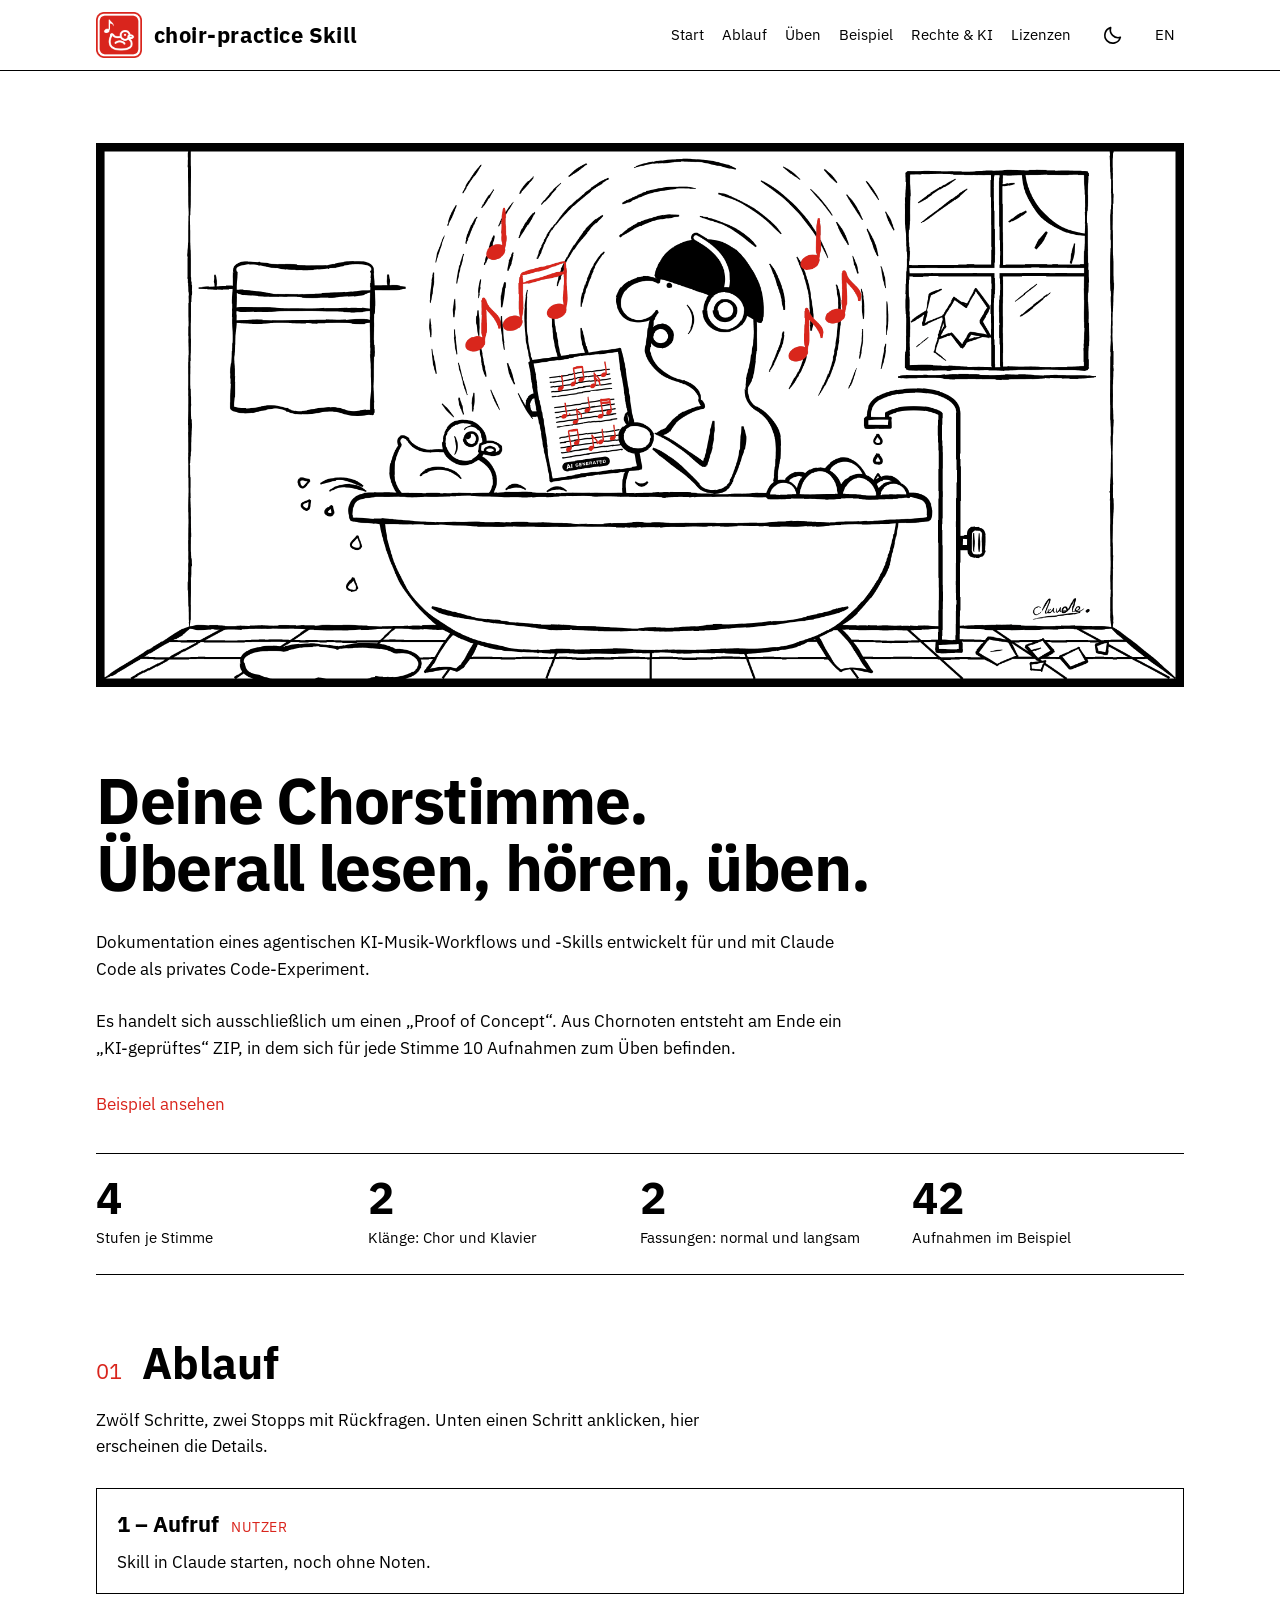
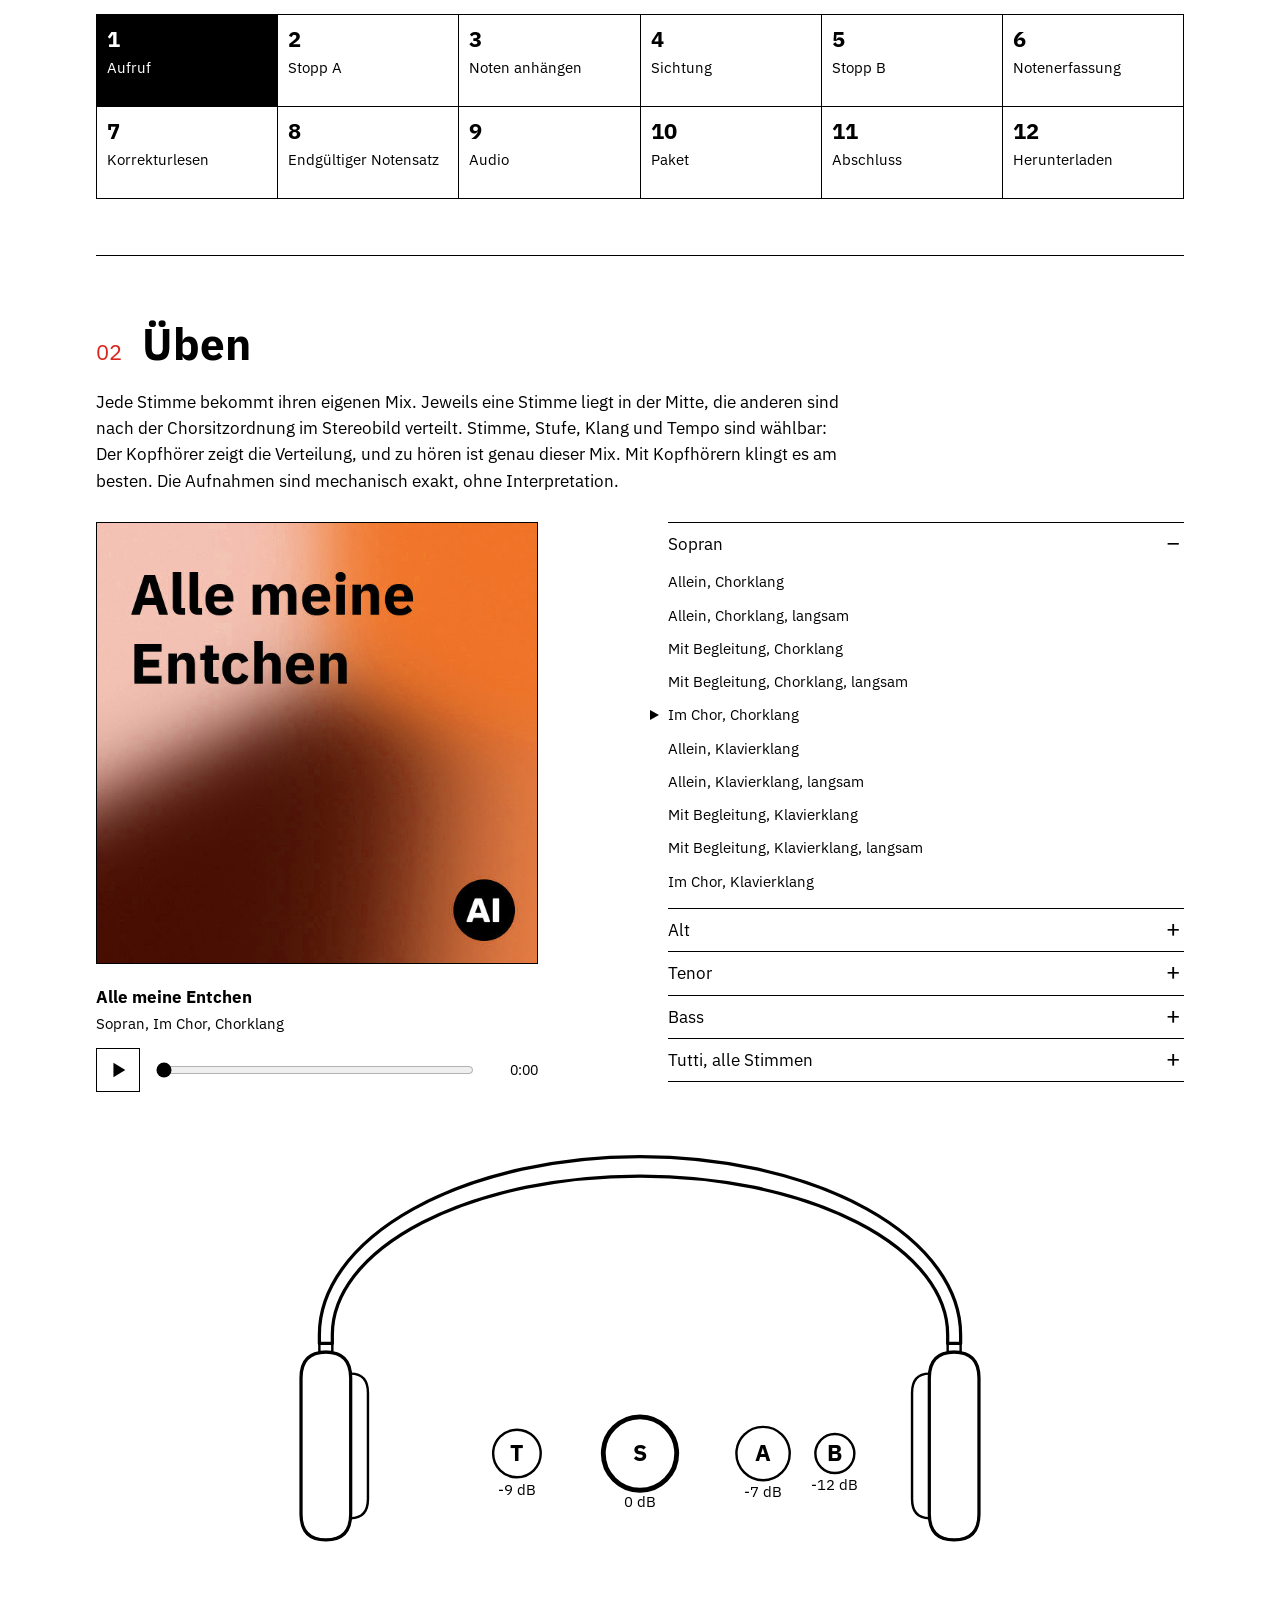
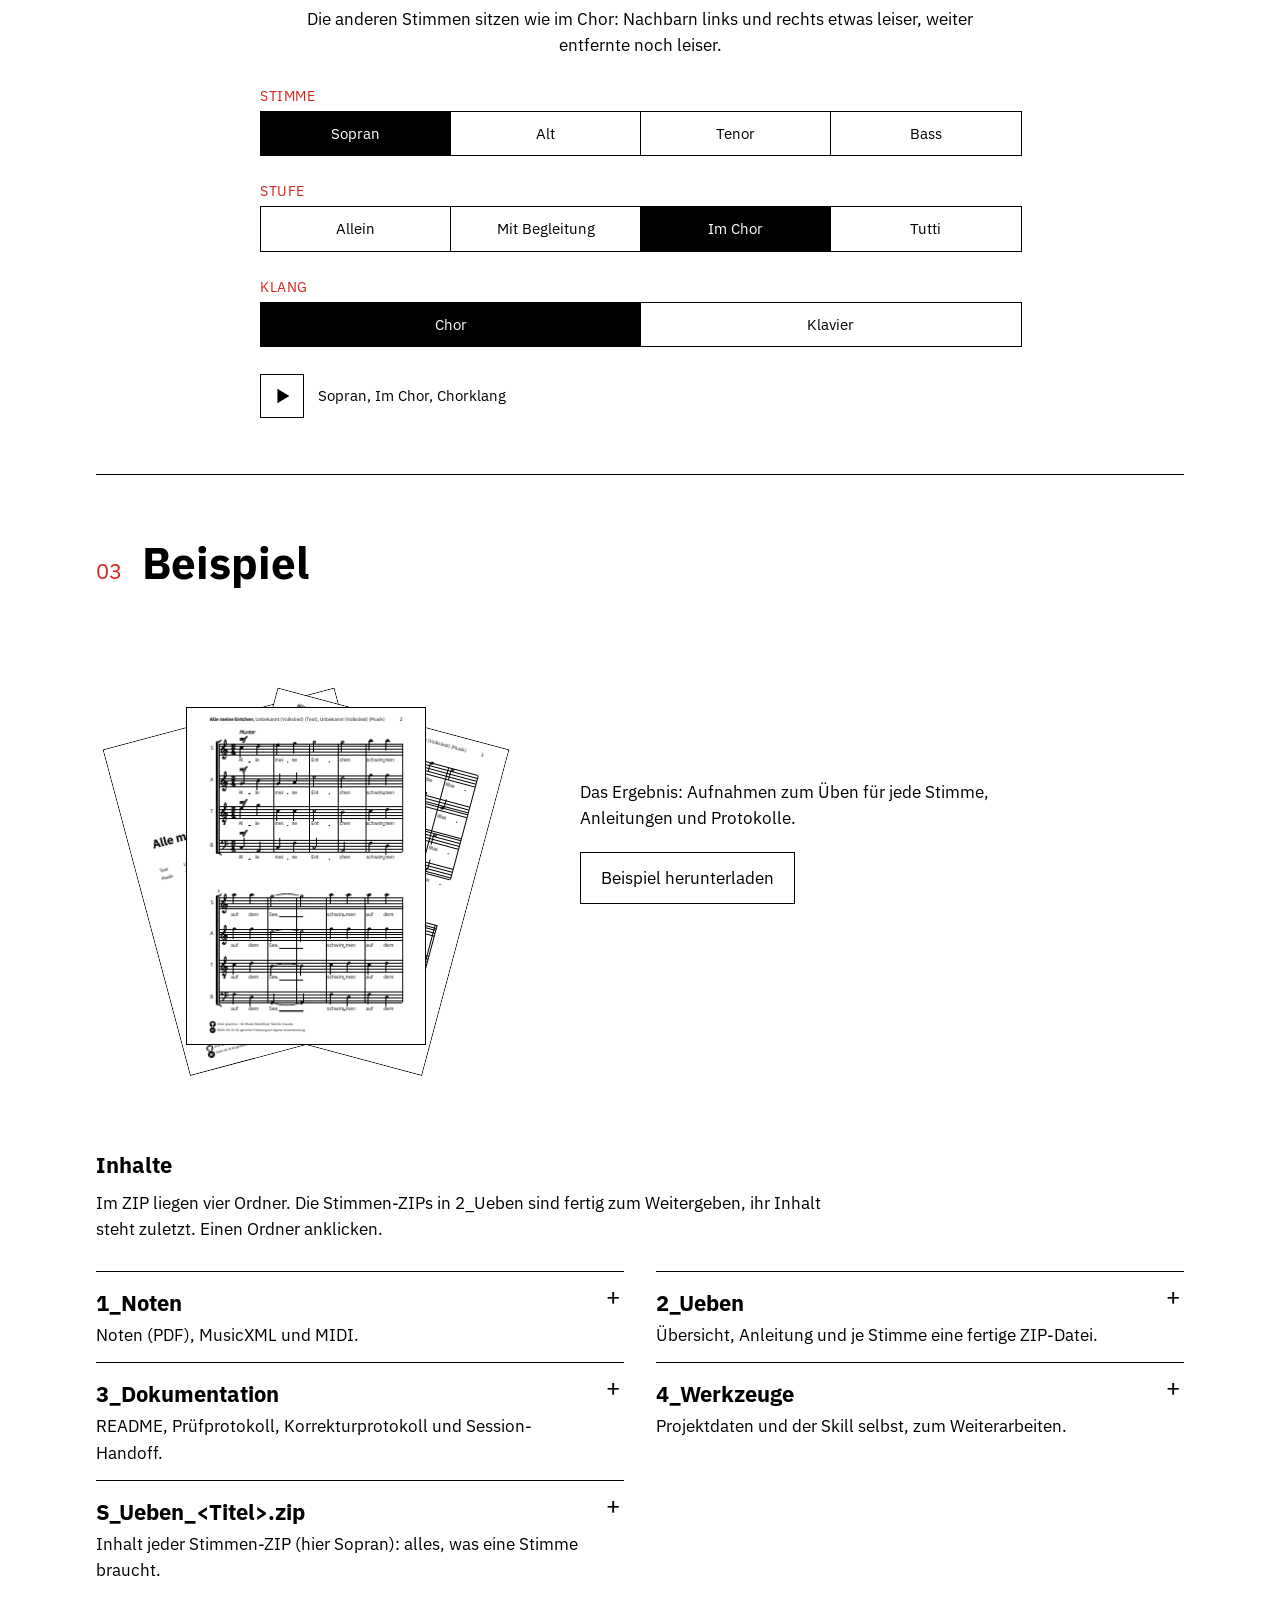
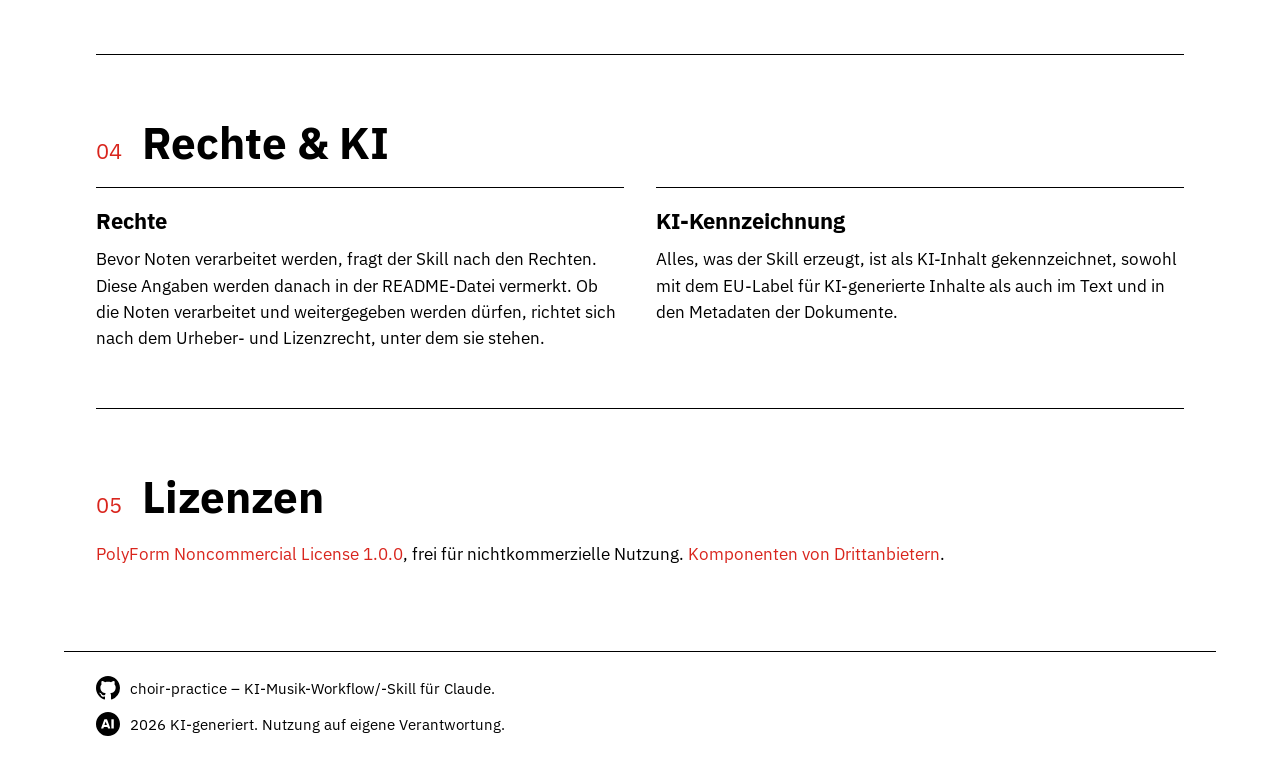
==== docs/index.html @ 9f6da8c7 "Titelblatt: Quelle nur nach Freigabe (show_source), Beispiel-Vorschauen ohne Quelle-Zeile" ====
<!doctype html>
<html lang="de">
<head>
<meta charset="utf-8">
<meta name="viewport" content="width=device-width, initial-scale=1">
<title>choir-practice Skill – Deine Chorstimme. Überall lesen, hören, üben.</title>
<meta name="description" content="Dokumentation eines agentischen KI-Musik-Workflows und -Skills entwickelt für und mit Claude Code als privates Code-Experiment. Es handelt sich ausschließlich um einen „Proof of Concept“. Aus Chornoten entsteht am Ende ein „KI-geprüftes“ ZIP, in dem sich für jede Stimme 10 Aufnahmen zum Üben befinden.">
<meta name="color-scheme" content="light dark">
<link rel="canonical" href="https://vbth.github.io/choir-practice/">
<link rel="alternate" hreflang="de" href="https://vbth.github.io/choir-practice/">
<link rel="alternate" hreflang="en" href="https://vbth.github.io/choir-practice/en/">
<link rel="alternate" hreflang="x-default" href="https://vbth.github.io/choir-practice/">
<meta property="og:type" content="website">
<meta property="og:site_name" content="choir-practice Skill">
<meta property="og:title" content="choir-practice Skill – Deine Chorstimme. Überall lesen, hören, üben.">
<meta property="og:description" content="Dokumentation eines agentischen KI-Musik-Workflows und -Skills entwickelt für und mit Claude Code als privates Code-Experiment. Es handelt sich ausschließlich um einen „Proof of Concept“. Aus Chornoten entsteht am Ende ein „KI-geprüftes“ ZIP, in dem sich für jede Stimme 10 Aufnahmen zum Üben befinden.">
<meta property="og:url" content="https://vbth.github.io/choir-practice/">
<meta property="og:locale" content="de_DE">
<meta property="og:locale:alternate" content="en_US">
<meta property="og:image" content="https://vbth.github.io/choir-practice/img/og.png?v=9e550c98">
<meta property="og:image:type" content="image/png">
<meta property="og:image:width" content="2400">
<meta property="og:image:height" content="1260">
<meta property="og:image:alt" content="Ein Mann mit Kopfhörern steht in einer alten Badewanne und singt vom Notenblatt, neben ihm schwimmt eine Quietscheente, rote Noten schweben im Raum">
<meta name="twitter:card" content="summary_large_image">
<meta name="twitter:title" content="choir-practice Skill – Deine Chorstimme. Überall lesen, hören, üben.">
<meta name="twitter:description" content="Dokumentation eines agentischen KI-Musik-Workflows und -Skills entwickelt für und mit Claude Code als privates Code-Experiment. Es handelt sich ausschließlich um einen „Proof of Concept“. Aus Chornoten entsteht am Ende ein „KI-geprüftes“ ZIP, in dem sich für jede Stimme 10 Aufnahmen zum Üben befinden.">
<meta name="twitter:image" content="https://vbth.github.io/choir-practice/img/og.png?v=9e550c98">
<meta name="twitter:image:alt" content="Ein Mann mit Kopfhörern steht in einer alten Badewanne und singt vom Notenblatt, neben ihm schwimmt eine Quietscheente, rote Noten schweben im Raum">
<link rel="icon" href="img/favicon.svg?v=3c3022a9" type="image/svg+xml">
<link rel="icon" href="favicon.ico" sizes="32x32">
<link rel="icon" href="img/favicon-192.png?v=1d99c184" sizes="192x192" type="image/png">
<link rel="apple-touch-icon" href="img/favicon-180.png?v=39877f5c">
<link rel="preload" href="img/header.png?v=75c1c652" as="image" type="image/png" media="(prefers-color-scheme: light)">
<link rel="preload" href="img/header-dark.png?v=e2381952" as="image" type="image/png" media="(prefers-color-scheme: dark)">
<script>try{var t=localStorage.getItem("theme");if(t==="light"||t==="dark")document.documentElement.setAttribute("data-theme",t)}catch(e){}</script>
<link rel="stylesheet" href="css/site.css?v=01ecebc1">
<script type="application/ld+json">
{
 "@context": "https://schema.org",
 "@type": "SoftwareApplication",
 "name": "choir-practice Skill",
 "description": "Dokumentation eines agentischen KI-Musik-Workflows und -Skills entwickelt für und mit Claude Code als privates Code-Experiment. Es handelt sich ausschließlich um einen „Proof of Concept“. Aus Chornoten entsteht am Ende ein „KI-geprüftes“ ZIP, in dem sich für jede Stimme 10 Aufnahmen zum Üben befinden.",
 "url": "https://vbth.github.io/choir-practice/",
 "inLanguage": "de",
 "softwareVersion": "1.0.0",
 "applicationCategory": "MultimediaApplication",
 "operatingSystem": "Claude (skill)",
 "image": {
  "@type": "ImageObject",
  "url": "https://vbth.github.io/choir-practice/img/og.png?v=9e550c98",
  "width": 2400,
  "height": 1260,
  "caption": "Ein Mann mit Kopfhörern steht in einer alten Badewanne und singt vom Notenblatt, neben ihm schwimmt eine Quietscheente, rote Noten schweben im Raum"
 },
 "license": "https://polyformproject.org/licenses/noncommercial/1.0.0",
 "codeRepository": "https://github.com/vbth/choir-practice",
 "author": {
  "@type": "Person",
  "name": "vbth",
  "url": "https://github.com/vbth"
 },
 "offers": {
  "@type": "Offer",
  "price": "0",
  "priceCurrency": "EUR"
 }
}
</script>
</head>
<body>
<a class="skip" href="#start">Zum Inhalt</a>
<header class="bar">
 <a class="brand" href="https://vbth.github.io/choir-practice/" aria-label="choir-practice Skill" target="_blank" rel="noopener noreferrer"><img src="img/logo.png?v=58f0d7f7" alt="" width="46" height="46"><span class="bt"><span class="bn">choir-practice</span> Skill</span></a>
 <button class="theme" type="button" aria-label="Zum dunklen Modus wechseln"><svg class="moon" viewBox="0 0 24 24" aria-hidden="true" focusable="false"><path d="M20 14.6A8.6 8.6 0 0 1 9.4 4 8.6 8.6 0 1 0 20 14.6z"/></svg><svg class="sun" viewBox="0 0 24 24" aria-hidden="true" focusable="false"><circle cx="12" cy="12" r="4"/><path d="M12 2.5v2.5M12 19v2.5M2.5 12H5M19 12h2.5M5.3 5.3l1.8 1.8M16.9 16.9l1.8 1.8M5.3 18.7l1.8-1.8M16.9 7.1l1.8-1.8"/></svg></button>
 <a class="lang" href="en/" hreflang="en" lang="en">EN</a>
 <button class="burger" type="button" aria-expanded="false" aria-controls="nav">Menü</button>
 <nav id="nav" aria-label="Menü"><ul><li><a href="#start">Start</a></li><li><a href="#ablauf">Ablauf</a></li><li><a href="#ueben">Üben</a></li><li><a href="#beispiel-zip">Beispiel</a></li><li><a href="#rechte-und-ki">Rechte &amp;&nbsp;KI</a></li><li><a href="#lizenz">Lizenzen</a></li><li class="navlang"><a href="en/" hreflang="en" lang="en">English</a></li></ul></nav>
</header>
<main>
<figure class="banner"><picture><source media="(prefers-color-scheme: dark)" srcset="img/header-dark.png?v=e2381952"><img src="img/header.png?v=75c1c652" alt="Ein Mann mit Kopfhörern steht in einer alten Badewanne und singt vom Notenblatt, neben ihm schwimmt eine Quietscheente, rote Noten schweben im Raum" width="1280" height="640" fetchpriority="high" decoding="async"></picture>
</figure>
<section id="start" class="hero">
 <h1>Deine&nbsp;Chorstimme.<br>Überall lesen, hören,&nbsp;üben.</h1>
 <p class="lead">Dokumentation eines agentischen KI-Musik-Workflows und -Skills entwickelt für und mit Claude Code als privates&nbsp;Code-Experiment.<br><br>Es handelt sich ausschließlich um einen „Proof of Concept“. Aus Chornoten entsteht am Ende ein „KI-⁠geprüftes“ ZIP, in dem sich für jede Stimme 10 Aufnahmen zum Üben&nbsp;befinden.</p>
 <p class="cta"><a href="#beispiel-zip">Beispiel&nbsp;ansehen</a></p>
 <dl class="facts"><div><dt>4</dt><dd>Stufen je&nbsp;Stimme</dd></div><div><dt>2</dt><dd>Klänge: Chor und&nbsp;Klavier</dd></div><div><dt>2</dt><dd>Fassungen: normal und&nbsp;langsam</dd></div><div><dt>42</dt><dd>Aufnahmen im&nbsp;Beispiel</dd></div></dl>
</section>
<section id="ablauf"><h2><span class="num">01</span>Ablauf</h2>
 <p class="intro">Zwölf Schritte, zwei Stopps mit Rückfragen. Unten einen Schritt anklicken, hier erscheinen die&nbsp;Details.</p>
 <div id="stepbox" class="panel" aria-live="polite"></div>
 <ol class="chain"><li><button type="button" data-step="0" aria-pressed="false"><span class="n">1</span><span class="s">Aufruf</span></button></li><li><button type="button" data-step="1" aria-pressed="false"><span class="n">2</span><span class="s">Stopp A</span></button></li><li><button type="button" data-step="2" aria-pressed="false"><span class="n">3</span><span class="s">Noten anhängen</span></button></li><li><button type="button" data-step="3" aria-pressed="false"><span class="n">4</span><span class="s">Sichtung</span></button></li><li><button type="button" data-step="4" aria-pressed="false"><span class="n">5</span><span class="s">Stopp B</span></button></li><li><button type="button" data-step="5" aria-pressed="false"><span class="n">6</span><span class="s">Notenerfassung</span></button></li><li><button type="button" data-step="6" aria-pressed="false"><span class="n">7</span><span class="s">Korrekturlesen</span></button></li><li><button type="button" data-step="7" aria-pressed="false"><span class="n">8</span><span class="s">Endgültiger Notensatz</span></button></li><li><button type="button" data-step="8" aria-pressed="false"><span class="n">9</span><span class="s">Audio</span></button></li><li><button type="button" data-step="9" aria-pressed="false"><span class="n">10</span><span class="s">Paket</span></button></li><li><button type="button" data-step="10" aria-pressed="false"><span class="n">11</span><span class="s">Abschluss</span></button></li><li><button type="button" data-step="11" aria-pressed="false"><span class="n">12</span><span class="s">Herunterladen</span></button></li></ol>
</section>
<section id="ueben"><h2><span class="num">02</span>Üben</h2>
 <p class="intro">Jede Stimme bekommt ihren eigenen Mix. Jeweils eine Stimme liegt in der Mitte, die anderen sind nach der Chorsitzordnung im Stereobild verteilt. Stimme, Stufe, Klang und Tempo sind wählbar: Der Kopfhörer zeigt die Verteilung, und zu hören ist genau dieser Mix. Mit Kopfhörern klingt es am besten. Die Aufnahmen sind mechanisch exakt, ohne&nbsp;Interpretation.</p>
 <div class="listen" id="player" data-audio="audio/" data-play="Wiedergabe" data-pause="Pause">
  <div class="pbox">
   <img class="art" src="img/cover-de.jpg?v=ccd32531" alt="Albumcover des Beispielpakets" width="600" height="600" loading="lazy">
   <div class="pl">
    <p class="pt">Alle meine&nbsp;Entchen</p><p class="ps" id="plname" aria-live="polite"></p>
    <div class="pc"><button type="button" class="pbtn" aria-label="Wiedergabe"><svg viewBox="0 0 24 24" width="22" height="22" aria-hidden="true"><path class="picon" d="M7 4l13 8-13 8z" fill="currentColor"/></svg></button>
     <input type="range" id="plseek" min="0" max="1000" value="0" aria-label="Position"><span id="pltime" class="mono">0:00</span></div>
   </div>
  </div>
  <div class="groups"><details data-voice="S"><summary>Sopran</summary><ul class="trk"><li><button type="button" data-voice="S" data-stage="solo" data-sound="choir" data-tempo="normal" aria-pressed="false">Allein, Chorklang</button></li><li><button type="button" data-voice="S" data-stage="solo" data-sound="choir" data-tempo="slow" aria-pressed="false">Allein, Chorklang, langsam</button></li><li><button type="button" data-voice="S" data-stage="accomp" data-sound="choir" data-tempo="normal" aria-pressed="false">Mit Begleitung, Chorklang</button></li><li><button type="button" data-voice="S" data-stage="accomp" data-sound="choir" data-tempo="slow" aria-pressed="false">Mit Begleitung, Chorklang, langsam</button></li><li><button type="button" data-voice="S" data-stage="choir" data-sound="choir" data-tempo="normal" aria-pressed="false">Im Chor, Chorklang</button></li><li><button type="button" data-voice="S" data-stage="solo" data-sound="piano" data-tempo="normal" aria-pressed="false">Allein, Klavierklang</button></li><li><button type="button" data-voice="S" data-stage="solo" data-sound="piano" data-tempo="slow" aria-pressed="false">Allein, Klavierklang, langsam</button></li><li><button type="button" data-voice="S" data-stage="accomp" data-sound="piano" data-tempo="normal" aria-pressed="false">Mit Begleitung, Klavierklang</button></li><li><button type="button" data-voice="S" data-stage="accomp" data-sound="piano" data-tempo="slow" aria-pressed="false">Mit Begleitung, Klavierklang, langsam</button></li><li><button type="button" data-voice="S" data-stage="choir" data-sound="piano" data-tempo="normal" aria-pressed="false">Im Chor, Klavierklang</button></li></ul></details><details data-voice="A"><summary>Alt</summary><ul class="trk"><li><button type="button" data-voice="A" data-stage="solo" data-sound="choir" data-tempo="normal" aria-pressed="false">Allein, Chorklang</button></li><li><button type="button" data-voice="A" data-stage="solo" data-sound="choir" data-tempo="slow" aria-pressed="false">Allein, Chorklang, langsam</button></li><li><button type="button" data-voice="A" data-stage="accomp" data-sound="choir" data-tempo="normal" aria-pressed="false">Mit Begleitung, Chorklang</button></li><li><button type="button" data-voice="A" data-stage="accomp" data-sound="choir" data-tempo="slow" aria-pressed="false">Mit Begleitung, Chorklang, langsam</button></li><li><button type="button" data-voice="A" data-stage="choir" data-sound="choir" data-tempo="normal" aria-pressed="false">Im Chor, Chorklang</button></li><li><button type="button" data-voice="A" data-stage="solo" data-sound="piano" data-tempo="normal" aria-pressed="false">Allein, Klavierklang</button></li><li><button type="button" data-voice="A" data-stage="solo" data-sound="piano" data-tempo="slow" aria-pressed="false">Allein, Klavierklang, langsam</button></li><li><button type="button" data-voice="A" data-stage="accomp" data-sound="piano" data-tempo="normal" aria-pressed="false">Mit Begleitung, Klavierklang</button></li><li><button type="button" data-voice="A" data-stage="accomp" data-sound="piano" data-tempo="slow" aria-pressed="false">Mit Begleitung, Klavierklang, langsam</button></li><li><button type="button" data-voice="A" data-stage="choir" data-sound="piano" data-tempo="normal" aria-pressed="false">Im Chor, Klavierklang</button></li></ul></details><details data-voice="T"><summary>Tenor</summary><ul class="trk"><li><button type="button" data-voice="T" data-stage="solo" data-sound="choir" data-tempo="normal" aria-pressed="false">Allein, Chorklang</button></li><li><button type="button" data-voice="T" data-stage="solo" data-sound="choir" data-tempo="slow" aria-pressed="false">Allein, Chorklang, langsam</button></li><li><button type="button" data-voice="T" data-stage="accomp" data-sound="choir" data-tempo="normal" aria-pressed="false">Mit Begleitung, Chorklang</button></li><li><button type="button" data-voice="T" data-stage="accomp" data-sound="choir" data-tempo="slow" aria-pressed="false">Mit Begleitung, Chorklang, langsam</button></li><li><button type="button" data-voice="T" data-stage="choir" data-sound="choir" data-tempo="normal" aria-pressed="false">Im Chor, Chorklang</button></li><li><button type="button" data-voice="T" data-stage="solo" data-sound="piano" data-tempo="normal" aria-pressed="false">Allein, Klavierklang</button></li><li><button type="button" data-voice="T" data-stage="solo" data-sound="piano" data-tempo="slow" aria-pressed="false">Allein, Klavierklang, langsam</button></li><li><button type="button" data-voice="T" data-stage="accomp" data-sound="piano" data-tempo="normal" aria-pressed="false">Mit Begleitung, Klavierklang</button></li><li><button type="button" data-voice="T" data-stage="accomp" data-sound="piano" data-tempo="slow" aria-pressed="false">Mit Begleitung, Klavierklang, langsam</button></li><li><button type="button" data-voice="T" data-stage="choir" data-sound="piano" data-tempo="normal" aria-pressed="false">Im Chor, Klavierklang</button></li></ul></details><details data-voice="B"><summary>Bass</summary><ul class="trk"><li><button type="button" data-voice="B" data-stage="solo" data-sound="choir" data-tempo="normal" aria-pressed="false">Allein, Chorklang</button></li><li><button type="button" data-voice="B" data-stage="solo" data-sound="choir" data-tempo="slow" aria-pressed="false">Allein, Chorklang, langsam</button></li><li><button type="button" data-voice="B" data-stage="accomp" data-sound="choir" data-tempo="normal" aria-pressed="false">Mit Begleitung, Chorklang</button></li><li><button type="button" data-voice="B" data-stage="accomp" data-sound="choir" data-tempo="slow" aria-pressed="false">Mit Begleitung, Chorklang, langsam</button></li><li><button type="button" data-voice="B" data-stage="choir" data-sound="choir" data-tempo="normal" aria-pressed="false">Im Chor, Chorklang</button></li><li><button type="button" data-voice="B" data-stage="solo" data-sound="piano" data-tempo="normal" aria-pressed="false">Allein, Klavierklang</button></li><li><button type="button" data-voice="B" data-stage="solo" data-sound="piano" data-tempo="slow" aria-pressed="false">Allein, Klavierklang, langsam</button></li><li><button type="button" data-voice="B" data-stage="accomp" data-sound="piano" data-tempo="normal" aria-pressed="false">Mit Begleitung, Klavierklang</button></li><li><button type="button" data-voice="B" data-stage="accomp" data-sound="piano" data-tempo="slow" aria-pressed="false">Mit Begleitung, Klavierklang, langsam</button></li><li><button type="button" data-voice="B" data-stage="choir" data-sound="piano" data-tempo="normal" aria-pressed="false">Im Chor, Klavierklang</button></li></ul></details><details data-tutti="1"><summary>Tutti, alle&nbsp;Stimmen</summary><ul class="trk"><li><button type="button" data-stage="tutti" data-sound="choir" data-tempo="normal" aria-pressed="false">Tutti, Chorklang</button></li><li><button type="button" data-stage="tutti" data-sound="piano" data-tempo="normal" aria-pressed="false">Tutti, Klavierklang</button></li></ul></details></div>
  <audio id="plaudio" preload="none"></audio>
 </div>
 <div class="mixer">
  <figure><svg id="hp" viewBox="-32 -53 704 419" role="img"></svg>
  <figcaption id="hpcap" aria-live="polite"></figcaption></figure>
  <div class="ctl"><span class="lbl" id="vlbl">Stimme</span><div class="seg" id="voices" role="group" aria-labelledby="vlbl"><button type="button" data-voice="S" aria-pressed="false">Sopran</button><button type="button" data-voice="A" aria-pressed="false">Alt</button><button type="button" data-voice="T" aria-pressed="false">Tenor</button><button type="button" data-voice="B" aria-pressed="false">Bass</button></div></div>
  <div class="ctl"><span class="lbl" id="slbl">Stufe</span><div class="seg" id="stages" role="group" aria-labelledby="slbl"><button type="button" data-stage="solo" aria-pressed="false">Allein</button><button type="button" data-stage="accomp" aria-pressed="false">Mit Begleitung</button><button type="button" data-stage="choir" aria-pressed="false">Im Chor</button><button type="button" data-stage="tutti" aria-pressed="false">Tutti</button></div></div>
  <div class="ctl2">
   <div class="ctl"><span class="lbl" id="klbl">Klang</span><div class="seg" id="sounds" role="group" aria-labelledby="klbl"><button type="button" data-sound="choir" aria-pressed="false">Chor</button><button type="button" data-sound="piano" aria-pressed="false">Klavier</button></div></div>
   <div class="ctl" id="tempoctl"><span class="lbl" id="tlbl">Tempo</span><div class="seg" id="tempos" role="group" aria-labelledby="tlbl"><button type="button" data-tempo="normal" aria-pressed="false">Normal</button><button type="button" data-tempo="slow" aria-pressed="false">Langsam</button></div></div>
  </div>
  <div class="nowplay"><button type="button" class="pbtn" aria-label="Wiedergabe"><svg viewBox="0 0 24 24" width="22" height="22" aria-hidden="true"><path class="picon" d="M7 4l13 8-13 8z" fill="currentColor"/></svg></button><p class="ps" id="hpname" aria-live="polite"></p></div>
 </div>
</section>
<section id="beispiel-zip"><h2><span class="num">03</span>Beispiel</h2>
 <div class="exrow">
  <figure class="fan"><div class="pages">
   <img class="p0" src="img/example-cover-de-480.png?v=81448ad1" srcset="img/example-cover-de-160.png?v=ea5ff62c 160w, img/example-cover-de-240.png?v=b7f65e70 240w, img/example-cover-de-320.png?v=ecd3084c 320w, img/example-cover-de-480.png?v=81448ad1 480w, img/example-cover-de-720.png?v=816ba33e 720w" sizes="(max-width:520px) 160px, 240px" alt="Deckblatt des Beispielpakets" width="240" height="339" loading="lazy">
   <img class="p2" src="img/example-page-2-de-480.png?v=61d2188a" srcset="img/example-page-2-de-160.png?v=d0b7aed9 160w, img/example-page-2-de-240.png?v=6a96ae77 240w, img/example-page-2-de-320.png?v=3e7f6c51 320w, img/example-page-2-de-480.png?v=61d2188a 480w, img/example-page-2-de-720.png?v=7e3202a7 720w" sizes="(max-width:520px) 160px, 240px" alt="Zweite Notenseite des Beispielpakets" width="240" height="339" loading="lazy">
   <img class="p1" src="img/example-page-1-de-480.png?v=feb95c63" srcset="img/example-page-1-de-160.png?v=a06a6aae 160w, img/example-page-1-de-240.png?v=1c35864e 240w, img/example-page-1-de-320.png?v=533181d0 320w, img/example-page-1-de-480.png?v=feb95c63 480w, img/example-page-1-de-720.png?v=a89f8b6a 720w" sizes="(max-width:520px) 160px, 240px" alt="Erste Notenseite des Beispielpakets" width="240" height="339" loading="lazy">
  </div></figure>
  <div class="dl"><p>Das Ergebnis: Aufnahmen zum Üben für jede Stimme, Anleitungen und&nbsp;Protokolle.</p><p class="dlb"><a href="https://github.com/vbth/choir-practice/releases/download/v1.0.0/Chor_Uebungen_Alle_meine_Entchen.zip" download target="_blank" rel="noopener noreferrer">Beispiel&nbsp;herunterladen</a></p></div>
 </div>
 <h3 class="sub">Inhalte</h3>
 <p class="intro">Im ZIP liegen vier Ordner. Die Stimmen-ZIPs in 2_Ueben sind fertig zum Weitergeben, ihr Inhalt steht zuletzt. Einen Ordner&nbsp;anklicken.</p>
 <div class="tree"><div class="folder"><button type="button" aria-expanded="false" aria-controls="f0"><span class="fn">1_Noten</span><span class="fd">Noten (PDF), MusicXML und MIDI.</span></button><ul id="f0" hidden><li class="mono" style="padding-left:10px">1_Noten_&lt;Titel&gt;_Scan.pdf</li><li class="mono" style="padding-left:10px">2_Noten_&lt;Titel&gt;.pdf</li><li class="mono" style="padding-left:10px">3_MusicXML_&lt;Titel&gt;_Chor.musicxml</li><li class="mono" style="padding-left:10px">4_MusicXML_&lt;Titel&gt;_Klavier.musicxml</li><li class="mono" style="padding-left:10px">5_MIDI_&lt;Titel&gt;/</li><li class="mono" style="padding-left:24px">S_MIDI_&lt;Titel&gt;/  (je Stimme: S, A, T,&nbsp;B)</li><li class="mono" style="padding-left:38px">1 bis 5_S_&lt;Titel&gt;_Chor_und_Klavier_*.mid  (zehn&nbsp;Dateien)</li><li class="mono" style="padding-left:24px">Tutti_MIDI_&lt;Titel&gt;/</li><li class="mono" style="padding-left:38px">&lt;Titel&gt;_Tutti_Chor.mid</li><li class="mono" style="padding-left:38px">&lt;Titel&gt;_Tutti_Klavier.mid</li></ul></div><div class="folder"><button type="button" aria-expanded="false" aria-controls="f1"><span class="fn">2_Ueben</span><span class="fd">Übersicht, Anleitung und je Stimme eine fertige ZIP-Datei.</span></button><ul id="f1" hidden><li class="mono" style="padding-left:10px">1_Uebersicht.pdf</li><li class="mono" style="padding-left:10px">2_Anleitung.pdf</li><li class="mono" style="padding-left:10px">S_Ueben_&lt;Titel&gt;.zip</li><li class="mono" style="padding-left:10px">A_Ueben_&lt;Titel&gt;.zip</li><li class="mono" style="padding-left:10px">T_Ueben_&lt;Titel&gt;.zip</li><li class="mono" style="padding-left:10px">B_Ueben_&lt;Titel&gt;.zip</li></ul></div><div class="folder"><button type="button" aria-expanded="false" aria-controls="f2"><span class="fn">3_Dokumentation</span><span class="fd">README, Prüfprotokoll, Korrekturprotokoll und Session-Handoff.</span></button><ul id="f2" hidden><li class="mono" style="padding-left:10px">1_README_&lt;Titel&gt;.md und&nbsp;.pdf</li><li class="mono" style="padding-left:10px">2_Pruefprotokoll_&lt;Titel&gt;.md und&nbsp;.pdf</li><li class="mono" style="padding-left:10px">3_Korrekturprotokoll_&lt;Titel&gt;.md und&nbsp;.pdf</li><li class="mono" style="padding-left:10px">4_Session_Handoff_&lt;Titel&gt;.md</li></ul></div><div class="folder"><button type="button" aria-expanded="false" aria-controls="f3"><span class="fn">4_Werkzeuge</span><span class="fd">Projektdaten und der Skill selbst, zum Weiterarbeiten.</span></button><ul id="f3" hidden><li class="mono" style="padding-left:10px">1_Projektdaten_&lt;Titel&gt;/</li><li class="mono" style="padding-left:24px">score.json</li><li class="mono" style="padding-left:24px">docs.json</li><li class="mono" style="padding-left:24px">layout.json</li><li class="mono" style="padding-left:24px">mixes.json</li><li class="mono" style="padding-left:10px">2_SKILL_choir_practice_v&lt;Version&gt;/</li><li class="mono" style="padding-left:24px">choir_practice.skill</li><li class="mono" style="padding-left:24px">README.md</li><li class="mono" style="padding-left:24px">session_handoff.md</li></ul></div><div class="folder"><button type="button" aria-expanded="false" aria-controls="f4"><span class="fn">S_Ueben_&lt;Titel&gt;.zip</span><span class="fd">Inhalt jeder Stimmen-ZIP (hier Sopran): alles, was eine Stimme braucht.</span></button><ul id="f4" hidden><li class="mono" style="padding-left:10px">1_S_Anleitung.pdf</li><li class="mono" style="padding-left:10px">2_S_Noten_&lt;Titel&gt;.pdf</li><li class="mono" style="padding-left:10px">3_S_Audio_Chorklang_&lt;Titel&gt;/</li><li class="mono" style="padding-left:24px">1 bis 6_S_&lt;Titel&gt;_Chor_*.mp3  (allein, mit Klavier, jeweils langsam und normal; eigene Stimme lauter; alle gleich&nbsp;laut)</li><li class="mono" style="padding-left:10px">4_S_Audio_Klavierklang_&lt;Titel&gt;/</li><li class="mono" style="padding-left:24px">1 bis 6_S_&lt;Titel&gt;_Klavier_*.mp3  (dieselben&nbsp;sechs)</li></ul></div></div>
</section>
<section id="rechte-und-ki"><h2><span class="num">04</span>Rechte &amp;&nbsp;KI</h2>
 <div class="cols"><article><h3>Rechte</h3><p>Bevor Noten verarbeitet werden, fragt der Skill nach den Rechten. Diese Angaben werden danach in der README-Datei vermerkt. Ob die Noten verarbeitet und weitergegeben werden dürfen, richtet sich nach dem Urheber- und Lizenzrecht, unter dem sie&nbsp;stehen.</p></article><article><h3>KI-Kennzeichnung</h3><p>Alles, was der Skill erzeugt, ist als KI-Inhalt gekennzeichnet, sowohl mit dem EU-Label für KI-generierte Inhalte als auch im Text und in den Metadaten der&nbsp;Dokumente.</p></article></div>
</section>
<section id="lizenz"><h2><span class="num">05</span>Lizenzen</h2>
 <p class="intro wide"><a href="https://github.com/vbth/choir-practice/blob/main/LICENSE.md" target="_blank" rel="noopener noreferrer">PolyForm Noncommercial License 1.0.0</a>, frei für nichtkommerzielle Nutzung. <a href="https://github.com/vbth/choir-practice/blob/main/choir-practice/THIRD_PARTY_NOTICES.md" target="_blank" rel="noopener noreferrer">Komponenten von&nbsp;Drittanbietern</a>.</p>
</section>
</main>
<footer><p class="fnote"><a class="fl" href="https://github.com/vbth/choir-practice" aria-label="GitHub-Repository vbth/choir-practice" target="_blank" rel="noopener noreferrer"><svg class="ghi" viewBox="0 0 16 16" width="22" height="22" aria-hidden="true" focusable="false"><path fill="currentColor" d="M8 0C3.58 0 0 3.58 0 8c0 3.54 2.29 6.53 5.47 7.59.4.07.55-.17.55-.38 0-.19-.01-.82-.01-1.49-2.01.37-2.53-.49-2.69-.94-.09-.23-.48-.94-.82-1.13-.28-.15-.68-.52-.01-.53.63-.01 1.08.58 1.23.82.72 1.21 1.87.87 2.33.66.07-.52.28-.87.51-1.07-1.78-.2-3.64-.89-3.64-3.95 0-.87.31-1.59.82-2.15-.08-.2-.36-1.02.08-2.12 0 0 .67-.21 2.2.82.64-.18 1.32-.27 2-.27.68 0 1.36.09 2 .27 1.53-1.04 2.2-.82 2.2-.82.44 1.1.16 1.92.08 2.12.51.56.82 1.27.82 2.15 0 3.07-1.87 3.75-3.65 3.95.29.25.54.73.54 1.48 0 1.07-.01 1.93-.01 2.2 0 .21.15.46.55.38A8.013 8.013 0 0016 8c0-4.42-3.58-8-8-8z"/></svg></a><span>choir-practice – KI-Musik-Workflow/-&#8288;Skill für&nbsp;Claude.</span></p><p class="fnote"><a class="fl" href="https://vbth.github.io/choir-practice/" aria-label="Startseite" target="_blank" rel="noopener noreferrer"><svg xmlns="http://www.w3.org/2000/svg" viewBox="89.29 100.72 365.48 365.48" role="img" class="ailabel" focusable="false"><title>AI</title><path fill="#000" fill-rule="evenodd" d="M272.03,100.72c100.92,0,182.74,81.82,182.74,182.75s-81.82,182.74-182.74,182.74-182.75-81.82-182.75-182.74,81.82-182.75,182.75-182.75"/>
  <g>
    <path fill="#fff" d="M170.79,353.74c-1.08,0-2.05-.43-2.92-1.31-.88-.87-1.31-1.84-1.31-2.92,0-.67.07-1.27.2-1.81l47.34-129.32c.4-1.48,1.24-2.79,2.52-3.93,1.27-1.14,3.05-1.71,5.34-1.71h29.81c2.28,0,4.06.57,5.34,1.71,1.27,1.14,2.11,2.45,2.52,3.93l47.14,129.32c.27.54.4,1.14.4,1.81,0,1.08-.44,2.05-1.31,2.92s-1.91,1.31-3.12,1.31h-24.78c-2.01,0-3.52-.5-4.53-1.51-1.01-1.01-1.65-1.91-1.91-2.72l-7.86-20.55h-53.78l-7.65,20.55c-.27.81-.88,1.71-1.81,2.72-.94,1.01-2.55,1.51-4.83,1.51h-24.78ZM218.13,299.96h37.47l-18.93-53.18-18.53,53.18Z"/>
    <path fill="#fff" d="M328.11,353.74c-1.48,0-2.69-.47-3.63-1.41-.94-.94-1.41-2.15-1.41-3.63v-130.93c0-1.48.47-2.68,1.41-3.63s2.15-1.41,3.63-1.41h26.99c1.48,0,2.68.47,3.63,1.41.94.94,1.41,2.15,1.41,3.63v130.93c0,1.48-.47,2.69-1.41,3.63-.94.94-2.15,1.41-3.63,1.41h-26.99Z"/>
  </g></svg>
</a><span>2026 KI-generiert. Nutzung auf eigene&nbsp;Verantwortung.</span></p></footer>
<script>window.PAGE={"lang": "de", "seat": ["S", "A", "T", "B"], "mix": {"solo": {"S": [["S", 0.0, 0, "own"]], "A": [["A", 0.0, 0, "own"]], "T": [["T", 0.0, 0, "own"]], "B": [["B", 0.0, 0, "own"]]}, "accomp": {"S": [["S", 0.0, 0, "own"], ["S", -0.5, -12, "acc"], ["A", -0.17, -12, "acc"], ["T", 0.17, -12, "acc"], ["B", 0.5, -12, "acc"]], "A": [["A", 0.0, 0, "own"], ["S", -0.45, -4, "own"], ["S", -0.5, -12, "acc"], ["A", -0.17, -12, "acc"], ["T", 0.17, -12, "acc"], ["B", 0.5, -12, "acc"]], "T": [["T", 0.0, 0, "own"], ["S", -0.45, -4, "own"], ["S", -0.5, -12, "acc"], ["A", -0.17, -12, "acc"], ["T", 0.17, -12, "acc"], ["B", 0.5, -12, "acc"]], "B": [["B", 0.0, 0, "own"], ["S", -0.45, -4, "own"], ["S", -0.5, -12, "acc"], ["A", -0.17, -12, "acc"], ["T", 0.17, -12, "acc"], ["B", 0.5, -12, "acc"]]}, "choir": {"S": [["S", 0.0, 0, "own"], ["A", 0.6, -7, "own"], ["T", -0.6, -9, "own"], ["B", 0.95, -12, "own"]], "A": [["A", 0.0, 0, "own"], ["S", -0.6, -7, "own"], ["T", 0.6, -7, "own"], ["B", 0.95, -12, "own"]], "T": [["T", 0.0, 0, "own"], ["S", -0.95, -12, "own"], ["A", -0.6, -7, "own"], ["B", 0.6, -7, "own"]], "B": [["B", 0.0, 0, "own"], ["S", -0.95, -12, "own"], ["A", 0.6, -9, "own"], ["T", -0.6, -7, "own"]]}, "tutti": {"S": [["S", -0.5, -3, "own"], ["A", -0.17, -3, "own"], ["T", 0.17, -3, "own"], ["B", 0.5, -3, "own"]], "A": [["S", -0.5, -3, "own"], ["A", -0.17, -3, "own"], ["T", 0.17, -3, "own"], ["B", 0.5, -3, "own"]], "T": [["S", -0.5, -3, "own"], ["A", -0.17, -3, "own"], ["T", 0.17, -3, "own"], ["B", 0.5, -3, "own"]], "B": [["S", -0.5, -3, "own"], ["A", -0.17, -3, "own"], ["T", 0.17, -3, "own"], ["B", 0.5, -3, "own"]]}}, "voices": {"S": "Sopran", "A": "Alt", "T": "Tenor", "B": "Bass"}, "stages": {"solo": "Allein", "accomp": "Mit Begleitung", "choir": "Im Chor", "tutti": "Tutti"}, "stage_txt": {"solo": "Nur die gewählte Stimme, in der Mitte.", "accomp": "Die gewählte Stimme, die Melodie leiser, dazu die Klavierbegleitung aller Stimmen.", "choir": "Die anderen Stimmen sitzen wie im Chor: Nachbarn links und rechts etwas leiser, weiter entfernte noch leiser.", "tutti": "Alle Stimmen gleich laut."}, "steps": [["Aufruf", "you", "Skill in Claude starten, noch ohne Noten.", ""], ["Stopp A", "both", "Angaben über die Rechte.", "Alles bereit?"], ["Noten anhängen", "you", "Als PDF oder Foto.", ""], ["Sichtung", "claude", "Claude liest die Seiten und prüft die Qualität.", "Alles verstanden?"], ["Stopp B", "you", "Titel, Stimmen und Tempo bestätigen.", ""], ["Notenerfassung", "claude", "Claude überträgt die Noten.", "Alle Takte und Stimmen erfasst?"], ["Korrekturlesen", "claude", "Claude vergleicht das Ergebnis zweimal mit der Vorlage: erst Töne, dann Text.", "Töne und Text wie in der Vorlage? Sonst zurück zu Schritt 6."], ["Endgültiger Notensatz", "claude", "Claude setzt die Noten sauber, mit Titelblatt.", "Gut lesbar?"], ["Audio", "claude", "Claude erzeugt für jede Stimme die Audio-Dateien zum Üben.", "Passt jede Stimme zu den Noten?"], ["Paket", "claude", "Claude schreibt die Anleitungen und packt alles zusammen.", "Alle Inhalte vorhanden?"], ["Abschluss", "both", "Claude macht Verbesserungsvorschläge. Die Entscheidung über die Umsetzung liegt beim Nutzer.", ""], ["Herunterladen", "you", "ZIP herunterladen und die Audiodateien der einzelnen Stimmen an den Chor weitergeben.", ""]], "who": {"you": "Nutzer", "claude": "Claude", "both": "Claude + Nutzer"}, "own": "Gesang", "acc": "Klavier", "gate": "Prüfung am Ende", "sound_names": {"choir": "Chorklang", "piano": "Klavierklang"}, "slow_name": "langsam", "slow": 0.75, "theme_to_dark": "Zum dunklen Modus wechseln", "theme_to_light": "Zum hellen Modus wechseln"};</script>
<script src="js/site.js?v=01ecebc1"></script>
</body>
</html>
---- docs/css/site.css ----
@font-face{font-family:"IBM Plex Sans";font-weight:400;font-style:normal;font-display:swap;src:url(../fonts/IBMPlexSans-Regular.woff2) format("woff2")}
@font-face{font-family:"IBM Plex Sans";font-weight:700;font-style:normal;font-display:swap;src:url(../fonts/IBMPlexSans-Bold.woff2) format("woff2")}
@font-face{font-family:"IBM Plex Sans Condensed";font-weight:400;font-style:normal;font-display:swap;src:url(../fonts/IBMPlexSansCondensed-Regular.woff2) format("woff2")}
:root{--bg:#fff;--fg:#000;--mute:#000;--link:#d9251d;--line:#000;--gut:32px;--max:1152px;--fs:17px;--fs-s:15px;--fs-m:22px;--edge:max(var(--gut),calc((100% - var(--max))/2 + var(--gut)))}
/* type scale: all running text 17 (lead, descriptions, notes too); one smaller size 15 for labels, captions, controls and the footer; one larger size 22 (h3, quote, folder names); h1, h2 and the key figures are display sizes. Bold only for headings (also the folder names), titles, numerals and the active menu item. No grey. */
@media (prefers-color-scheme:dark){:root:not([data-theme=light]){--bg:#000;--fg:#fff;--mute:#fff;--line:#fff}}
:root[data-theme=dark]{--bg:#000;--fg:#fff;--mute:#fff;--line:#fff;color-scheme:dark}:root[data-theme=light]{color-scheme:light}
*{box-sizing:border-box}
html{scroll-behavior:smooth}
p,li,figcaption{text-wrap:pretty}
body{margin:0;background:var(--bg);color:var(--fg);font:400 var(--fs)/1.55 "IBM Plex Sans",Helvetica,Arial,sans-serif;-webkit-text-size-adjust:100%}
a{color:var(--link);text-decoration:none}a:hover{color:var(--fg)}
.mono{font-family:"IBM Plex Sans Condensed","IBM Plex Sans",sans-serif}
.skip{position:absolute;left:-999px}.skip:focus{left:16px;top:8px;background:var(--bg);padding:8px;z-index:20}
:focus-visible{outline:2px solid var(--fg);outline-offset:3px}
.bar{position:relative;z-index:10;display:flex;align-items:center;gap:16px;padding:12px var(--edge);background:var(--bg);border-bottom:1.5px solid var(--line)}
.brand{display:flex;align-items:center;gap:12px;color:var(--fg);text-decoration:none;font-weight:700;font-size:var(--fs-m);letter-spacing:.02em}
.brand img{display:block;flex:none}.bn{white-space:nowrap}.bt{line-height:1.15}
.bar nav{margin-left:auto}.bar nav ul{display:flex;gap:0;list-style:none;margin:0;padding:0}
.bar nav a{display:block;padding:6px 9px;color:var(--fg);text-decoration:none;font-size:var(--fs-s);border-bottom:1.5px solid transparent}
.navlang{display:none}
.fl{display:flex;flex-wrap:wrap;align-items:center;gap:0}.fl a{display:flex;align-items:center;gap:8px;color:var(--fg);text-decoration:none}.fl .ghi{width:20px;height:20px}
.theme{order:98;display:flex;align-items:center;background:none;border:0;color:var(--fg);padding:6px;cursor:pointer;line-height:0}
.theme svg{width:22px;height:22px;fill:none;stroke:currentColor;stroke-width:1.8;stroke-linecap:round;stroke-linejoin:round}.theme .sun{display:none}.theme.is-dark .sun{display:block}.theme.is-dark .moon{display:none}
.lang{order:99;color:var(--fg);text-decoration:none;padding:6px 9px;font-size:var(--fs-s)}
.burger{display:none;margin-left:auto;background:none;color:var(--fg);border:1.5px solid var(--line);padding:6px 12px;font:inherit;font-size:var(--fs-s)}
main{max-width:var(--max);margin:0 auto;padding:0 var(--gut)}
section{padding:64px 0 56px;border-top:1.5px solid var(--line)}
section.hero{border-top:0;padding-top:72px;padding-bottom:24px}
h1{font-size:clamp(34px,5.2vw,64px);line-height:1.05;letter-spacing:-.02em;margin:8px 0 28px;font-weight:700;text-wrap:balance}
h2{font-size:clamp(28px,4vw,44px);line-height:1.1;margin:0 0 20px;font-weight:700;display:flex;gap:20px;align-items:baseline}
h2 .num{font-weight:400;font-size:.5em;color:var(--link);min-width:2ch}
h3{margin:0 0 8px;font-size:var(--fs-m)}
.lead{margin:0 0 30px}
.input{margin:0 0 24px;color:var(--mute)}
.intro{max-width:44em;margin:0 0 28px}.intro.wide{max-width:none}
.cta{display:flex;flex-wrap:wrap;gap:12px 28px;margin:0 0 36px}
.facts{display:grid;grid-template-columns:repeat(4,1fr);gap:0;margin:0;border-top:1.5px solid var(--line)}
.facts div{padding:22px 12px 0 0}.facts dt{font-size:clamp(28px,4vw,44px);font-weight:700;line-height:1}.facts dd{margin:6px 0 0;color:var(--mute);font-size:var(--fs-s)}
.aitag{display:flex;align-items:center;gap:10px;margin:0}
.ailabel{height:1.6em;width:auto;flex:none}
@media (prefers-color-scheme:dark){:root:not([data-theme=light]) .ailabel{filter:invert(1)}}
:root[data-theme=dark] .ailabel{filter:invert(1)}
.tree{display:grid;grid-template-columns:repeat(2,1fr);gap:0 32px}
.folder{border-top:1.5px solid var(--line)}
.folder button{all:unset;box-sizing:border-box;display:block;width:100%;padding:14px 28px 14px 0;cursor:pointer;position:relative}
.folder button:focus-visible{outline:2px solid var(--fg);outline-offset:2px}
.folder button::after{content:"+";position:absolute;right:4px;top:12px;font-size:24px;line-height:1}
.folder button[aria-expanded=true]::after{content:"\2212"}
.folder .fn{display:block;font-weight:700;font-size:var(--fs-m)}.folder .fd{display:block;color:var(--mute);margin-top:2px}
.folder ul{list-style:none;margin:0 0 14px;padding:0 0 0 18px;border-left:1.5px solid var(--line)}.folder li{padding:2px 0;overflow-wrap:anywhere}.folder{min-width:0}.folder li{padding:2px 0 2px 10px}
.note{color:var(--mute);font-size:var(--fs-s);max-width:44em;margin:20px 0 0}
ul.note{padding-left:18px}
.chain{list-style:none;margin:0;padding:0;display:grid;grid-template-columns:repeat(6,1fr);gap:0;border-top:1.5px solid var(--line);border-left:1.5px solid var(--line)}
.chain button{all:unset;box-sizing:border-box;display:flex;flex-direction:column;gap:6px;width:100%;height:100%;min-height:92px;padding:10px;cursor:pointer;border-right:1.5px solid var(--line);border-bottom:1.5px solid var(--line);font-size:var(--fs-s);line-height:1.25}
.chain .n{font-size:var(--fs-m);font-weight:700}
.chain button[aria-pressed=true]{background:var(--fg);color:var(--bg)}
.chain button:focus-visible{outline:2px solid var(--fg);outline-offset:-4px}
.panel{margin:0 0 20px;border:1.5px solid var(--line);padding:18px 20px;min-height:96px}
.panel h3{display:flex;gap:12px;align-items:baseline}.panel .gate{margin:10px 0 0;color:var(--mute)}.panel .who{font-weight:400;font-size:var(--fs-s);color:var(--link);letter-spacing:.04em;text-transform:uppercase;font-family:"IBM Plex Sans Condensed",sans-serif}
.panel p{margin:0}
.banner{margin:72px 0 0}.banner img{display:block;width:100%;height:auto}
.exrow{display:grid;grid-template-columns:minmax(0,420px) minmax(0,1fr);gap:32px 64px;align-items:center;margin:0 0 72px}
h3.sub{margin:0 0 8px;font-size:var(--fs-m)}
.dl p{margin:0 0 20px;max-width:30em}.dl .dlb{margin:0}.steps+.dlb{margin:24px 0 16px}.dlb a{display:inline-block;border:1.5px solid var(--line);padding:12px 20px;font-weight:400;color:var(--fg);text-decoration:none}.dlb a:hover,.dlb a:focus-visible{background:var(--fg);color:var(--bg)}
.fan{margin:80px 0 0}.fan{--pw:240px}.fan .pages{position:relative;height:calc(var(--pw)*1.62)}.fan img{position:absolute;bottom:calc(var(--pw)*.13);left:50%;width:var(--pw);height:auto;background:#fff;border:1.5px solid var(--line);transform-origin:50% 100%}
.fan .p0{transform:translateX(-50%) rotate(-15deg)}.fan .p1{transform:translateX(-50%) rotate(0)}.fan .p2{transform:translateX(-50%) rotate(15deg)}

@media (max-width:900px){.exrow{grid-template-columns:1fr}.fan{max-width:420px}}
@media (max-width:520px){.fan{--pw:160px}}
.mixer{display:grid;gap:28px;max-width:760px;margin:56px auto 0}
.ctl2{display:flex;flex-wrap:wrap;gap:16px 32px}.ctl2 .ctl{flex:1 1 14em}.ctl2 .ctl[hidden]{display:none}
.ctl{display:flex;flex-direction:column;gap:6px;align-items:stretch}.lbl{font:400 var(--fs-s)/1.2 "IBM Plex Sans Condensed",sans-serif;color:var(--link);letter-spacing:.04em;text-transform:uppercase}
.seg{display:flex;flex-wrap:wrap}.seg button{flex:1 1 0;min-width:max-content;font:inherit;font-size:var(--fs-s);background:var(--bg);color:var(--fg);border:1.5px solid var(--line);margin:0 -1.5px -1.5px 0;padding:10px 16px;cursor:pointer}
.seg button:focus-visible{outline:2px solid var(--fg);outline-offset:-5px;position:relative}
.seg button[aria-pressed=true]{background:var(--fg);color:var(--bg)}
.mixer figure{margin:0}
.listen{display:grid;grid-template-columns:minmax(0,1fr) minmax(0,1fr);gap:24px 56px;align-items:start}
.pbox{display:grid;grid-template-columns:1fr;gap:20px;align-items:start;justify-self:start;width:100%;max-width:26em}
.listen .art{width:100%;height:auto;display:block;border:1.5px solid var(--line)}
.pt{margin:0;font-weight:700}.ps{margin:2px 0 12px;color:var(--mute);font-size:var(--fs-s);min-height:1.55em}
.pc{display:flex;align-items:center;gap:14px}
.pbtn{flex:none;width:44px;height:44px;border:1.5px solid var(--line);background:var(--bg);color:var(--fg);display:grid;place-items:center;cursor:pointer;padding:0}
.pbtn:focus-visible,#plseek:focus-visible,.groups summary:focus-visible,.trk button:focus-visible{outline:2px solid var(--fg);outline-offset:2px}
#plseek{flex:1;min-width:0;accent-color:var(--fg);height:24px;cursor:pointer}
#pltime{flex:none;font-size:var(--fs-s);min-width:3.2em;text-align:right}
.nowplay{display:flex;align-items:center;gap:14px}.nowplay .ps{margin:0}
.groups details{border-top:1.5px solid var(--line)}.groups details:last-child{border-bottom:1.5px solid var(--line)}
.groups summary{list-style:none;cursor:pointer;padding:8px 28px 8px 0;position:relative}.groups summary::-webkit-details-marker{display:none}
.groups summary::after{content:"+";position:absolute;right:4px;top:4px;font-size:24px;line-height:1.3}.groups details[open] summary::after{content:"\2212"}
.trk{list-style:none;margin:0 0 10px;padding:0}
.trk button{all:unset;box-sizing:border-box;display:block;position:relative;width:100%;padding:5px 0;font-size:var(--fs-s);cursor:pointer}
.trk button[aria-pressed=true]::before{content:"";position:absolute;left:-18px;top:50%;transform:translateY(-50%);width:0;height:0;border-style:solid;border-width:5px 0 5px 9px;border-color:transparent transparent transparent var(--fg)}
@media (max-width:900px){.listen{grid-template-columns:1fr}}
#hp{width:100%;height:auto;display:block;max-width:760px;color:var(--fg)}
#hp text{font-family:"IBM Plex Sans",sans-serif;fill:currentColor}
.mixer figcaption{max-width:44em;margin:6px auto 0;text-align:center}
#hp .wave{opacity:0}#hp.playing .wave{animation:wave 1.4s ease-out infinite}
@keyframes wave{0%{opacity:0}25%{opacity:1}100%{opacity:0}}
#hp.live.playing .wave{animation:none}   /* opacity then comes from the script (level of the recording) */
@media (prefers-reduced-motion:reduce){#hp.playing .wave{animation:none;opacity:1}}
.cols{display:grid;grid-template-columns:repeat(2,1fr);gap:0 32px}.cols article{border-top:1.5px solid var(--line);padding-top:16px}
.cols p{margin:0}
.steps{padding-left:1.4em;max-width:44em}.steps li{margin:0 0 10px}
footer .fnote{flex:0 0 100%;margin:0;display:flex;align-items:center;gap:10px}footer .fnote .fl{flex:none;display:flex;align-items:center;justify-content:center;width:1.6em;height:1.6em;color:var(--fg);text-decoration:none}footer .fnote .ghi{width:1.6em;height:1.6em}footer .fnote .ailabel{height:1.6em;width:1.6em}
footer{max-width:var(--max);margin:0 auto;padding:24px var(--gut) 48px;border-top:1.5px solid var(--line);display:flex;flex-wrap:wrap;gap:12px 32px;align-items:center;justify-content:space-between;font-size:var(--fs-s)}
@media (max-width:900px){.chain{grid-template-columns:repeat(3,1fr)}.cols{grid-template-columns:1fr;row-gap:16px}.tree{grid-template-columns:1fr}}
@media (max-width:760px){
 .facts{grid-template-columns:repeat(2,1fr)}section{padding:48px 0 40px}h2{gap:12px}
 /* same visible gap above the headline as between menu and header image (72 px; the headline box starts 13 px above its first ink) */
 section.hero{padding-top:59px}
}
@media (max-width:899px){
 .theme{margin-left:auto}.burger{display:block;order:100;margin-left:0}.bar>.lang{display:none}.navlang{display:block;border-top:1.5px solid var(--line);margin-top:4px}
 .bar nav{display:none;position:absolute;left:0;right:0;top:100%;background:var(--bg);border-bottom:1.5px solid var(--line);margin:0}
 .bar.open nav{display:block}.bar nav ul{flex-direction:column;gap:0;padding:8px var(--gut)}.bar nav a{padding:12px 0}
}
@media (max-width:420px){.chain{grid-template-columns:repeat(2,1fr)}}
@media (max-width:520px){.bar{gap:12px}.brand{font-size:var(--fs);gap:10px}.brand img{width:36px;height:36px}}
@media (prefers-reduced-motion:reduce){html{scroll-behavior:auto}}
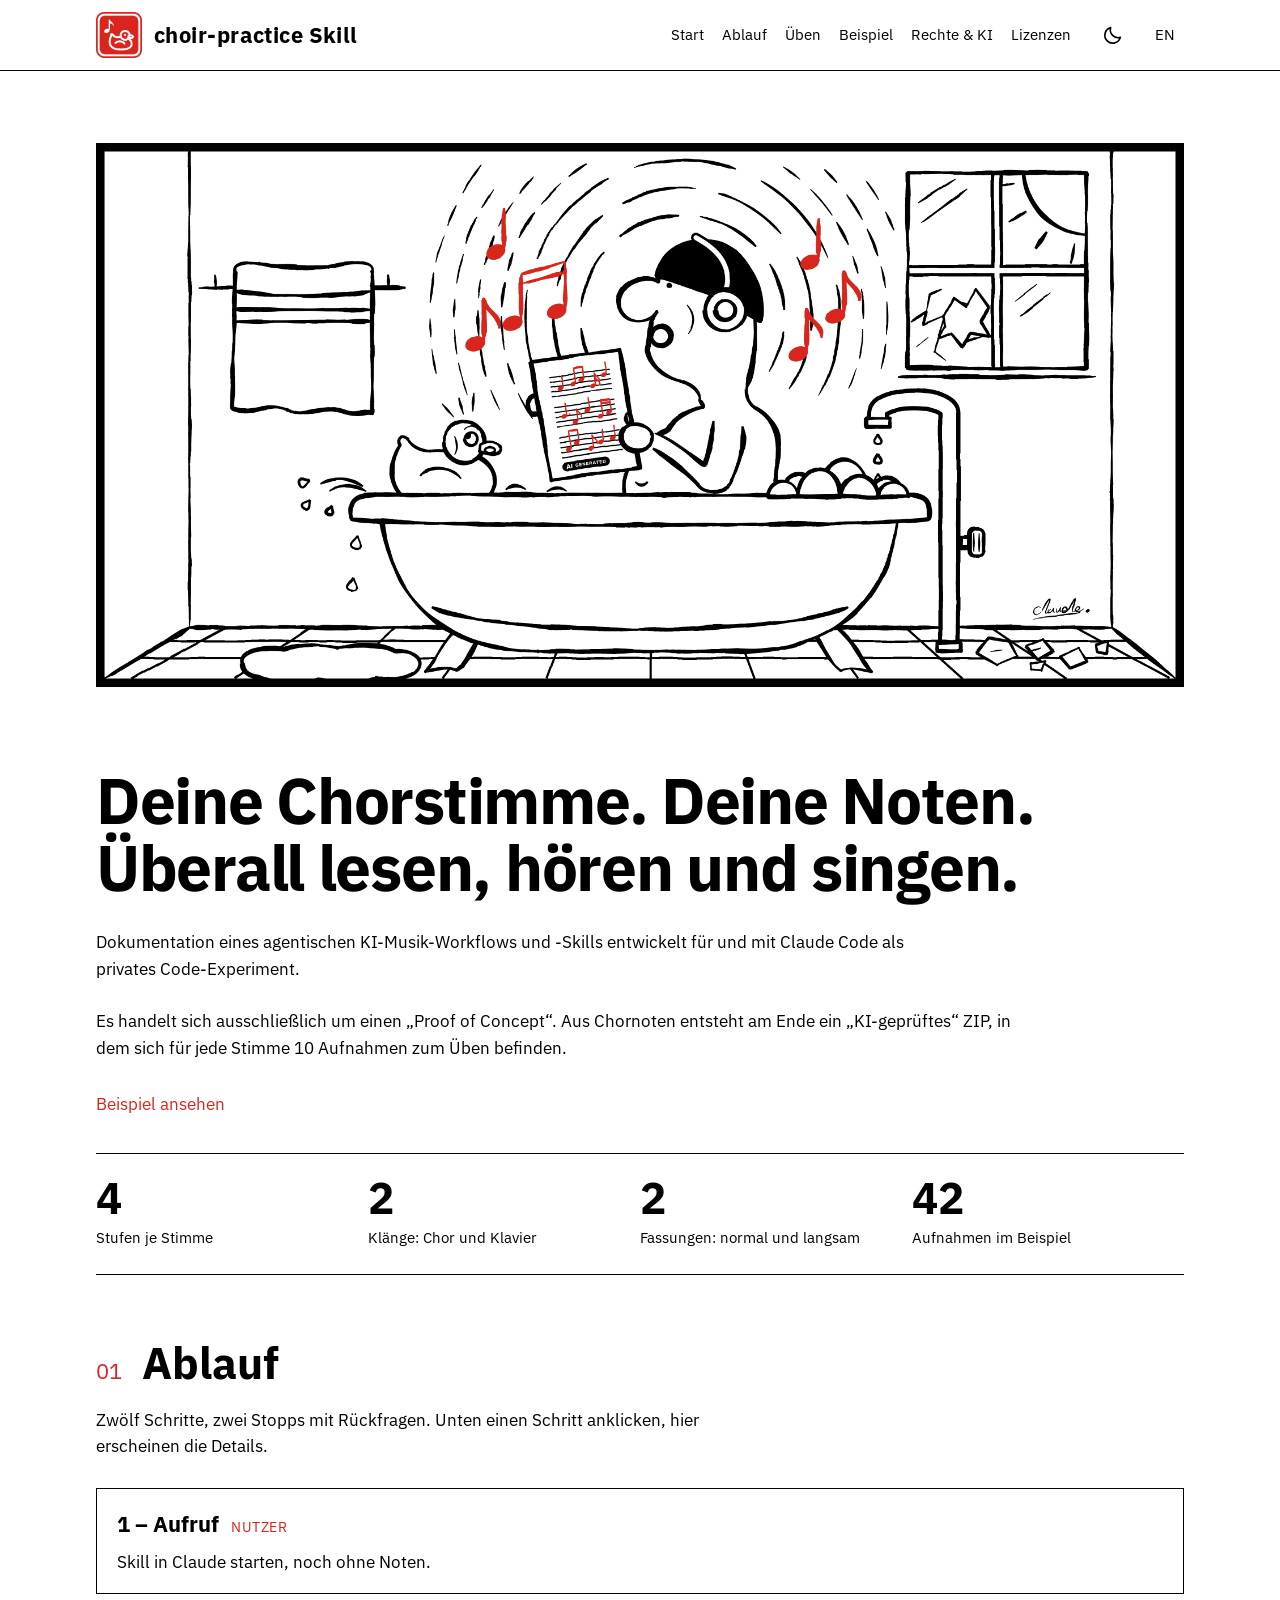
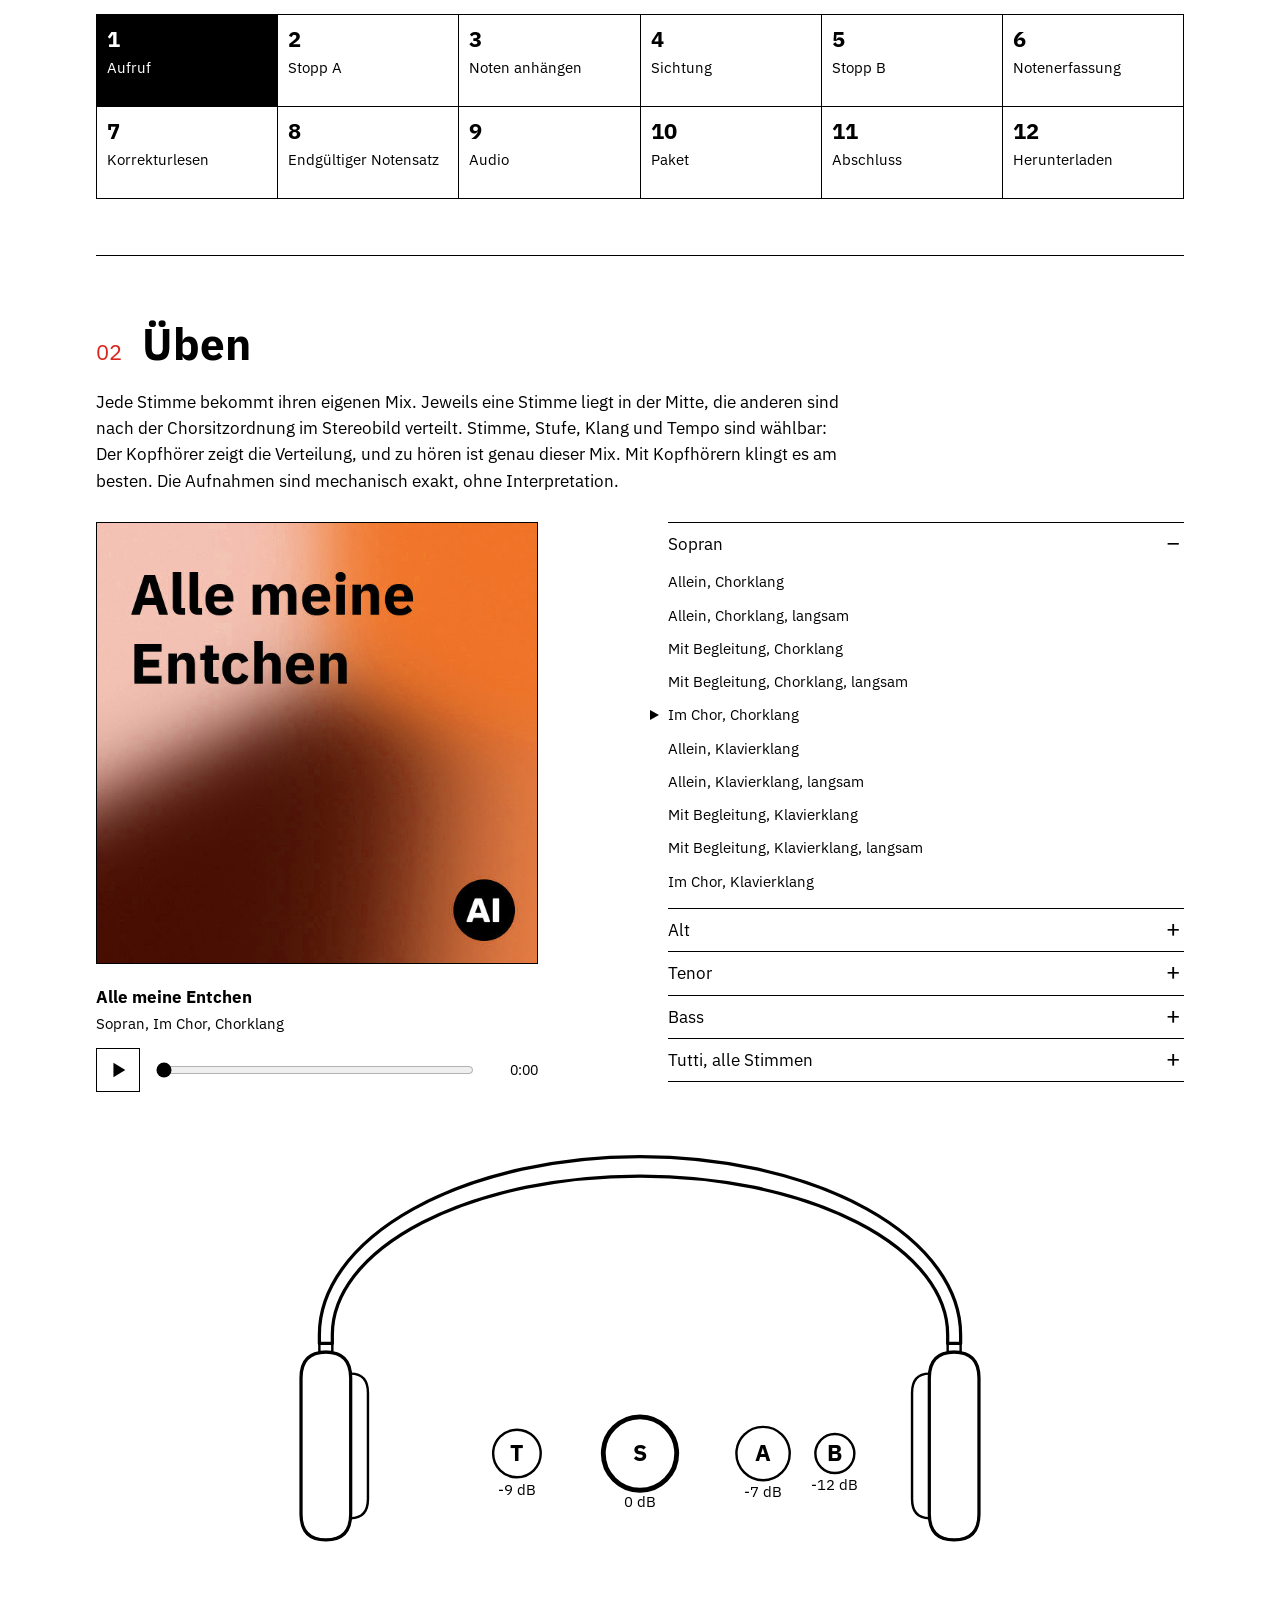
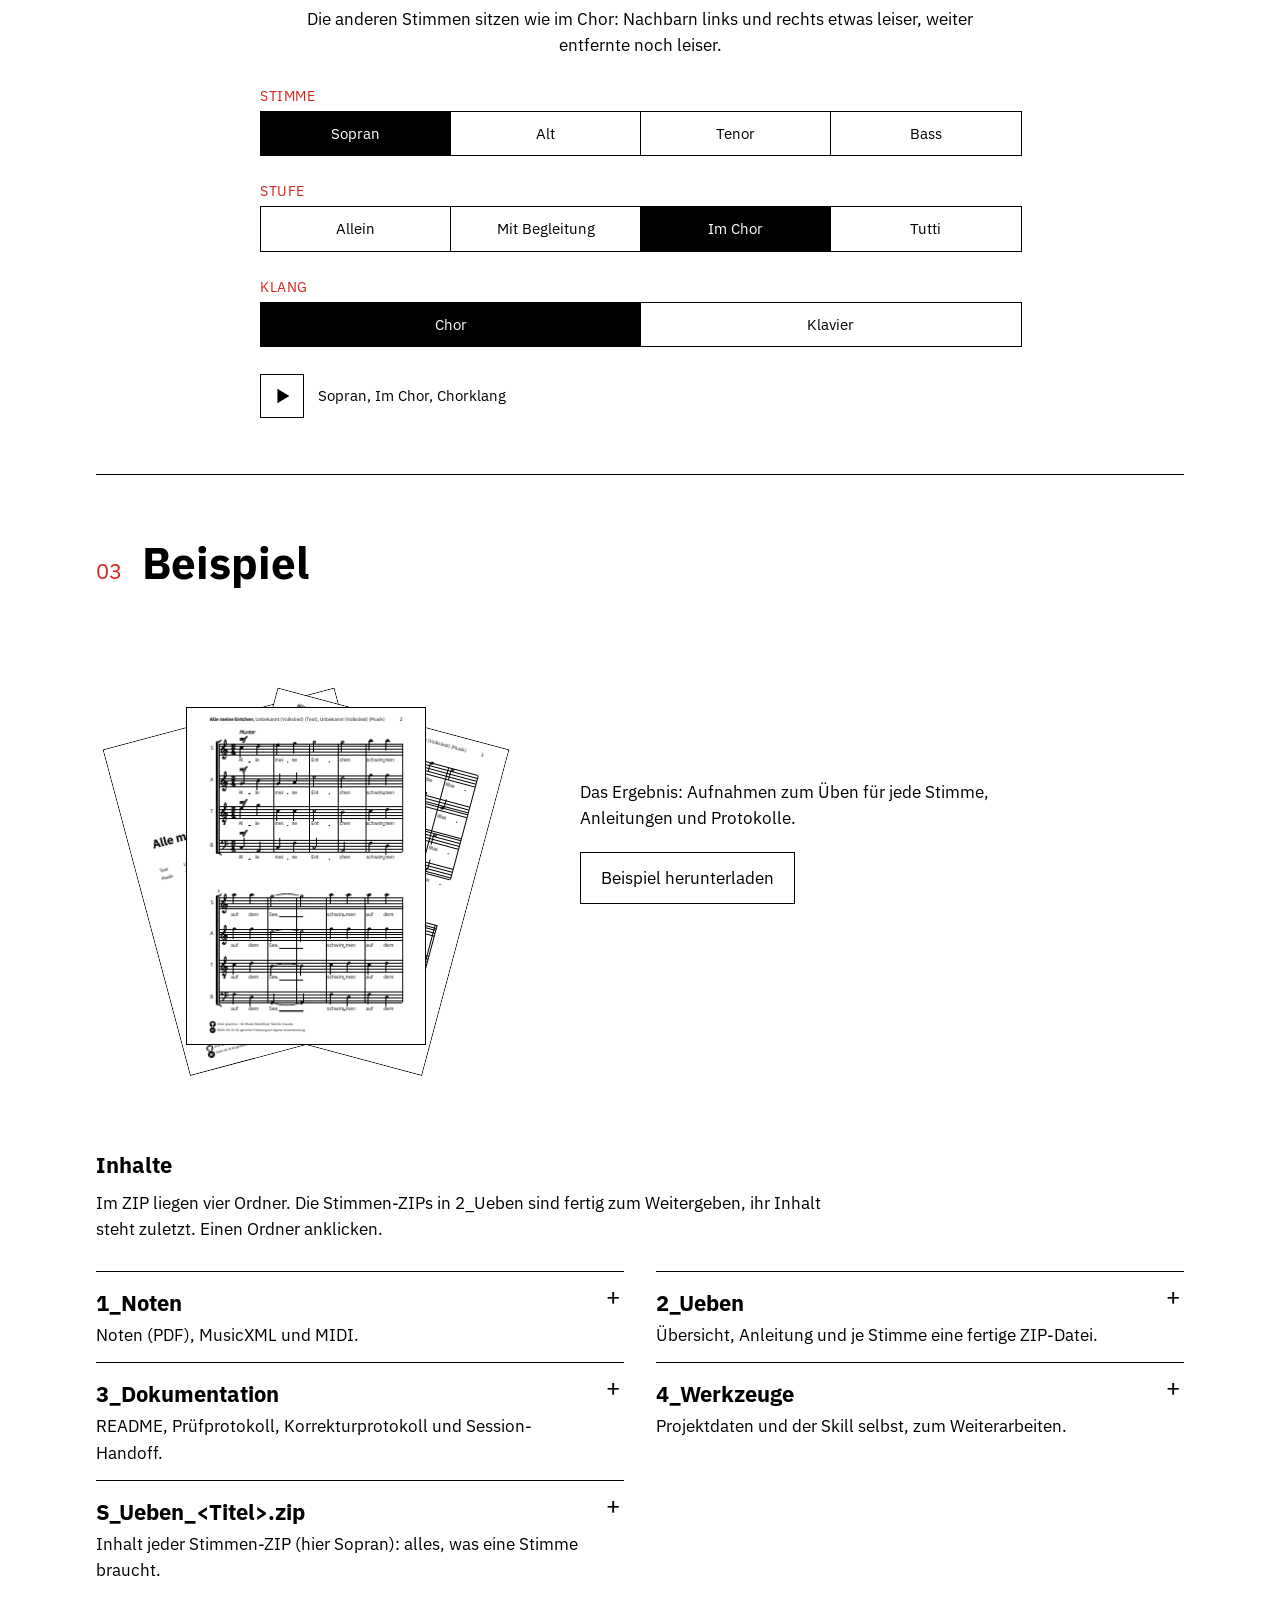
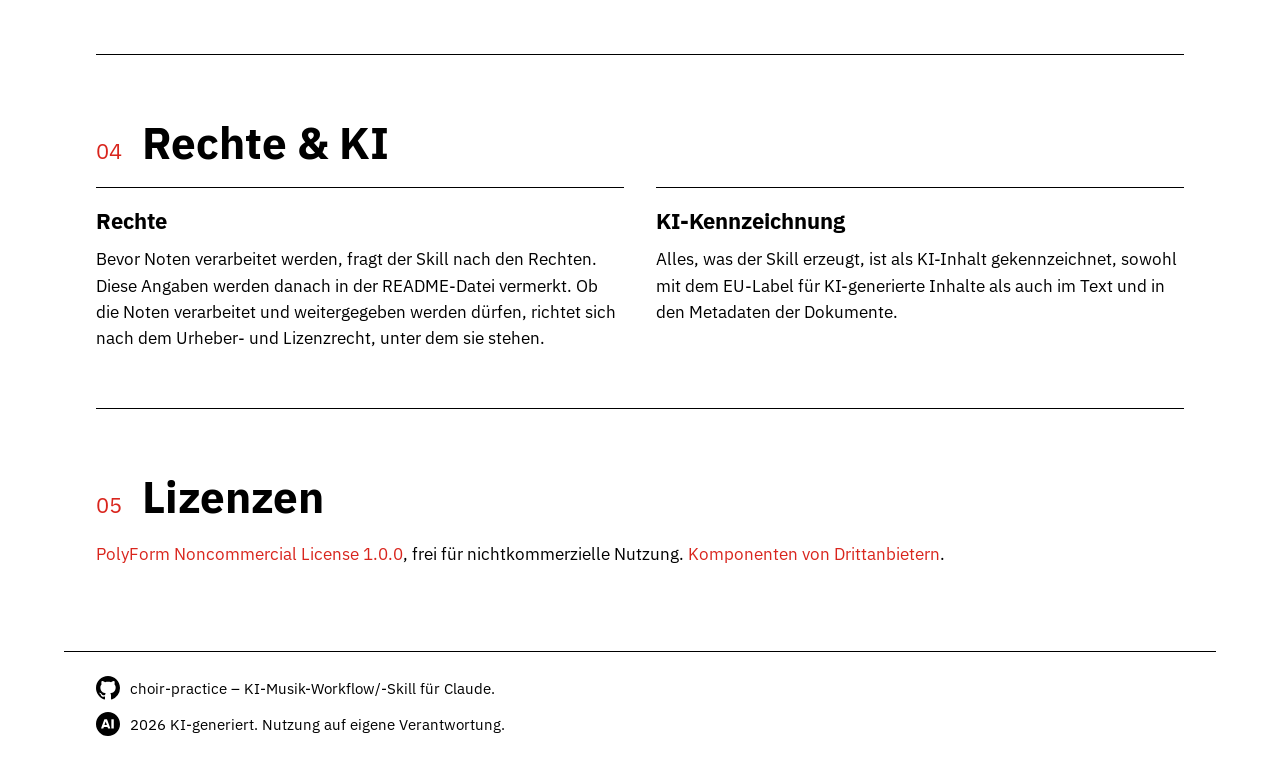
==== commit 957420ad: "Neue Überschrift: Deine Chorstimme. Deine Noten. Überall lesen, hören und singen. Website (H1, Seite" ====
--- a/docs/index.html
+++ b/docs/index.html
@@ -3,7 +3,7 @@
 <head>
 <meta charset="utf-8">
 <meta name="viewport" content="width=device-width, initial-scale=1">
-<title>choir-practice Skill – Deine Chorstimme. Überall lesen, hören, üben.</title>
+<title>choir-practice Skill – Deine Chorstimme. Deine Noten. Überall lesen, hören und singen.</title>
 <meta name="description" content="Dokumentation eines agentischen KI-Musik-Workflows und -Skills entwickelt für und mit Claude Code als privates Code-Experiment. Es handelt sich ausschließlich um einen „Proof of Concept“. Aus Chornoten entsteht am Ende ein „KI-geprüftes“ ZIP, in dem sich für jede Stimme 10 Aufnahmen zum Üben befinden.">
 <meta name="color-scheme" content="light dark">
 <link rel="canonical" href="https://vbth.github.io/choir-practice/">
@@ -12,7 +12,7 @@
 <link rel="alternate" hreflang="x-default" href="https://vbth.github.io/choir-practice/">
 <meta property="og:type" content="website">
 <meta property="og:site_name" content="choir-practice Skill">
-<meta property="og:title" content="choir-practice Skill – Deine Chorstimme. Überall lesen, hören, üben.">
+<meta property="og:title" content="choir-practice Skill – Deine Chorstimme. Deine Noten. Überall lesen, hören und singen.">
 <meta property="og:description" content="Dokumentation eines agentischen KI-Musik-Workflows und -Skills entwickelt für und mit Claude Code als privates Code-Experiment. Es handelt sich ausschließlich um einen „Proof of Concept“. Aus Chornoten entsteht am Ende ein „KI-geprüftes“ ZIP, in dem sich für jede Stimme 10 Aufnahmen zum Üben befinden.">
 <meta property="og:url" content="https://vbth.github.io/choir-practice/">
 <meta property="og:locale" content="de_DE">
@@ -23,7 +23,7 @@
 <meta property="og:image:height" content="1260">
 <meta property="og:image:alt" content="Ein Mann mit Kopfhörern steht in einer alten Badewanne und singt vom Notenblatt, neben ihm schwimmt eine Quietscheente, rote Noten schweben im Raum">
 <meta name="twitter:card" content="summary_large_image">
-<meta name="twitter:title" content="choir-practice Skill – Deine Chorstimme. Überall lesen, hören, üben.">
+<meta name="twitter:title" content="choir-practice Skill – Deine Chorstimme. Deine Noten. Überall lesen, hören und singen.">
 <meta name="twitter:description" content="Dokumentation eines agentischen KI-Musik-Workflows und -Skills entwickelt für und mit Claude Code als privates Code-Experiment. Es handelt sich ausschließlich um einen „Proof of Concept“. Aus Chornoten entsteht am Ende ein „KI-geprüftes“ ZIP, in dem sich für jede Stimme 10 Aufnahmen zum Üben befinden.">
 <meta name="twitter:image" content="https://vbth.github.io/choir-practice/img/og.png?v=9e550c98">
 <meta name="twitter:image:alt" content="Ein Mann mit Kopfhörern steht in einer alten Badewanne und singt vom Notenblatt, neben ihm schwimmt eine Quietscheente, rote Noten schweben im Raum">
@@ -81,7 +81,7 @@
 <figure class="banner"><picture><source media="(prefers-color-scheme: dark)" srcset="img/header-dark.png?v=e2381952"><img src="img/header.png?v=75c1c652" alt="Ein Mann mit Kopfhörern steht in einer alten Badewanne und singt vom Notenblatt, neben ihm schwimmt eine Quietscheente, rote Noten schweben im Raum" width="1280" height="640" fetchpriority="high" decoding="async"></picture>
 </figure>
 <section id="start" class="hero">
- <h1>Deine&nbsp;Chorstimme.<br>Überall lesen, hören,&nbsp;üben.</h1>
+ <h1>Deine Chorstimme. Deine&nbsp;Noten.<br>Überall lesen, hören und&nbsp;singen.</h1>
  <p class="lead">Dokumentation eines agentischen KI-Musik-Workflows und -Skills entwickelt für und mit Claude Code als privates&nbsp;Code-Experiment.<br><br>Es handelt sich ausschließlich um einen „Proof of Concept“. Aus Chornoten entsteht am Ende ein „KI-⁠geprüftes“ ZIP, in dem sich für jede Stimme 10 Aufnahmen zum Üben&nbsp;befinden.</p>
  <p class="cta"><a href="#beispiel-zip">Beispiel&nbsp;ansehen</a></p>
  <dl class="facts"><div><dt>4</dt><dd>Stufen je&nbsp;Stimme</dd></div><div><dt>2</dt><dd>Klänge: Chor und&nbsp;Klavier</dd></div><div><dt>2</dt><dd>Fassungen: normal und&nbsp;langsam</dd></div><div><dt>42</dt><dd>Aufnahmen im&nbsp;Beispiel</dd></div></dl>
@@ -120,9 +120,9 @@
 <section id="beispiel-zip"><h2><span class="num">03</span>Beispiel</h2>
  <div class="exrow">
   <figure class="fan"><div class="pages">
-   <img class="p0" src="img/example-cover-de-480.png?v=81448ad1" srcset="img/example-cover-de-160.png?v=ea5ff62c 160w, img/example-cover-de-240.png?v=b7f65e70 240w, img/example-cover-de-320.png?v=ecd3084c 320w, img/example-cover-de-480.png?v=81448ad1 480w, img/example-cover-de-720.png?v=816ba33e 720w" sizes="(max-width:520px) 160px, 240px" alt="Deckblatt des Beispielpakets" width="240" height="339" loading="lazy">
-   <img class="p2" src="img/example-page-2-de-480.png?v=61d2188a" srcset="img/example-page-2-de-160.png?v=d0b7aed9 160w, img/example-page-2-de-240.png?v=6a96ae77 240w, img/example-page-2-de-320.png?v=3e7f6c51 320w, img/example-page-2-de-480.png?v=61d2188a 480w, img/example-page-2-de-720.png?v=7e3202a7 720w" sizes="(max-width:520px) 160px, 240px" alt="Zweite Notenseite des Beispielpakets" width="240" height="339" loading="lazy">
-   <img class="p1" src="img/example-page-1-de-480.png?v=feb95c63" srcset="img/example-page-1-de-160.png?v=a06a6aae 160w, img/example-page-1-de-240.png?v=1c35864e 240w, img/example-page-1-de-320.png?v=533181d0 320w, img/example-page-1-de-480.png?v=feb95c63 480w, img/example-page-1-de-720.png?v=a89f8b6a 720w" sizes="(max-width:520px) 160px, 240px" alt="Erste Notenseite des Beispielpakets" width="240" height="339" loading="lazy">
+   <img class="p0" src="img/example-cover-de-480.png?v=057d2b2c" srcset="img/example-cover-de-160.png?v=2c8eeda2 160w, img/example-cover-de-240.png?v=96b460ee 240w, img/example-cover-de-320.png?v=40379bfe 320w, img/example-cover-de-480.png?v=057d2b2c 480w, img/example-cover-de-720.png?v=a12ea2f6 720w" sizes="(max-width:520px) 160px, 240px" alt="Deckblatt des Beispielpakets" width="240" height="339" loading="lazy">
+   <img class="p2" src="img/example-page-2-de-480.png?v=58a1db18" srcset="img/example-page-2-de-160.png?v=c597089a 160w, img/example-page-2-de-240.png?v=f1f60e02 240w, img/example-page-2-de-320.png?v=cf2c8124 320w, img/example-page-2-de-480.png?v=58a1db18 480w, img/example-page-2-de-720.png?v=af530334 720w" sizes="(max-width:520px) 160px, 240px" alt="Zweite Notenseite des Beispielpakets" width="240" height="339" loading="lazy">
+   <img class="p1" src="img/example-page-1-de-480.png?v=146f25c9" srcset="img/example-page-1-de-160.png?v=a5112ba5 160w, img/example-page-1-de-240.png?v=119d2353 240w, img/example-page-1-de-320.png?v=5c4edb63 320w, img/example-page-1-de-480.png?v=146f25c9 480w, img/example-page-1-de-720.png?v=4bd13669 720w" sizes="(max-width:520px) 160px, 240px" alt="Erste Notenseite des Beispielpakets" width="240" height="339" loading="lazy">
   </div></figure>
   <div class="dl"><p>Das Ergebnis: Aufnahmen zum Üben für jede Stimme, Anleitungen und&nbsp;Protokolle.</p><p class="dlb"><a href="https://github.com/vbth/choir-practice/releases/download/v1.0.0/Chor_Uebungen_Alle_meine_Entchen.zip" download target="_blank" rel="noopener noreferrer">Beispiel&nbsp;herunterladen</a></p></div>
  </div>
@@ -143,7 +143,7 @@
     <path fill="#fff" d="M328.11,353.74c-1.48,0-2.69-.47-3.63-1.41-.94-.94-1.41-2.15-1.41-3.63v-130.93c0-1.48.47-2.68,1.41-3.63s2.15-1.41,3.63-1.41h26.99c1.48,0,2.68.47,3.63,1.41.94.94,1.41,2.15,1.41,3.63v130.93c0,1.48-.47,2.69-1.41,3.63-.94.94-2.15,1.41-3.63,1.41h-26.99Z"/>
   </g></svg>
 </a><span>2026 KI-generiert. Nutzung auf eigene&nbsp;Verantwortung.</span></p></footer>
-<script>window.PAGE={"lang": "de", "seat": ["S", "A", "T", "B"], "mix": {"solo": {"S": [["S", 0.0, 0, "own"]], "A": [["A", 0.0, 0, "own"]], "T": [["T", 0.0, 0, "own"]], "B": [["B", 0.0, 0, "own"]]}, "accomp": {"S": [["S", 0.0, 0, "own"], ["S", -0.5, -12, "acc"], ["A", -0.17, -12, "acc"], ["T", 0.17, -12, "acc"], ["B", 0.5, -12, "acc"]], "A": [["A", 0.0, 0, "own"], ["S", -0.45, -4, "own"], ["S", -0.5, -12, "acc"], ["A", -0.17, -12, "acc"], ["T", 0.17, -12, "acc"], ["B", 0.5, -12, "acc"]], "T": [["T", 0.0, 0, "own"], ["S", -0.45, -4, "own"], ["S", -0.5, -12, "acc"], ["A", -0.17, -12, "acc"], ["T", 0.17, -12, "acc"], ["B", 0.5, -12, "acc"]], "B": [["B", 0.0, 0, "own"], ["S", -0.45, -4, "own"], ["S", -0.5, -12, "acc"], ["A", -0.17, -12, "acc"], ["T", 0.17, -12, "acc"], ["B", 0.5, -12, "acc"]]}, "choir": {"S": [["S", 0.0, 0, "own"], ["A", 0.6, -7, "own"], ["T", -0.6, -9, "own"], ["B", 0.95, -12, "own"]], "A": [["A", 0.0, 0, "own"], ["S", -0.6, -7, "own"], ["T", 0.6, -7, "own"], ["B", 0.95, -12, "own"]], "T": [["T", 0.0, 0, "own"], ["S", -0.95, -12, "own"], ["A", -0.6, -7, "own"], ["B", 0.6, -7, "own"]], "B": [["B", 0.0, 0, "own"], ["S", -0.95, -12, "own"], ["A", 0.6, -9, "own"], ["T", -0.6, -7, "own"]]}, "tutti": {"S": [["S", -0.5, -3, "own"], ["A", -0.17, -3, "own"], ["T", 0.17, -3, "own"], ["B", 0.5, -3, "own"]], "A": [["S", -0.5, -3, "own"], ["A", -0.17, -3, "own"], ["T", 0.17, -3, "own"], ["B", 0.5, -3, "own"]], "T": [["S", -0.5, -3, "own"], ["A", -0.17, -3, "own"], ["T", 0.17, -3, "own"], ["B", 0.5, -3, "own"]], "B": [["S", -0.5, -3, "own"], ["A", -0.17, -3, "own"], ["T", 0.17, -3, "own"], ["B", 0.5, -3, "own"]]}}, "voices": {"S": "Sopran", "A": "Alt", "T": "Tenor", "B": "Bass"}, "stages": {"solo": "Allein", "accomp": "Mit Begleitung", "choir": "Im Chor", "tutti": "Tutti"}, "stage_txt": {"solo": "Nur die gewählte Stimme, in der Mitte.", "accomp": "Die gewählte Stimme, die Melodie leiser, dazu die Klavierbegleitung aller Stimmen.", "choir": "Die anderen Stimmen sitzen wie im Chor: Nachbarn links und rechts etwas leiser, weiter entfernte noch leiser.", "tutti": "Alle Stimmen gleich laut."}, "steps": [["Aufruf", "you", "Skill in Claude starten, noch ohne Noten.", ""], ["Stopp A", "both", "Angaben über die Rechte.", "Alles bereit?"], ["Noten anhängen", "you", "Als PDF oder Foto.", ""], ["Sichtung", "claude", "Claude liest die Seiten und prüft die Qualität.", "Alles verstanden?"], ["Stopp B", "you", "Titel, Stimmen und Tempo bestätigen.", ""], ["Notenerfassung", "claude", "Claude überträgt die Noten.", "Alle Takte und Stimmen erfasst?"], ["Korrekturlesen", "claude", "Claude vergleicht das Ergebnis zweimal mit der Vorlage: erst Töne, dann Text.", "Töne und Text wie in der Vorlage? Sonst zurück zu Schritt 6."], ["Endgültiger Notensatz", "claude", "Claude setzt die Noten sauber, mit Titelblatt.", "Gut lesbar?"], ["Audio", "claude", "Claude erzeugt für jede Stimme die Audio-Dateien zum Üben.", "Passt jede Stimme zu den Noten?"], ["Paket", "claude", "Claude schreibt die Anleitungen und packt alles zusammen.", "Alle Inhalte vorhanden?"], ["Abschluss", "both", "Claude macht Verbesserungsvorschläge. Die Entscheidung über die Umsetzung liegt beim Nutzer.", ""], ["Herunterladen", "you", "ZIP herunterladen und die Audiodateien der einzelnen Stimmen an den Chor weitergeben.", ""]], "who": {"you": "Nutzer", "claude": "Claude", "both": "Claude + Nutzer"}, "own": "Gesang", "acc": "Klavier", "gate": "Prüfung am Ende", "sound_names": {"choir": "Chorklang", "piano": "Klavierklang"}, "slow_name": "langsam", "slow": 0.75, "theme_to_dark": "Zum dunklen Modus wechseln", "theme_to_light": "Zum hellen Modus wechseln"};</script>
+<script>window.PAGE={"lang": "de", "seat": ["S", "A", "T", "B"], "mix": {"solo": {"S": [["S", 0.0, 0, "own"]], "A": [["A", 0.0, 0, "own"]], "T": [["T", 0.0, 0, "own"]], "B": [["B", 0.0, 0, "own"]]}, "accomp": {"S": [["S", 0.0, 0, "own"], ["S", -0.5, -12, "acc"], ["A", -0.17, -12, "acc"], ["T", 0.17, -12, "acc"], ["B", 0.5, -12, "acc"]], "A": [["A", 0.0, 0, "own"], ["S", -0.45, -4, "own"], ["S", -0.5, -12, "acc"], ["A", -0.17, -12, "acc"], ["T", 0.17, -12, "acc"], ["B", 0.5, -12, "acc"]], "T": [["T", 0.0, 0, "own"], ["S", -0.45, -4, "own"], ["S", -0.5, -12, "acc"], ["A", -0.17, -12, "acc"], ["T", 0.17, -12, "acc"], ["B", 0.5, -12, "acc"]], "B": [["B", 0.0, 0, "own"], ["S", -0.45, -4, "own"], ["S", -0.5, -12, "acc"], ["A", -0.17, -12, "acc"], ["T", 0.17, -12, "acc"], ["B", 0.5, -12, "acc"]]}, "choir": {"S": [["S", 0.0, 0, "own"], ["A", 0.6, -7, "own"], ["T", -0.6, -9, "own"], ["B", 0.95, -12, "own"]], "A": [["A", 0.0, 0, "own"], ["S", -0.6, -7, "own"], ["T", 0.6, -7, "own"], ["B", 0.95, -12, "own"]], "T": [["T", 0.0, 0, "own"], ["S", -0.95, -12, "own"], ["A", -0.6, -7, "own"], ["B", 0.6, -7, "own"]], "B": [["B", 0.0, 0, "own"], ["S", -0.95, -12, "own"], ["A", 0.6, -9, "own"], ["T", -0.6, -7, "own"]]}, "tutti": {"S": [["S", -0.5, -3, "own"], ["A", -0.17, -3, "own"], ["T", 0.17, -3, "own"], ["B", 0.5, -3, "own"]], "A": [["S", -0.5, -3, "own"], ["A", -0.17, -3, "own"], ["T", 0.17, -3, "own"], ["B", 0.5, -3, "own"]], "T": [["S", -0.5, -3, "own"], ["A", -0.17, -3, "own"], ["T", 0.17, -3, "own"], ["B", 0.5, -3, "own"]], "B": [["S", -0.5, -3, "own"], ["A", -0.17, -3, "own"], ["T", 0.17, -3, "own"], ["B", 0.5, -3, "own"]]}}, "voices": {"S": "Sopran", "A": "Alt", "T": "Tenor", "B": "Bass"}, "stages": {"solo": "Allein", "accomp": "Mit Begleitung", "choir": "Im Chor", "tutti": "Tutti"}, "stage_txt": {"solo": "Nur die gewählte Stimme, in der Mitte.", "accomp": "Die gewählte Stimme, die Melodie leiser, dazu die Klavierbegleitung aller Stimmen.", "choir": "Die anderen Stimmen sitzen wie im Chor: Nachbarn links und rechts etwas leiser, weiter entfernte noch leiser.", "tutti": "Alle Stimmen gleich laut."}, "steps": [["Aufruf", "you", "Skill in Claude starten, noch ohne Noten.", ""], ["Stopp A", "both", "Angaben über Rechte und Verwendungszweck.", "Alles bereit?"], ["Noten anhängen", "you", "Als PDF oder Foto.", ""], ["Sichtung", "claude", "Claude liest die Seiten und prüft die Qualität.", "Alles verstanden?"], ["Stopp B", "you", "Titel, Stimmen und Tempo bestätigen.", ""], ["Notenerfassung", "claude", "Claude überträgt die Noten.", "Alle Takte und Stimmen erfasst?"], ["Korrekturlesen", "claude", "Claude vergleicht das Ergebnis zweimal mit der Vorlage: erst Töne, dann Text.", "Töne und Text wie in der Vorlage? Sonst zurück zu Schritt 6."], ["Endgültiger Notensatz", "claude", "Claude setzt die Noten sauber, mit Titelblatt.", "Gut lesbar?"], ["Audio", "claude", "Claude erzeugt für jede Stimme die Audio-Dateien zum Üben.", "Passt jede Stimme zu den Noten?"], ["Paket", "claude", "Claude schreibt die Anleitungen und packt alles zusammen.", "Alle Inhalte vorhanden?"], ["Abschluss", "both", "Claude macht Verbesserungsvorschläge. Die Entscheidung über die Umsetzung liegt beim Nutzer.", ""], ["Herunterladen", "you", "ZIP herunterladen und die Audiodateien der einzelnen Stimmen an den Chor weitergeben.", ""]], "who": {"you": "Nutzer", "claude": "Claude", "both": "Claude + Nutzer"}, "own": "Gesang", "acc": "Klavier", "gate": "Prüfung am Ende", "sound_names": {"choir": "Chorklang", "piano": "Klavierklang"}, "slow_name": "langsam", "slow": 0.75, "theme_to_dark": "Zum dunklen Modus wechseln", "theme_to_light": "Zum hellen Modus wechseln"};</script>
 <script src="js/site.js?v=01ecebc1"></script>
 </body>
 </html>
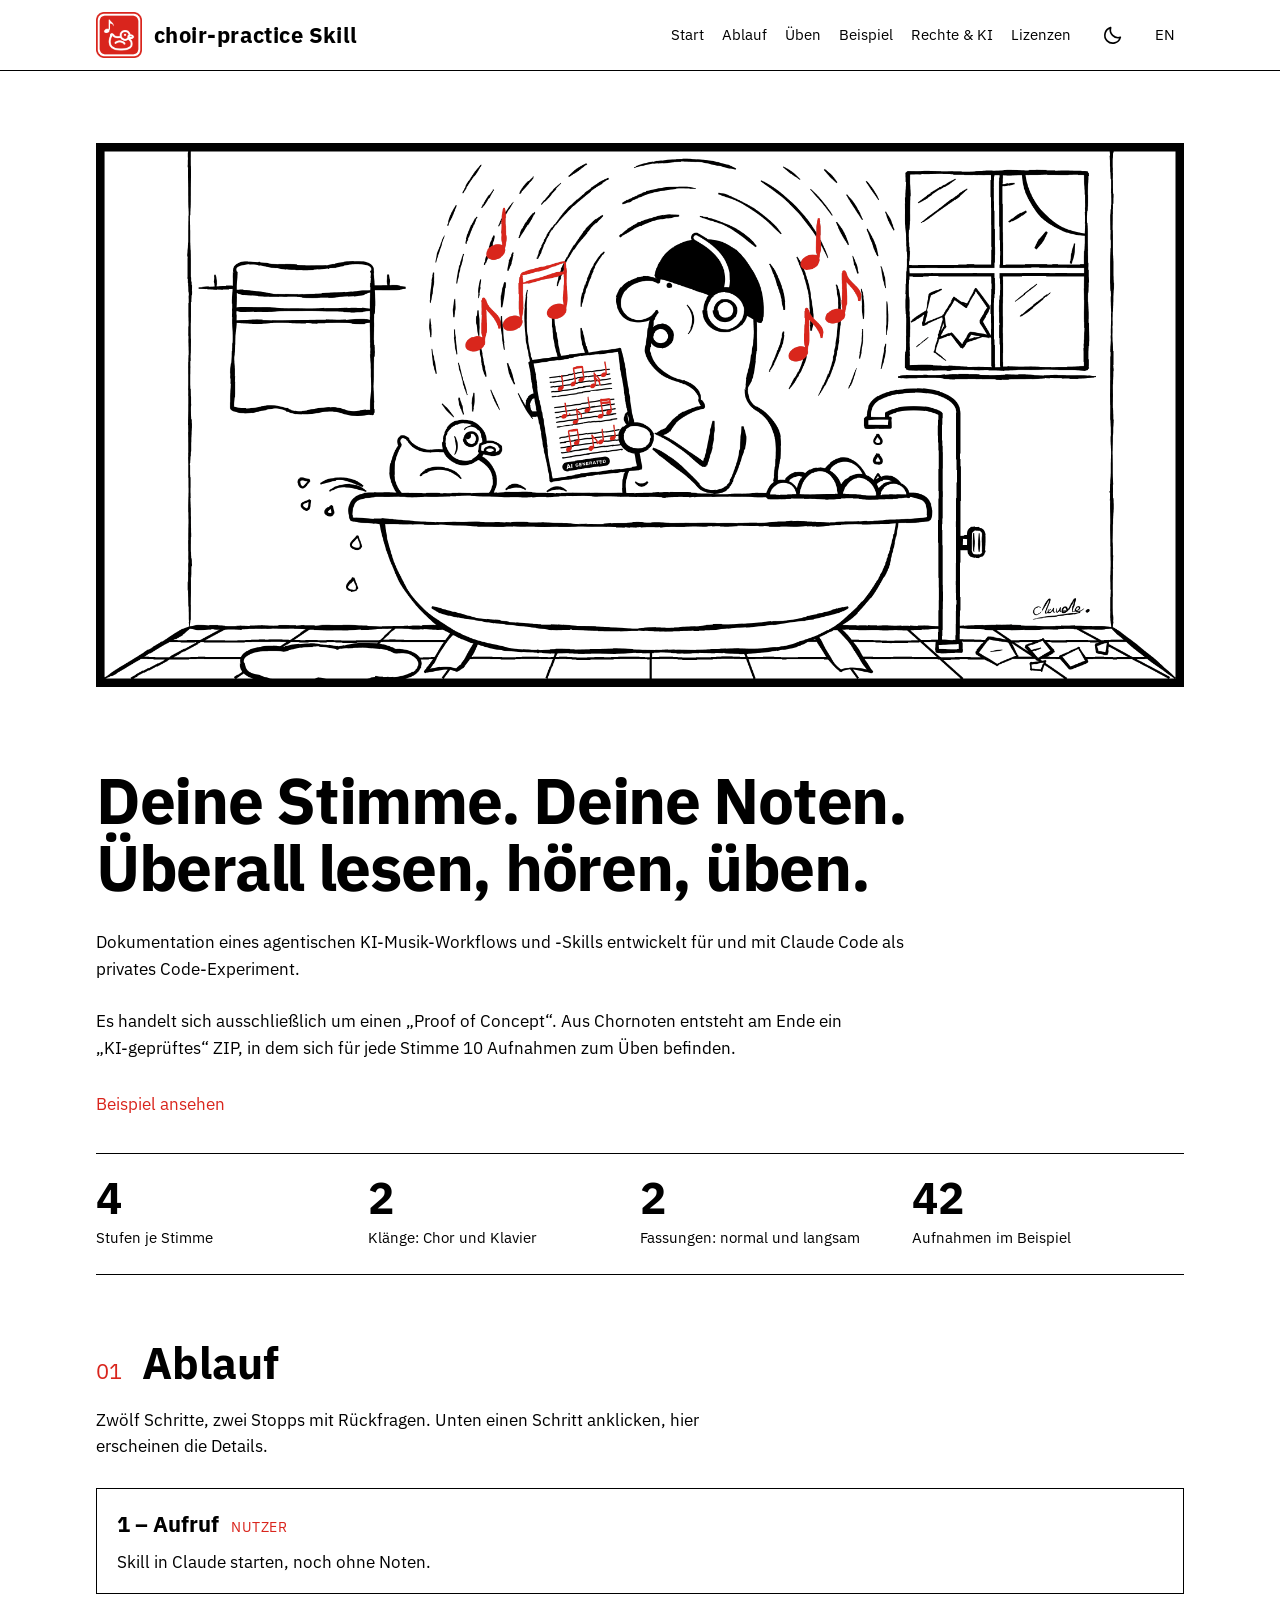
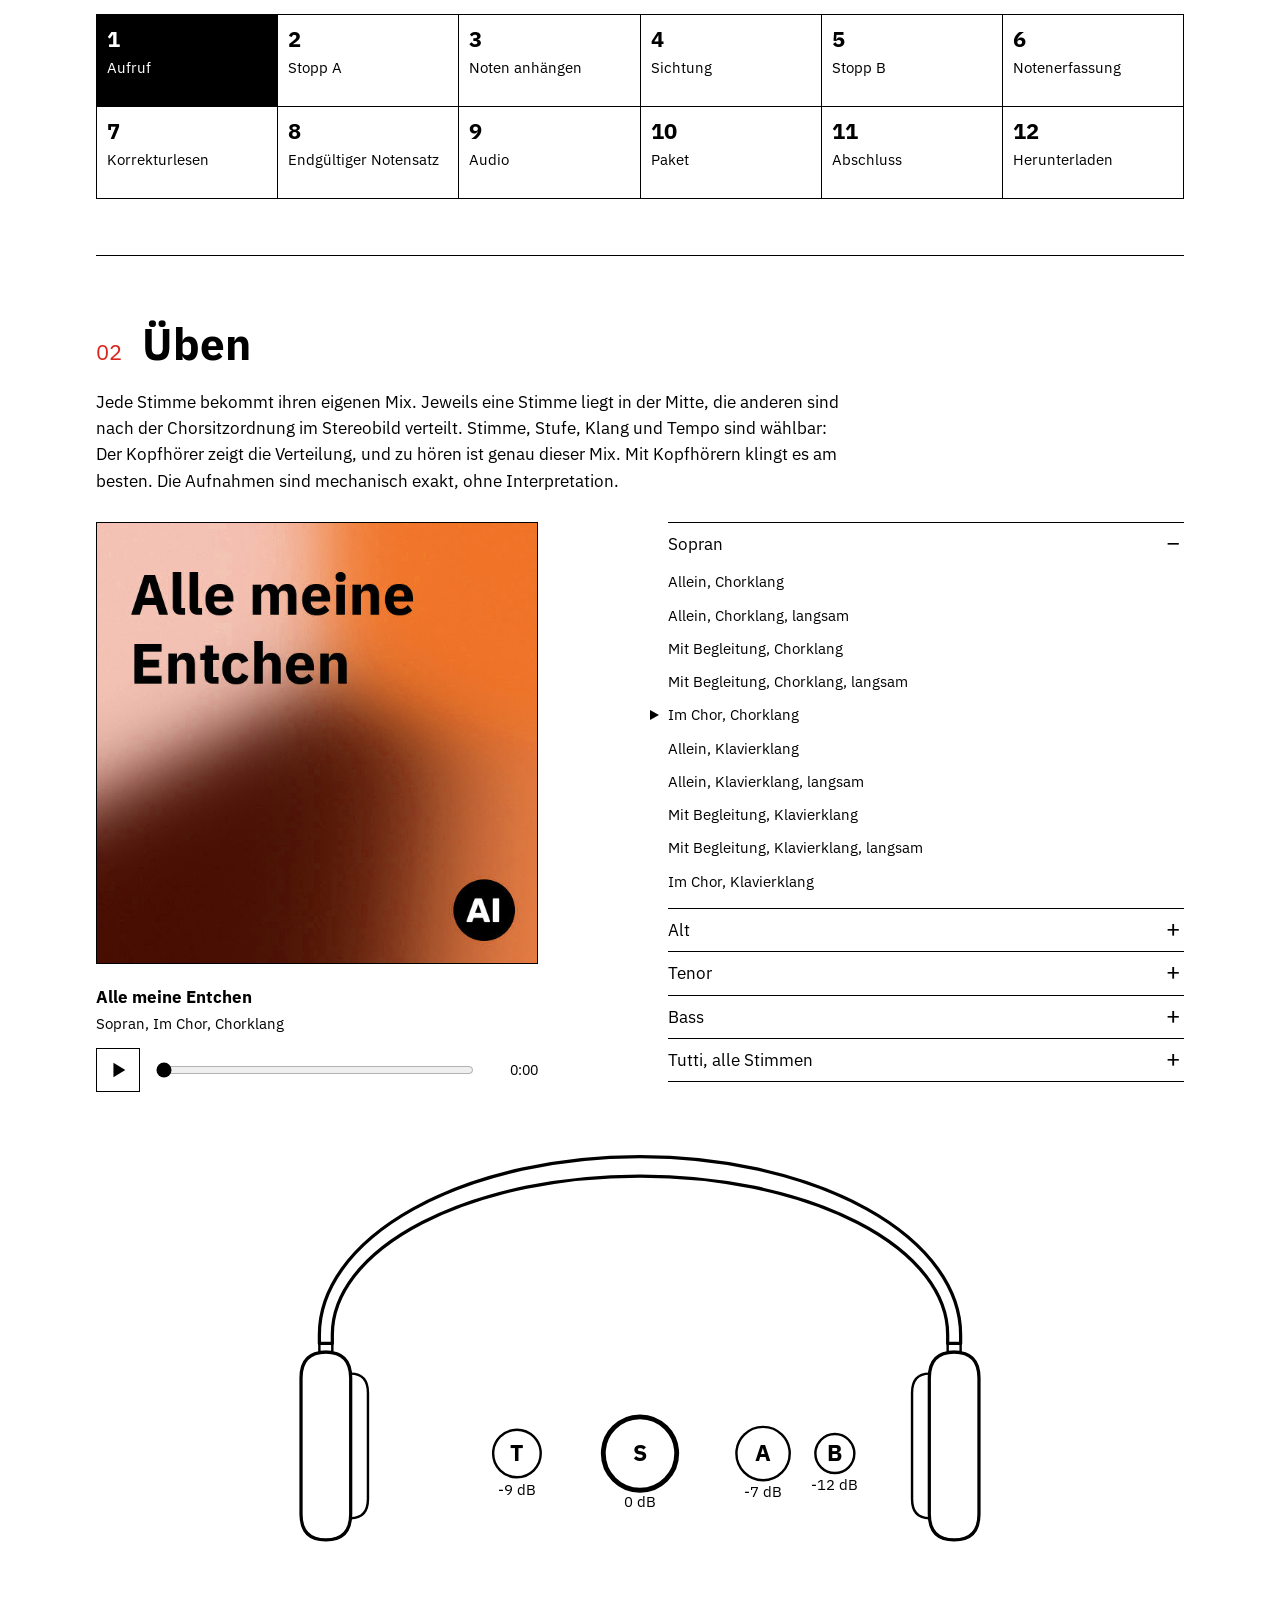
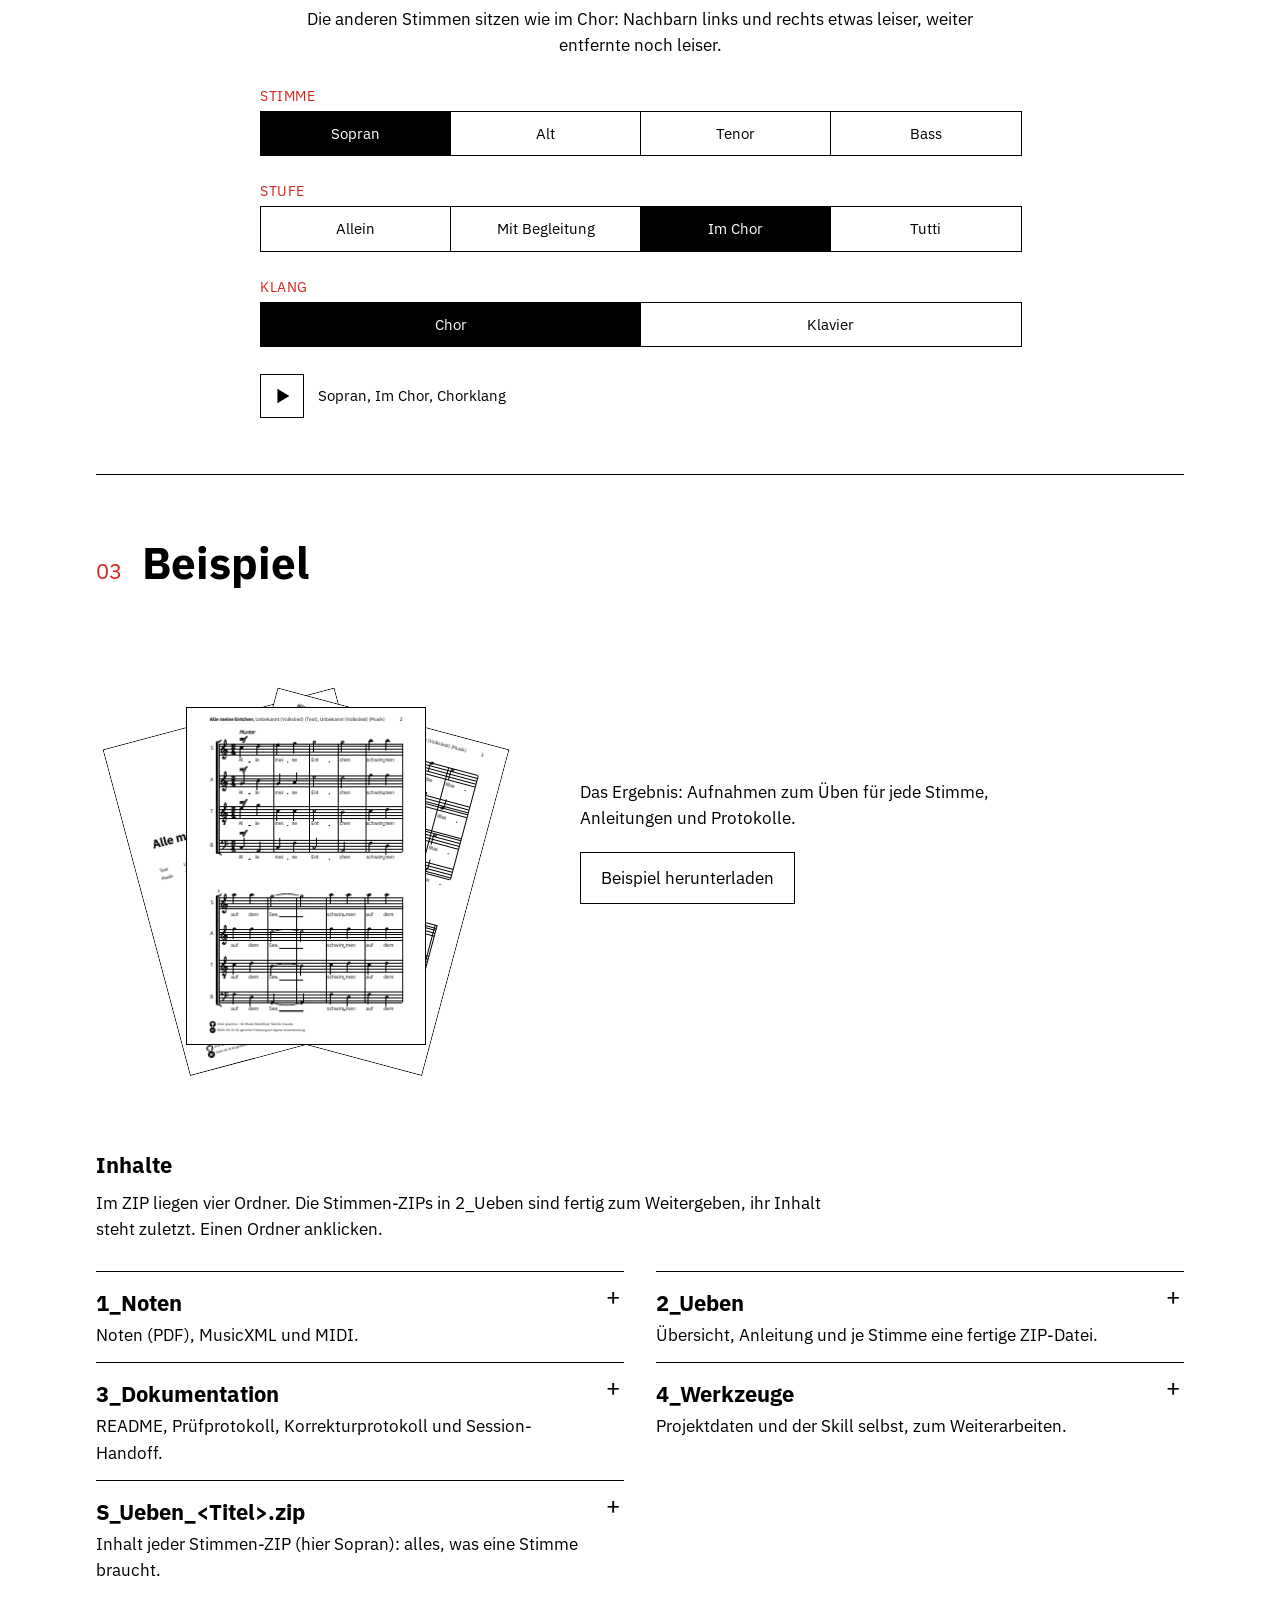
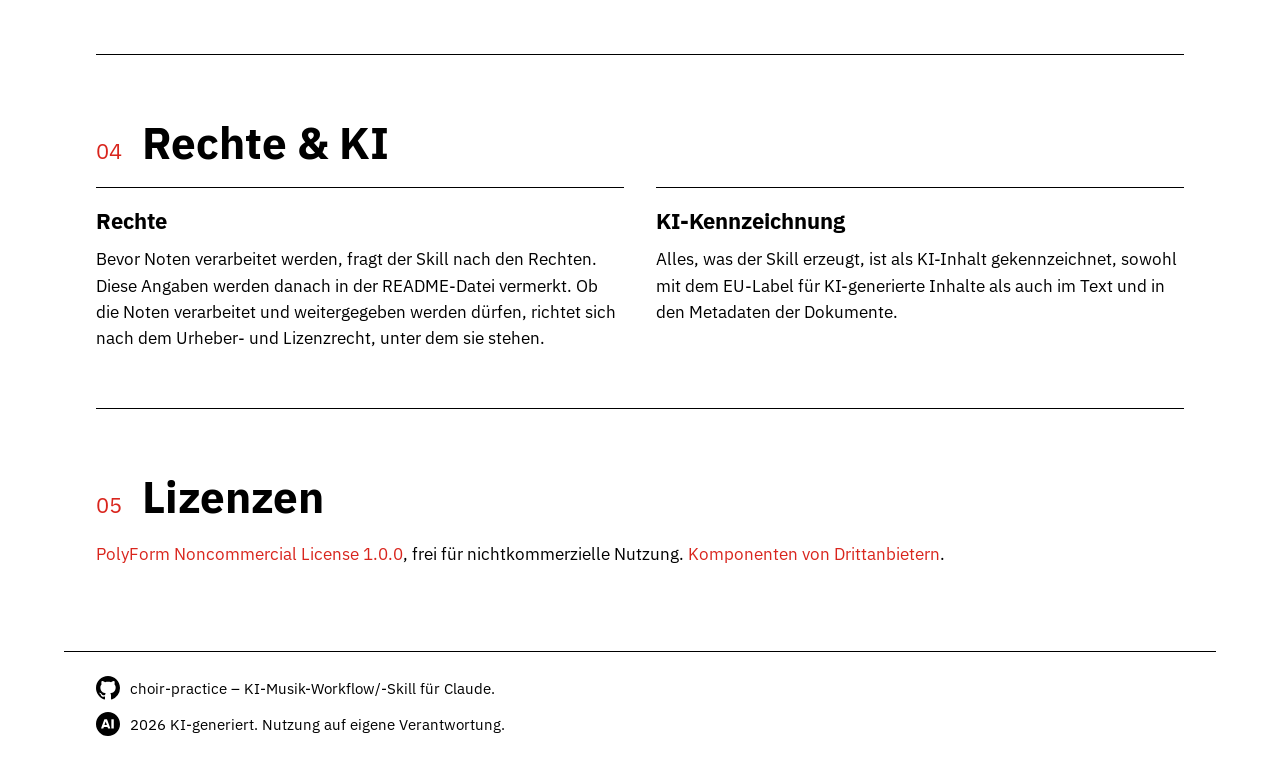
==== commit 91727c01: "main in claude-2/stoic-hopper-9z7olq gemergt (Changelog-Konflikt gelöst)" ====
--- a/docs/index.html
+++ b/docs/index.html
@@ -3,7 +3,7 @@
 <head>
 <meta charset="utf-8">
 <meta name="viewport" content="width=device-width, initial-scale=1">
-<title>choir-practice Skill – Deine Chorstimme. Deine Noten. Überall lesen, hören und singen.</title>
+<title>choir-practice Skill – Deine Stimme. Deine Noten. Überall lesen, hören, üben.</title>
 <meta name="description" content="Dokumentation eines agentischen KI-Musik-Workflows und -Skills entwickelt für und mit Claude Code als privates Code-Experiment. Es handelt sich ausschließlich um einen „Proof of Concept“. Aus Chornoten entsteht am Ende ein „KI-geprüftes“ ZIP, in dem sich für jede Stimme 10 Aufnahmen zum Üben befinden.">
 <meta name="color-scheme" content="light dark">
 <link rel="canonical" href="https://vbth.github.io/choir-practice/">
@@ -12,7 +12,7 @@
 <link rel="alternate" hreflang="x-default" href="https://vbth.github.io/choir-practice/">
 <meta property="og:type" content="website">
 <meta property="og:site_name" content="choir-practice Skill">
-<meta property="og:title" content="choir-practice Skill – Deine Chorstimme. Deine Noten. Überall lesen, hören und singen.">
+<meta property="og:title" content="choir-practice Skill – Deine Stimme. Deine Noten. Überall lesen, hören, üben.">
 <meta property="og:description" content="Dokumentation eines agentischen KI-Musik-Workflows und -Skills entwickelt für und mit Claude Code als privates Code-Experiment. Es handelt sich ausschließlich um einen „Proof of Concept“. Aus Chornoten entsteht am Ende ein „KI-geprüftes“ ZIP, in dem sich für jede Stimme 10 Aufnahmen zum Üben befinden.">
 <meta property="og:url" content="https://vbth.github.io/choir-practice/">
 <meta property="og:locale" content="de_DE">
@@ -23,7 +23,7 @@
 <meta property="og:image:height" content="1260">
 <meta property="og:image:alt" content="Ein Mann mit Kopfhörern steht in einer alten Badewanne und singt vom Notenblatt, neben ihm schwimmt eine Quietscheente, rote Noten schweben im Raum">
 <meta name="twitter:card" content="summary_large_image">
-<meta name="twitter:title" content="choir-practice Skill – Deine Chorstimme. Deine Noten. Überall lesen, hören und singen.">
+<meta name="twitter:title" content="choir-practice Skill – Deine Stimme. Deine Noten. Überall lesen, hören, üben.">
 <meta name="twitter:description" content="Dokumentation eines agentischen KI-Musik-Workflows und -Skills entwickelt für und mit Claude Code als privates Code-Experiment. Es handelt sich ausschließlich um einen „Proof of Concept“. Aus Chornoten entsteht am Ende ein „KI-geprüftes“ ZIP, in dem sich für jede Stimme 10 Aufnahmen zum Üben befinden.">
 <meta name="twitter:image" content="https://vbth.github.io/choir-practice/img/og.png?v=9e550c98">
 <meta name="twitter:image:alt" content="Ein Mann mit Kopfhörern steht in einer alten Badewanne und singt vom Notenblatt, neben ihm schwimmt eine Quietscheente, rote Noten schweben im Raum">
@@ -81,7 +81,7 @@
 <figure class="banner"><picture><source media="(prefers-color-scheme: dark)" srcset="img/header-dark.png?v=e2381952"><img src="img/header.png?v=75c1c652" alt="Ein Mann mit Kopfhörern steht in einer alten Badewanne und singt vom Notenblatt, neben ihm schwimmt eine Quietscheente, rote Noten schweben im Raum" width="1280" height="640" fetchpriority="high" decoding="async"></picture>
 </figure>
 <section id="start" class="hero">
- <h1>Deine Chorstimme. Deine&nbsp;Noten.<br>Überall lesen, hören und&nbsp;singen.</h1>
+ <h1>Deine Stimme. Deine&nbsp;Noten.<br>Überall lesen, hören,&nbsp;üben.</h1>
  <p class="lead">Dokumentation eines agentischen KI-Musik-Workflows und -Skills entwickelt für und mit Claude Code als privates&nbsp;Code-Experiment.<br><br>Es handelt sich ausschließlich um einen „Proof of Concept“. Aus Chornoten entsteht am Ende ein „KI-⁠geprüftes“ ZIP, in dem sich für jede Stimme 10 Aufnahmen zum Üben&nbsp;befinden.</p>
  <p class="cta"><a href="#beispiel-zip">Beispiel&nbsp;ansehen</a></p>
  <dl class="facts"><div><dt>4</dt><dd>Stufen je&nbsp;Stimme</dd></div><div><dt>2</dt><dd>Klänge: Chor und&nbsp;Klavier</dd></div><div><dt>2</dt><dd>Fassungen: normal und&nbsp;langsam</dd></div><div><dt>42</dt><dd>Aufnahmen im&nbsp;Beispiel</dd></div></dl>
@@ -120,9 +120,9 @@
 <section id="beispiel-zip"><h2><span class="num">03</span>Beispiel</h2>
  <div class="exrow">
   <figure class="fan"><div class="pages">
-   <img class="p0" src="img/example-cover-de-480.png?v=057d2b2c" srcset="img/example-cover-de-160.png?v=2c8eeda2 160w, img/example-cover-de-240.png?v=96b460ee 240w, img/example-cover-de-320.png?v=40379bfe 320w, img/example-cover-de-480.png?v=057d2b2c 480w, img/example-cover-de-720.png?v=a12ea2f6 720w" sizes="(max-width:520px) 160px, 240px" alt="Deckblatt des Beispielpakets" width="240" height="339" loading="lazy">
-   <img class="p2" src="img/example-page-2-de-480.png?v=58a1db18" srcset="img/example-page-2-de-160.png?v=c597089a 160w, img/example-page-2-de-240.png?v=f1f60e02 240w, img/example-page-2-de-320.png?v=cf2c8124 320w, img/example-page-2-de-480.png?v=58a1db18 480w, img/example-page-2-de-720.png?v=af530334 720w" sizes="(max-width:520px) 160px, 240px" alt="Zweite Notenseite des Beispielpakets" width="240" height="339" loading="lazy">
-   <img class="p1" src="img/example-page-1-de-480.png?v=146f25c9" srcset="img/example-page-1-de-160.png?v=a5112ba5 160w, img/example-page-1-de-240.png?v=119d2353 240w, img/example-page-1-de-320.png?v=5c4edb63 320w, img/example-page-1-de-480.png?v=146f25c9 480w, img/example-page-1-de-720.png?v=4bd13669 720w" sizes="(max-width:520px) 160px, 240px" alt="Erste Notenseite des Beispielpakets" width="240" height="339" loading="lazy">
+   <img class="p0" src="img/example-cover-de-480.png?v=81448ad1" srcset="img/example-cover-de-160.png?v=ea5ff62c 160w, img/example-cover-de-240.png?v=b7f65e70 240w, img/example-cover-de-320.png?v=ecd3084c 320w, img/example-cover-de-480.png?v=81448ad1 480w, img/example-cover-de-720.png?v=816ba33e 720w" sizes="(max-width:520px) 160px, 240px" alt="Deckblatt des Beispielpakets" width="240" height="339" loading="lazy">
+   <img class="p2" src="img/example-page-2-de-480.png?v=61d2188a" srcset="img/example-page-2-de-160.png?v=d0b7aed9 160w, img/example-page-2-de-240.png?v=6a96ae77 240w, img/example-page-2-de-320.png?v=3e7f6c51 320w, img/example-page-2-de-480.png?v=61d2188a 480w, img/example-page-2-de-720.png?v=7e3202a7 720w" sizes="(max-width:520px) 160px, 240px" alt="Zweite Notenseite des Beispielpakets" width="240" height="339" loading="lazy">
+   <img class="p1" src="img/example-page-1-de-480.png?v=feb95c63" srcset="img/example-page-1-de-160.png?v=a06a6aae 160w, img/example-page-1-de-240.png?v=1c35864e 240w, img/example-page-1-de-320.png?v=533181d0 320w, img/example-page-1-de-480.png?v=feb95c63 480w, img/example-page-1-de-720.png?v=a89f8b6a 720w" sizes="(max-width:520px) 160px, 240px" alt="Erste Notenseite des Beispielpakets" width="240" height="339" loading="lazy">
   </div></figure>
   <div class="dl"><p>Das Ergebnis: Aufnahmen zum Üben für jede Stimme, Anleitungen und&nbsp;Protokolle.</p><p class="dlb"><a href="https://github.com/vbth/choir-practice/releases/download/v1.0.0/Chor_Uebungen_Alle_meine_Entchen.zip" download target="_blank" rel="noopener noreferrer">Beispiel&nbsp;herunterladen</a></p></div>
  </div>
@@ -143,7 +143,7 @@
     <path fill="#fff" d="M328.11,353.74c-1.48,0-2.69-.47-3.63-1.41-.94-.94-1.41-2.15-1.41-3.63v-130.93c0-1.48.47-2.68,1.41-3.63s2.15-1.41,3.63-1.41h26.99c1.48,0,2.68.47,3.63,1.41.94.94,1.41,2.15,1.41,3.63v130.93c0,1.48-.47,2.69-1.41,3.63-.94.94-2.15,1.41-3.63,1.41h-26.99Z"/>
   </g></svg>
 </a><span>2026 KI-generiert. Nutzung auf eigene&nbsp;Verantwortung.</span></p></footer>
-<script>window.PAGE={"lang": "de", "seat": ["S", "A", "T", "B"], "mix": {"solo": {"S": [["S", 0.0, 0, "own"]], "A": [["A", 0.0, 0, "own"]], "T": [["T", 0.0, 0, "own"]], "B": [["B", 0.0, 0, "own"]]}, "accomp": {"S": [["S", 0.0, 0, "own"], ["S", -0.5, -12, "acc"], ["A", -0.17, -12, "acc"], ["T", 0.17, -12, "acc"], ["B", 0.5, -12, "acc"]], "A": [["A", 0.0, 0, "own"], ["S", -0.45, -4, "own"], ["S", -0.5, -12, "acc"], ["A", -0.17, -12, "acc"], ["T", 0.17, -12, "acc"], ["B", 0.5, -12, "acc"]], "T": [["T", 0.0, 0, "own"], ["S", -0.45, -4, "own"], ["S", -0.5, -12, "acc"], ["A", -0.17, -12, "acc"], ["T", 0.17, -12, "acc"], ["B", 0.5, -12, "acc"]], "B": [["B", 0.0, 0, "own"], ["S", -0.45, -4, "own"], ["S", -0.5, -12, "acc"], ["A", -0.17, -12, "acc"], ["T", 0.17, -12, "acc"], ["B", 0.5, -12, "acc"]]}, "choir": {"S": [["S", 0.0, 0, "own"], ["A", 0.6, -7, "own"], ["T", -0.6, -9, "own"], ["B", 0.95, -12, "own"]], "A": [["A", 0.0, 0, "own"], ["S", -0.6, -7, "own"], ["T", 0.6, -7, "own"], ["B", 0.95, -12, "own"]], "T": [["T", 0.0, 0, "own"], ["S", -0.95, -12, "own"], ["A", -0.6, -7, "own"], ["B", 0.6, -7, "own"]], "B": [["B", 0.0, 0, "own"], ["S", -0.95, -12, "own"], ["A", 0.6, -9, "own"], ["T", -0.6, -7, "own"]]}, "tutti": {"S": [["S", -0.5, -3, "own"], ["A", -0.17, -3, "own"], ["T", 0.17, -3, "own"], ["B", 0.5, -3, "own"]], "A": [["S", -0.5, -3, "own"], ["A", -0.17, -3, "own"], ["T", 0.17, -3, "own"], ["B", 0.5, -3, "own"]], "T": [["S", -0.5, -3, "own"], ["A", -0.17, -3, "own"], ["T", 0.17, -3, "own"], ["B", 0.5, -3, "own"]], "B": [["S", -0.5, -3, "own"], ["A", -0.17, -3, "own"], ["T", 0.17, -3, "own"], ["B", 0.5, -3, "own"]]}}, "voices": {"S": "Sopran", "A": "Alt", "T": "Tenor", "B": "Bass"}, "stages": {"solo": "Allein", "accomp": "Mit Begleitung", "choir": "Im Chor", "tutti": "Tutti"}, "stage_txt": {"solo": "Nur die gewählte Stimme, in der Mitte.", "accomp": "Die gewählte Stimme, die Melodie leiser, dazu die Klavierbegleitung aller Stimmen.", "choir": "Die anderen Stimmen sitzen wie im Chor: Nachbarn links und rechts etwas leiser, weiter entfernte noch leiser.", "tutti": "Alle Stimmen gleich laut."}, "steps": [["Aufruf", "you", "Skill in Claude starten, noch ohne Noten.", ""], ["Stopp A", "both", "Angaben über Rechte und Verwendungszweck.", "Alles bereit?"], ["Noten anhängen", "you", "Als PDF oder Foto.", ""], ["Sichtung", "claude", "Claude liest die Seiten und prüft die Qualität.", "Alles verstanden?"], ["Stopp B", "you", "Titel, Stimmen und Tempo bestätigen.", ""], ["Notenerfassung", "claude", "Claude überträgt die Noten.", "Alle Takte und Stimmen erfasst?"], ["Korrekturlesen", "claude", "Claude vergleicht das Ergebnis zweimal mit der Vorlage: erst Töne, dann Text.", "Töne und Text wie in der Vorlage? Sonst zurück zu Schritt 6."], ["Endgültiger Notensatz", "claude", "Claude setzt die Noten sauber, mit Titelblatt.", "Gut lesbar?"], ["Audio", "claude", "Claude erzeugt für jede Stimme die Audio-Dateien zum Üben.", "Passt jede Stimme zu den Noten?"], ["Paket", "claude", "Claude schreibt die Anleitungen und packt alles zusammen.", "Alle Inhalte vorhanden?"], ["Abschluss", "both", "Claude macht Verbesserungsvorschläge. Die Entscheidung über die Umsetzung liegt beim Nutzer.", ""], ["Herunterladen", "you", "ZIP herunterladen und die Audiodateien der einzelnen Stimmen an den Chor weitergeben.", ""]], "who": {"you": "Nutzer", "claude": "Claude", "both": "Claude + Nutzer"}, "own": "Gesang", "acc": "Klavier", "gate": "Prüfung am Ende", "sound_names": {"choir": "Chorklang", "piano": "Klavierklang"}, "slow_name": "langsam", "slow": 0.75, "theme_to_dark": "Zum dunklen Modus wechseln", "theme_to_light": "Zum hellen Modus wechseln"};</script>
+<script>window.PAGE={"lang": "de", "seat": ["S", "A", "T", "B"], "mix": {"solo": {"S": [["S", 0.0, 0, "own"]], "A": [["A", 0.0, 0, "own"]], "T": [["T", 0.0, 0, "own"]], "B": [["B", 0.0, 0, "own"]]}, "accomp": {"S": [["S", 0.0, 0, "own"], ["S", -0.5, -12, "acc"], ["A", -0.17, -12, "acc"], ["T", 0.17, -12, "acc"], ["B", 0.5, -12, "acc"]], "A": [["A", 0.0, 0, "own"], ["S", -0.45, -4, "own"], ["S", -0.5, -12, "acc"], ["A", -0.17, -12, "acc"], ["T", 0.17, -12, "acc"], ["B", 0.5, -12, "acc"]], "T": [["T", 0.0, 0, "own"], ["S", -0.45, -4, "own"], ["S", -0.5, -12, "acc"], ["A", -0.17, -12, "acc"], ["T", 0.17, -12, "acc"], ["B", 0.5, -12, "acc"]], "B": [["B", 0.0, 0, "own"], ["S", -0.45, -4, "own"], ["S", -0.5, -12, "acc"], ["A", -0.17, -12, "acc"], ["T", 0.17, -12, "acc"], ["B", 0.5, -12, "acc"]]}, "choir": {"S": [["S", 0.0, 0, "own"], ["A", 0.6, -7, "own"], ["T", -0.6, -9, "own"], ["B", 0.95, -12, "own"]], "A": [["A", 0.0, 0, "own"], ["S", -0.6, -7, "own"], ["T", 0.6, -7, "own"], ["B", 0.95, -12, "own"]], "T": [["T", 0.0, 0, "own"], ["S", -0.95, -12, "own"], ["A", -0.6, -7, "own"], ["B", 0.6, -7, "own"]], "B": [["B", 0.0, 0, "own"], ["S", -0.95, -12, "own"], ["A", 0.6, -9, "own"], ["T", -0.6, -7, "own"]]}, "tutti": {"S": [["S", -0.5, -3, "own"], ["A", -0.17, -3, "own"], ["T", 0.17, -3, "own"], ["B", 0.5, -3, "own"]], "A": [["S", -0.5, -3, "own"], ["A", -0.17, -3, "own"], ["T", 0.17, -3, "own"], ["B", 0.5, -3, "own"]], "T": [["S", -0.5, -3, "own"], ["A", -0.17, -3, "own"], ["T", 0.17, -3, "own"], ["B", 0.5, -3, "own"]], "B": [["S", -0.5, -3, "own"], ["A", -0.17, -3, "own"], ["T", 0.17, -3, "own"], ["B", 0.5, -3, "own"]]}}, "voices": {"S": "Sopran", "A": "Alt", "T": "Tenor", "B": "Bass"}, "stages": {"solo": "Allein", "accomp": "Mit Begleitung", "choir": "Im Chor", "tutti": "Tutti"}, "stage_txt": {"solo": "Nur die gewählte Stimme, in der Mitte.", "accomp": "Die gewählte Stimme, die Melodie leiser, dazu die Klavierbegleitung aller Stimmen.", "choir": "Die anderen Stimmen sitzen wie im Chor: Nachbarn links und rechts etwas leiser, weiter entfernte noch leiser.", "tutti": "Alle Stimmen gleich laut."}, "steps": [["Aufruf", "you", "Skill in Claude starten, noch ohne Noten.", ""], ["Stopp A", "both", "Angaben über die Rechte.", "Alles bereit?"], ["Noten anhängen", "you", "Als PDF oder Foto.", ""], ["Sichtung", "claude", "Claude liest die Seiten und prüft die Qualität.", "Alles verstanden?"], ["Stopp B", "you", "Titel, Stimmen und Tempo bestätigen.", ""], ["Notenerfassung", "claude", "Claude überträgt die Noten.", "Alle Takte und Stimmen erfasst?"], ["Korrekturlesen", "claude", "Claude vergleicht das Ergebnis zweimal mit der Vorlage: erst Töne, dann Text.", "Töne und Text wie in der Vorlage? Sonst zurück zu Schritt 6."], ["Endgültiger Notensatz", "claude", "Claude setzt die Noten sauber, mit Titelblatt.", "Gut lesbar?"], ["Audio", "claude", "Claude erzeugt für jede Stimme die Audio-Dateien zum Üben.", "Passt jede Stimme zu den Noten?"], ["Paket", "claude", "Claude schreibt die Anleitungen und packt alles zusammen.", "Alle Inhalte vorhanden?"], ["Abschluss", "both", "Claude macht Verbesserungsvorschläge. Die Entscheidung über die Umsetzung liegt beim Nutzer.", ""], ["Herunterladen", "you", "ZIP herunterladen und die Audiodateien der einzelnen Stimmen an den Chor weitergeben.", ""]], "who": {"you": "Nutzer", "claude": "Claude", "both": "Claude + Nutzer"}, "own": "Gesang", "acc": "Klavier", "gate": "Prüfung am Ende", "sound_names": {"choir": "Chorklang", "piano": "Klavierklang"}, "slow_name": "langsam", "slow": 0.75, "theme_to_dark": "Zum dunklen Modus wechseln", "theme_to_light": "Zum hellen Modus wechseln"};</script>
 <script src="js/site.js?v=01ecebc1"></script>
 </body>
 </html>
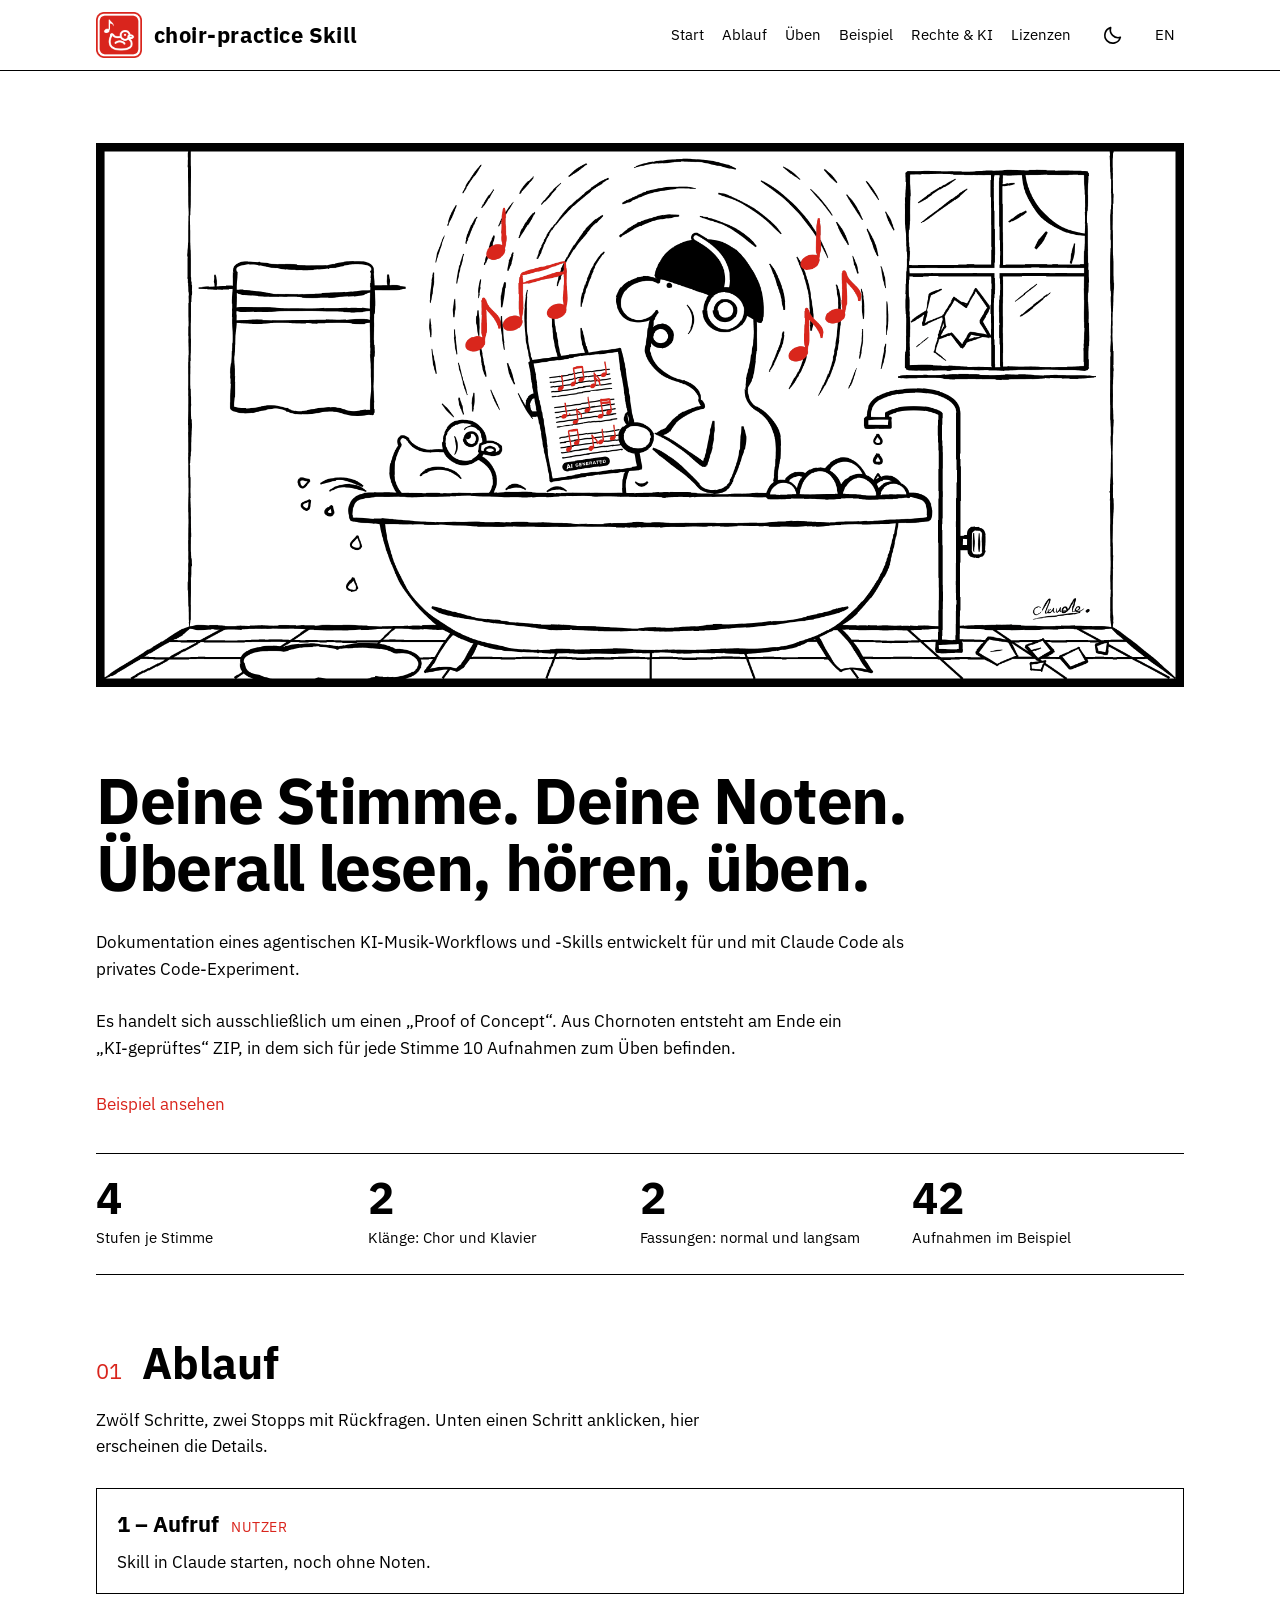
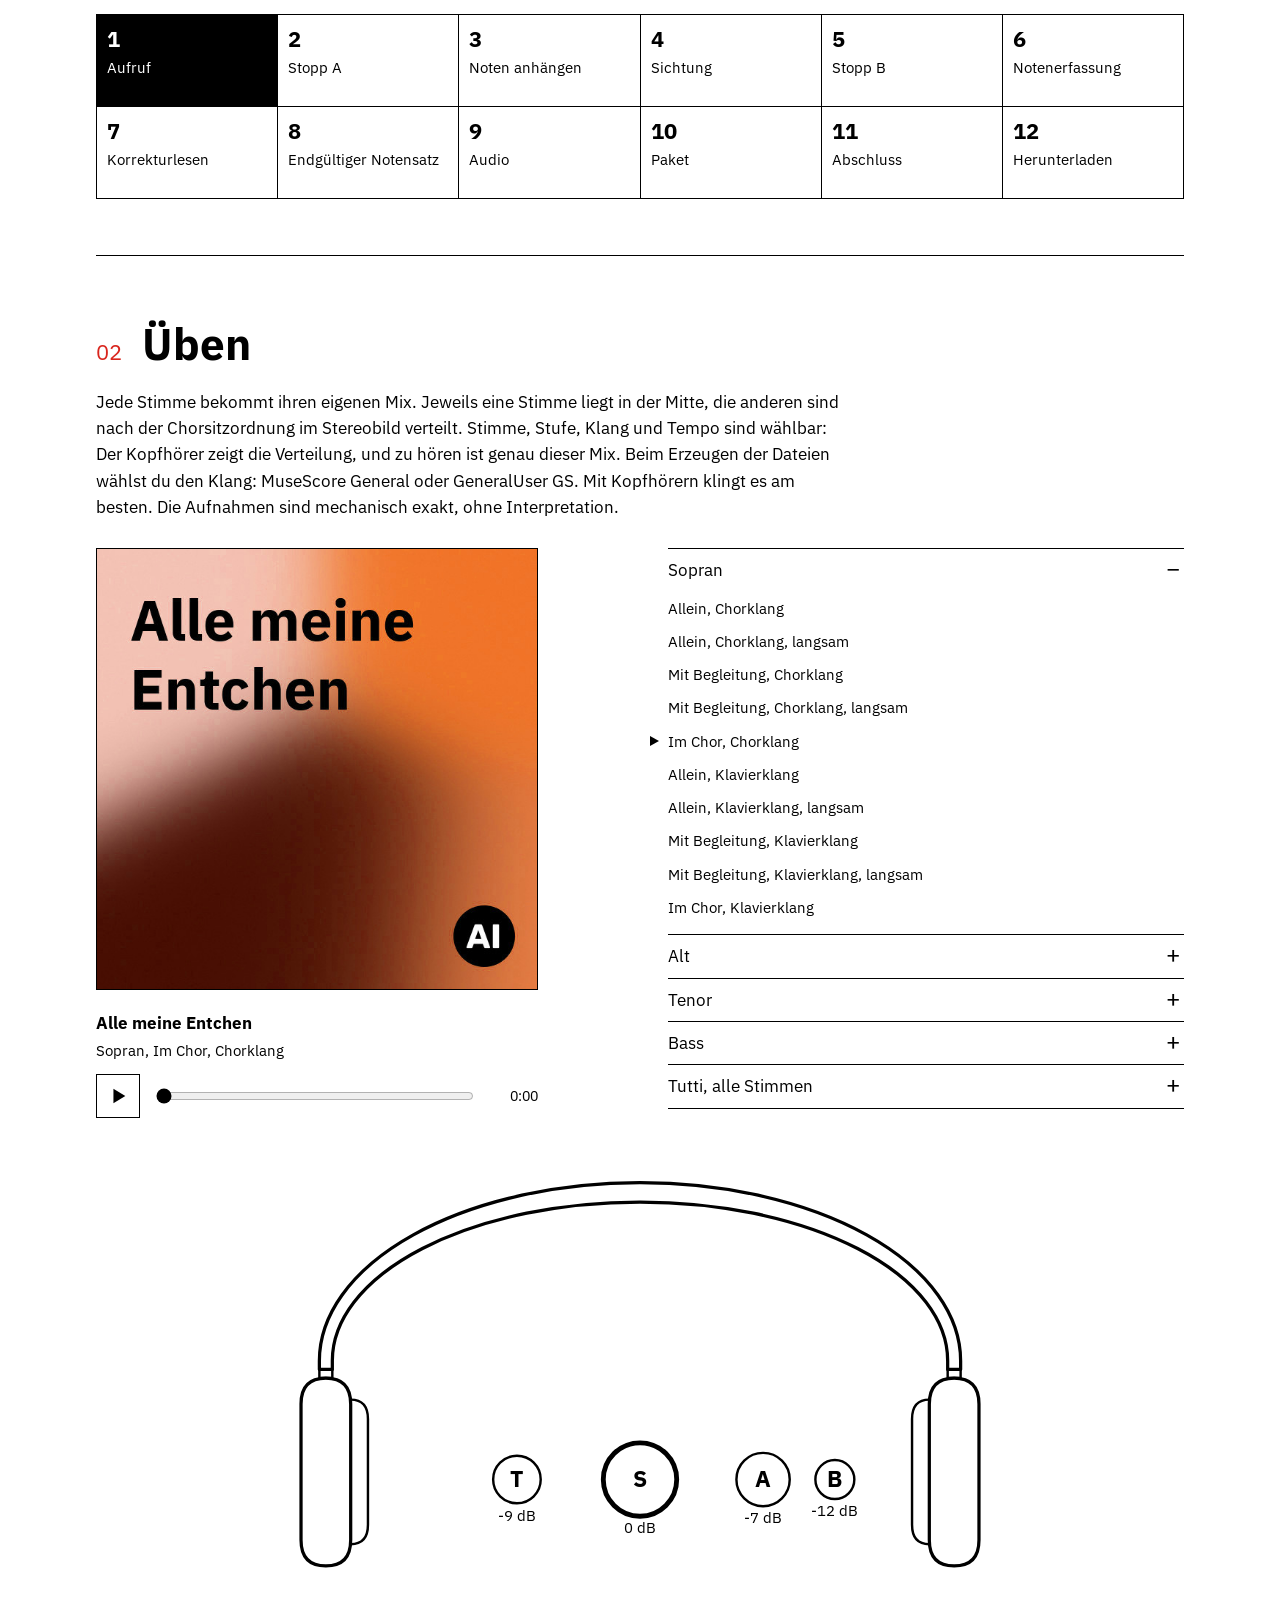
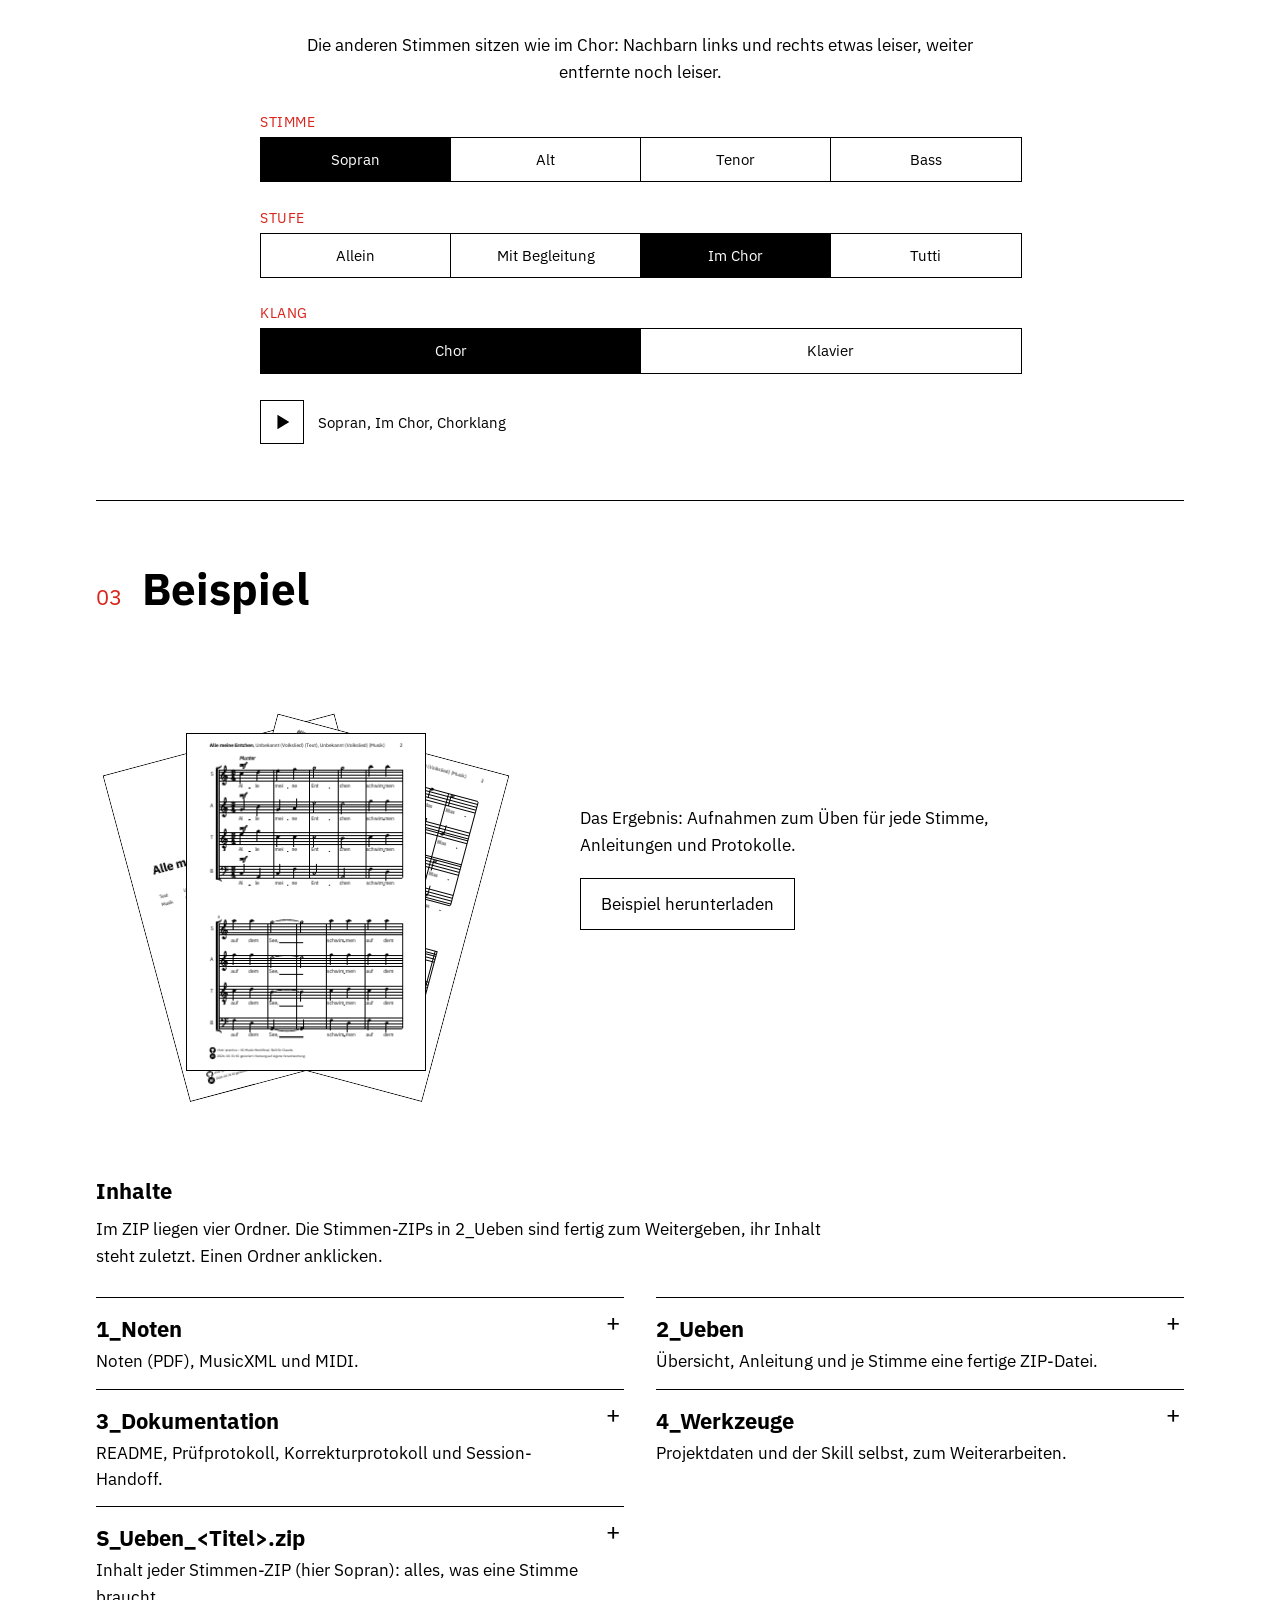
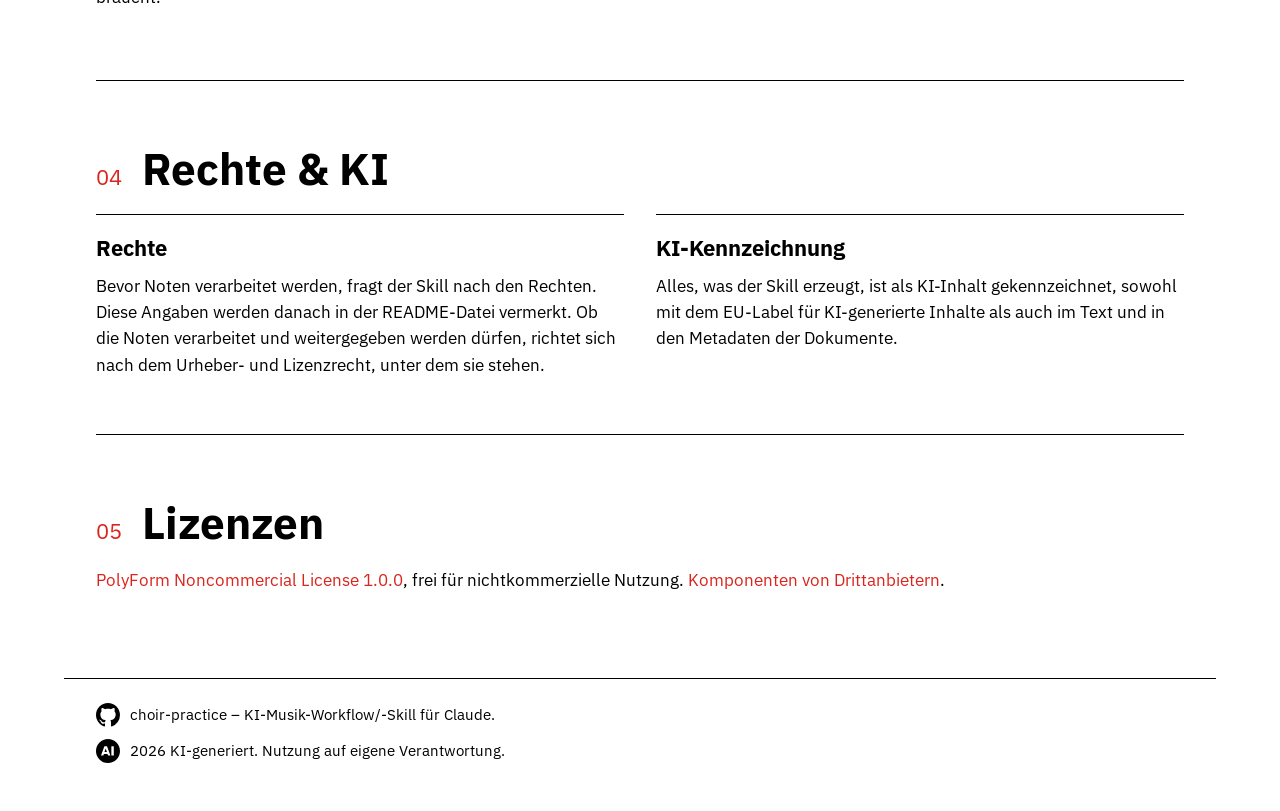
==== commit 3d0b49ba: "Website: Hinweis auf die Wahl des Klangs im Modul "Üben" Ein Satz: Beim Erzeugen der Dateien wählt m" ====
--- a/docs/index.html
+++ b/docs/index.html
@@ -92,7 +92,7 @@
  <ol class="chain"><li><button type="button" data-step="0" aria-pressed="false"><span class="n">1</span><span class="s">Aufruf</span></button></li><li><button type="button" data-step="1" aria-pressed="false"><span class="n">2</span><span class="s">Stopp A</span></button></li><li><button type="button" data-step="2" aria-pressed="false"><span class="n">3</span><span class="s">Noten anhängen</span></button></li><li><button type="button" data-step="3" aria-pressed="false"><span class="n">4</span><span class="s">Sichtung</span></button></li><li><button type="button" data-step="4" aria-pressed="false"><span class="n">5</span><span class="s">Stopp B</span></button></li><li><button type="button" data-step="5" aria-pressed="false"><span class="n">6</span><span class="s">Notenerfassung</span></button></li><li><button type="button" data-step="6" aria-pressed="false"><span class="n">7</span><span class="s">Korrekturlesen</span></button></li><li><button type="button" data-step="7" aria-pressed="false"><span class="n">8</span><span class="s">Endgültiger Notensatz</span></button></li><li><button type="button" data-step="8" aria-pressed="false"><span class="n">9</span><span class="s">Audio</span></button></li><li><button type="button" data-step="9" aria-pressed="false"><span class="n">10</span><span class="s">Paket</span></button></li><li><button type="button" data-step="10" aria-pressed="false"><span class="n">11</span><span class="s">Abschluss</span></button></li><li><button type="button" data-step="11" aria-pressed="false"><span class="n">12</span><span class="s">Herunterladen</span></button></li></ol>
 </section>
 <section id="ueben"><h2><span class="num">02</span>Üben</h2>
- <p class="intro">Jede Stimme bekommt ihren eigenen Mix. Jeweils eine Stimme liegt in der Mitte, die anderen sind nach der Chorsitzordnung im Stereobild verteilt. Stimme, Stufe, Klang und Tempo sind wählbar: Der Kopfhörer zeigt die Verteilung, und zu hören ist genau dieser Mix. Mit Kopfhörern klingt es am besten. Die Aufnahmen sind mechanisch exakt, ohne&nbsp;Interpretation.</p>
+ <p class="intro">Jede Stimme bekommt ihren eigenen Mix. Jeweils eine Stimme liegt in der Mitte, die anderen sind nach der Chorsitzordnung im Stereobild verteilt. Stimme, Stufe, Klang und Tempo sind wählbar: Der Kopfhörer zeigt die Verteilung, und zu hören ist genau dieser Mix. Beim Erzeugen der Dateien wählst du den Klang: MuseScore General oder GeneralUser GS. Mit Kopfhörern klingt es am besten. Die Aufnahmen sind mechanisch exakt, ohne&nbsp;Interpretation.</p>
  <div class="listen" id="player" data-audio="audio/" data-play="Wiedergabe" data-pause="Pause">
   <div class="pbox">
    <img class="art" src="img/cover-de.jpg?v=ccd32531" alt="Albumcover des Beispielpakets" width="600" height="600" loading="lazy">
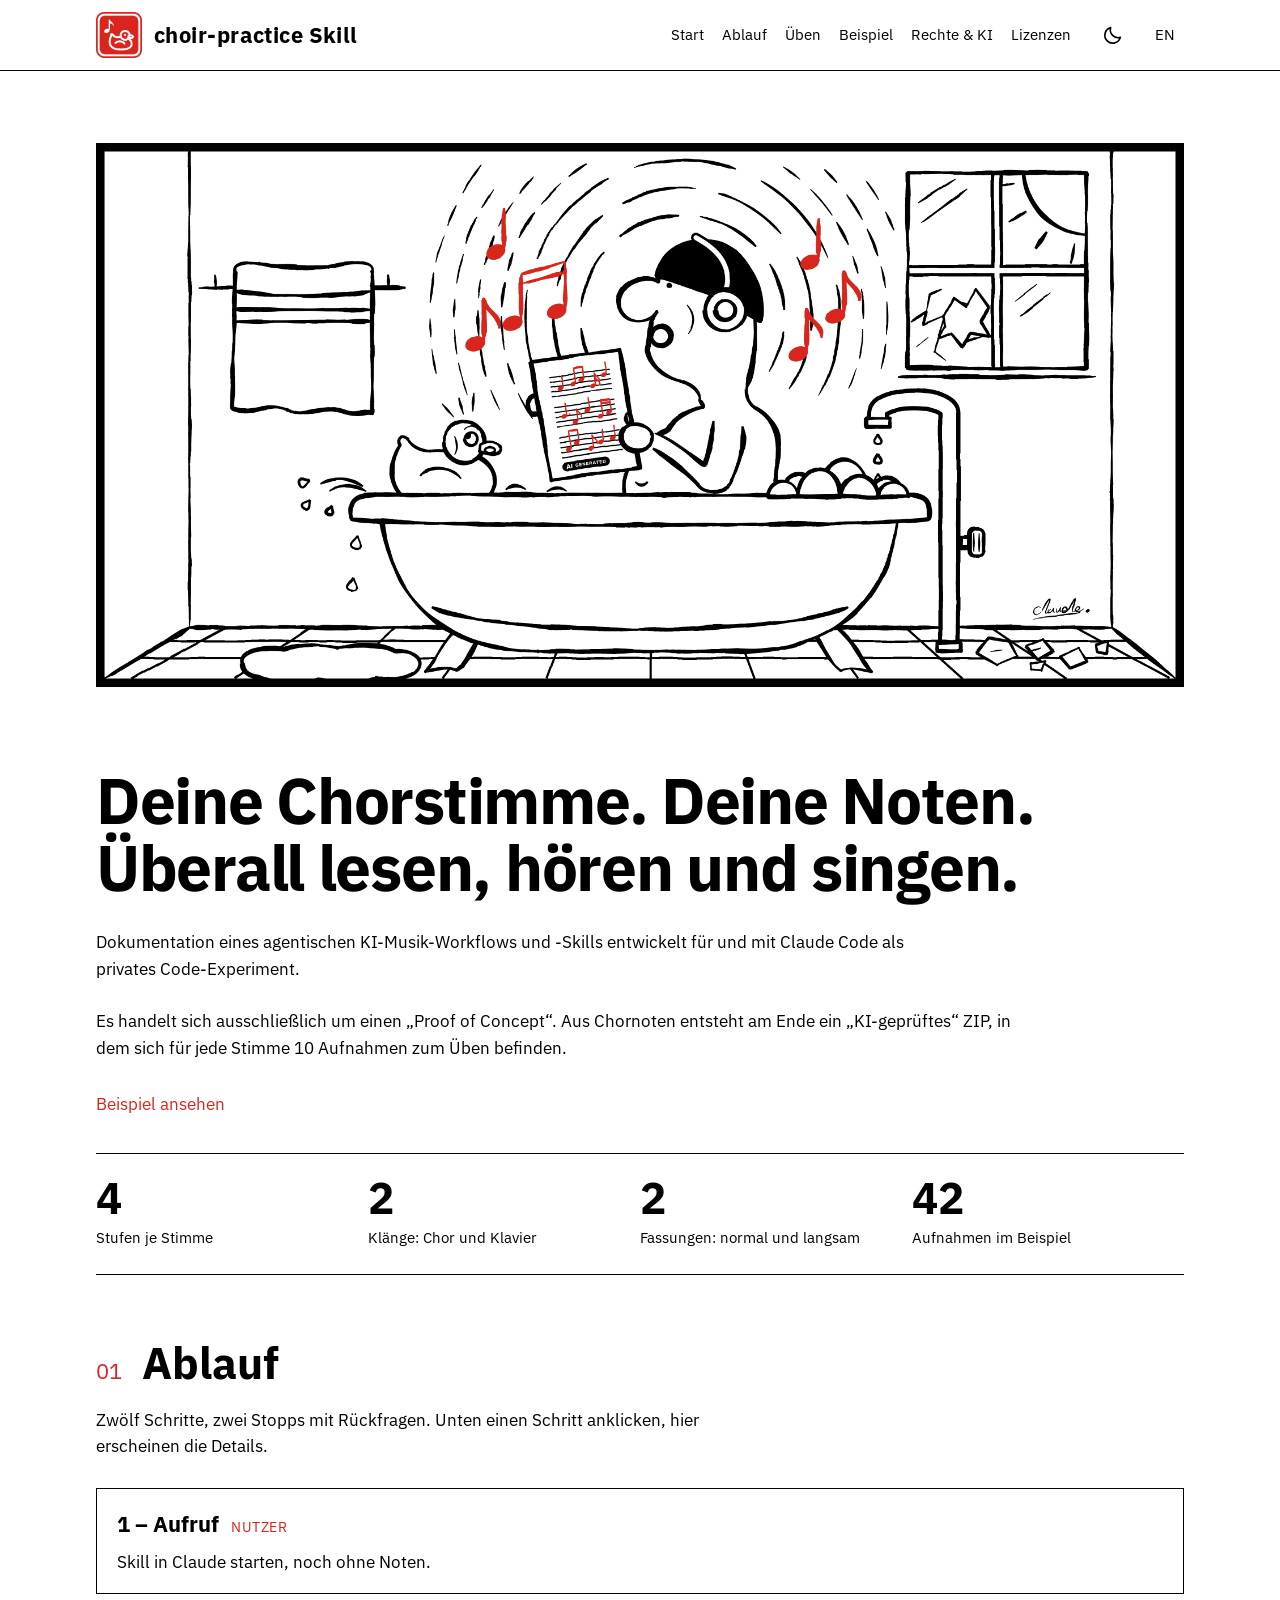
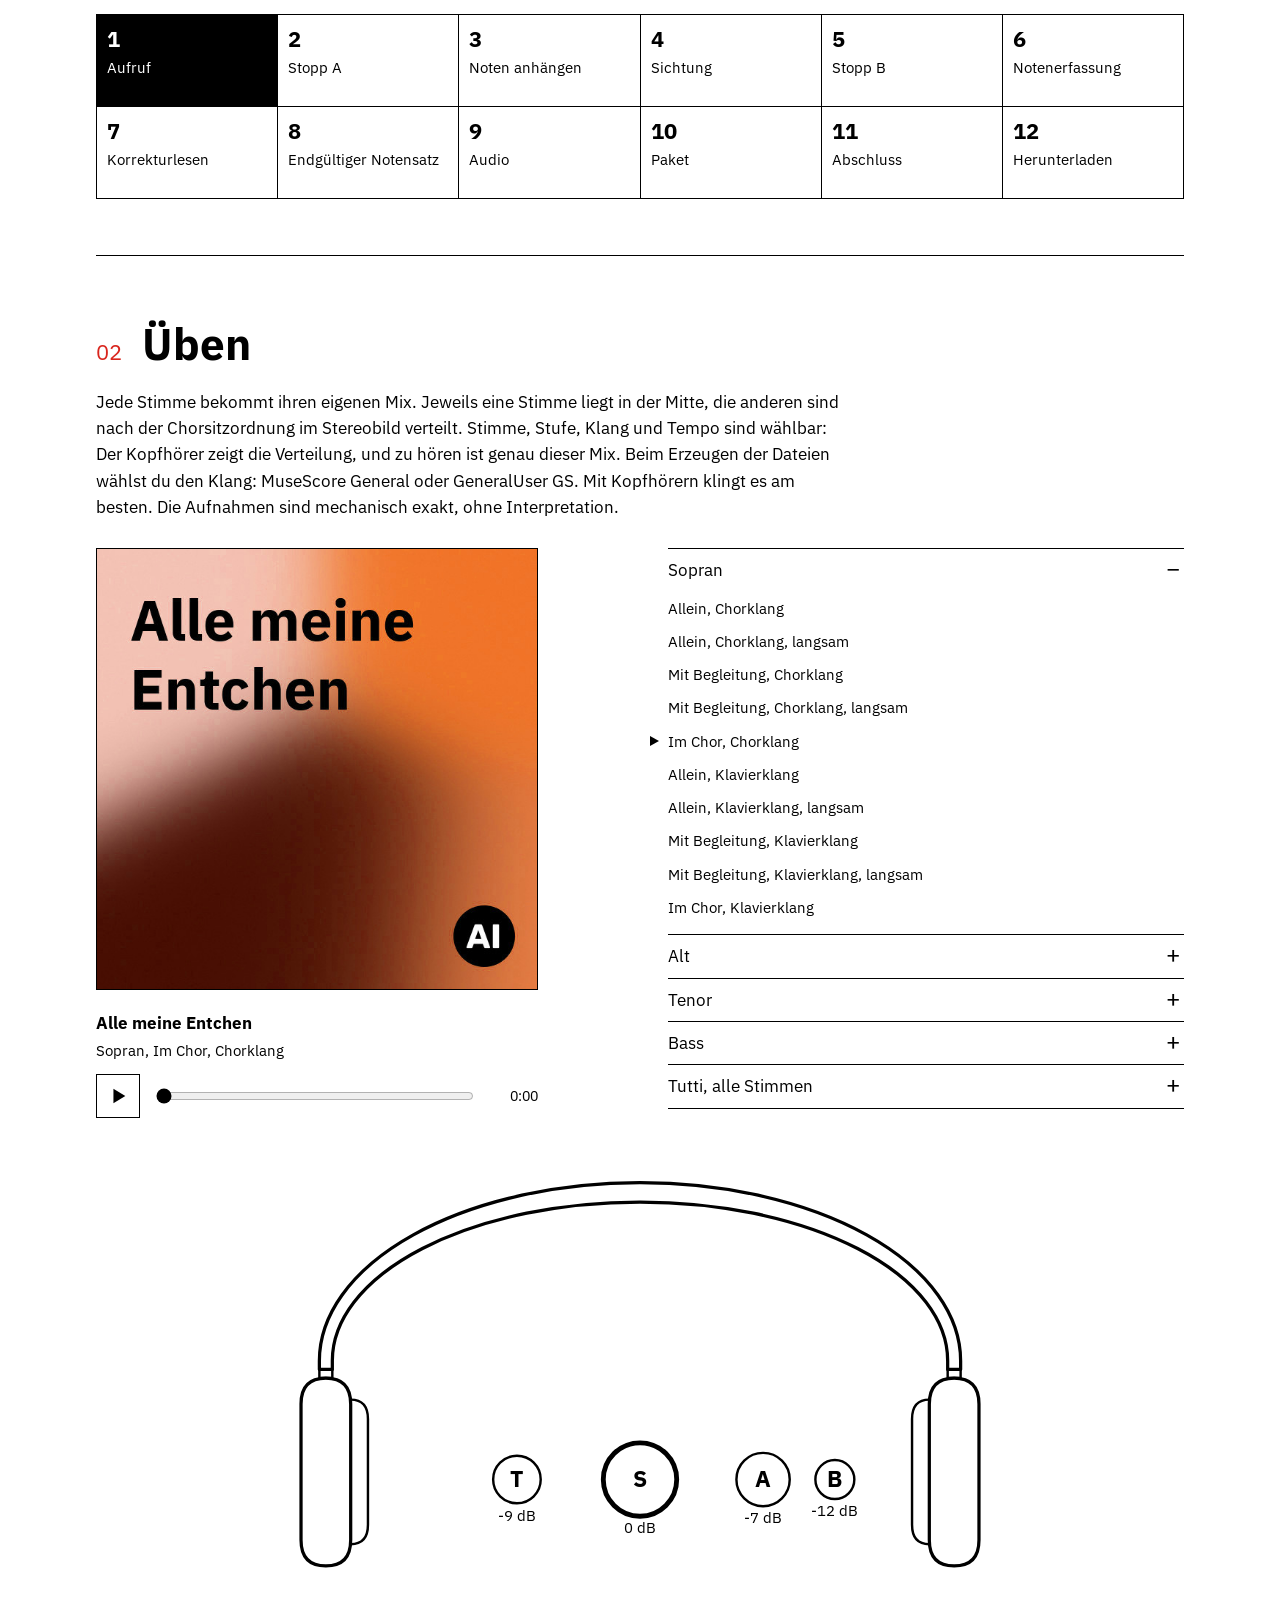
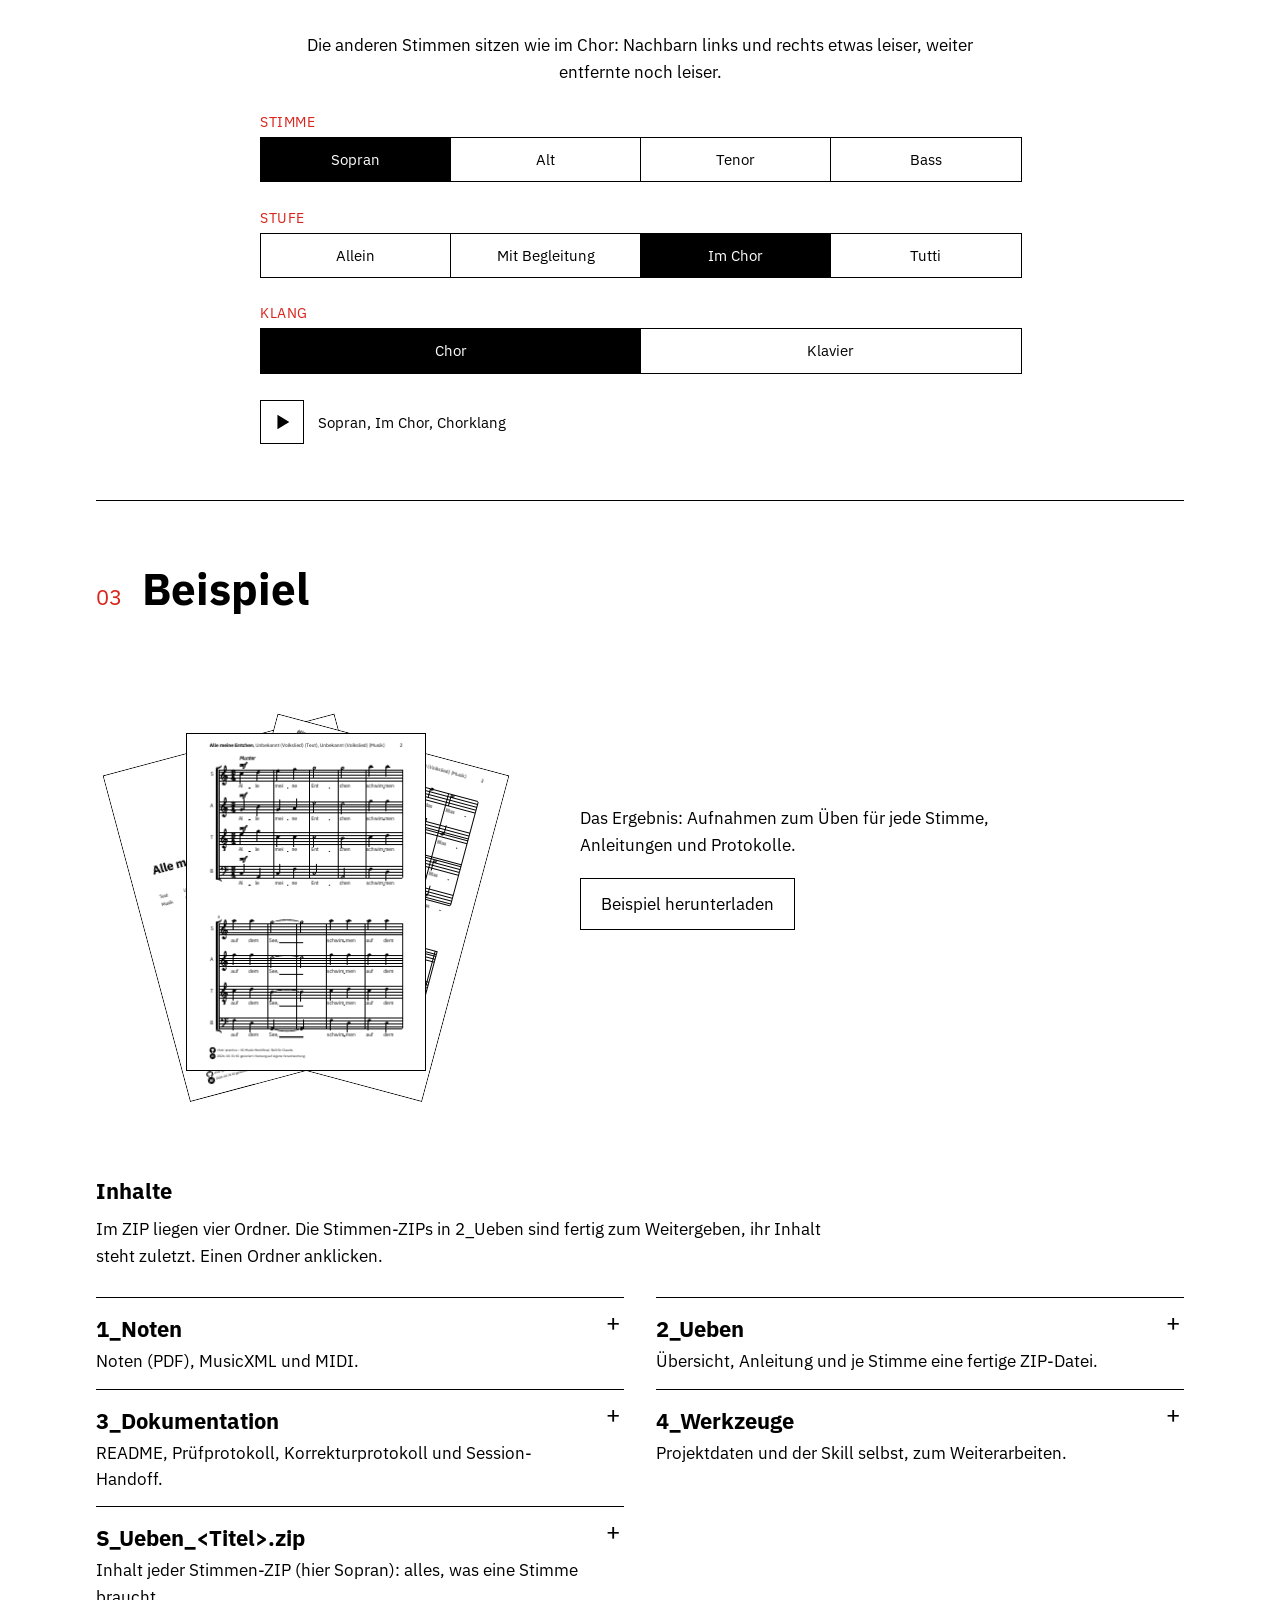
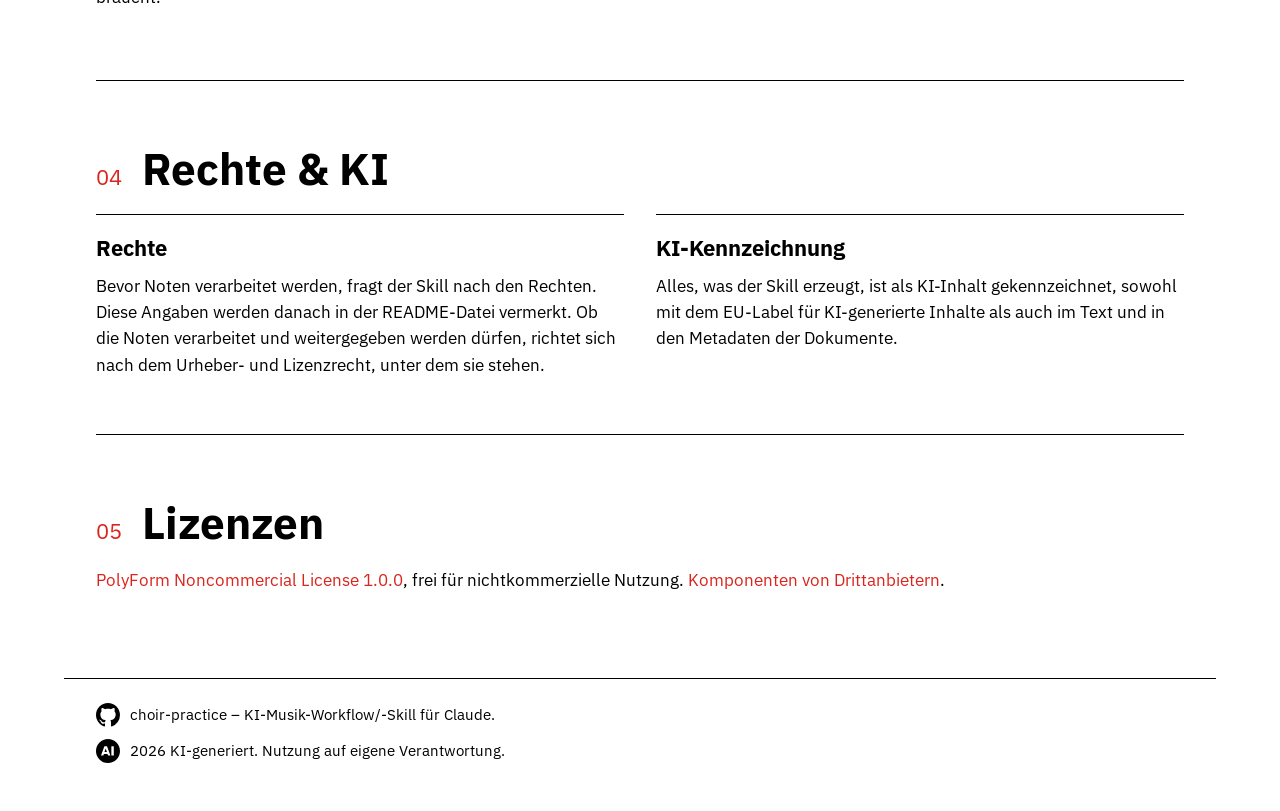
==== commit 3f5d1daf: "Merge origin/main in den Branch (Konflikt im CHANGELOG aufgelöst, beide Einträge behalten)" ====
--- a/docs/index.html
+++ b/docs/index.html
@@ -3,7 +3,7 @@
 <head>
 <meta charset="utf-8">
 <meta name="viewport" content="width=device-width, initial-scale=1">
-<title>choir-practice Skill – Deine Stimme. Deine Noten. Überall lesen, hören, üben.</title>
+<title>choir-practice Skill – Deine Chorstimme. Deine Noten. Überall lesen, hören und singen.</title>
 <meta name="description" content="Dokumentation eines agentischen KI-Musik-Workflows und -Skills entwickelt für und mit Claude Code als privates Code-Experiment. Es handelt sich ausschließlich um einen „Proof of Concept“. Aus Chornoten entsteht am Ende ein „KI-geprüftes“ ZIP, in dem sich für jede Stimme 10 Aufnahmen zum Üben befinden.">
 <meta name="color-scheme" content="light dark">
 <link rel="canonical" href="https://vbth.github.io/choir-practice/">
@@ -12,7 +12,7 @@
 <link rel="alternate" hreflang="x-default" href="https://vbth.github.io/choir-practice/">
 <meta property="og:type" content="website">
 <meta property="og:site_name" content="choir-practice Skill">
-<meta property="og:title" content="choir-practice Skill – Deine Stimme. Deine Noten. Überall lesen, hören, üben.">
+<meta property="og:title" content="choir-practice Skill – Deine Chorstimme. Deine Noten. Überall lesen, hören und singen.">
 <meta property="og:description" content="Dokumentation eines agentischen KI-Musik-Workflows und -Skills entwickelt für und mit Claude Code als privates Code-Experiment. Es handelt sich ausschließlich um einen „Proof of Concept“. Aus Chornoten entsteht am Ende ein „KI-geprüftes“ ZIP, in dem sich für jede Stimme 10 Aufnahmen zum Üben befinden.">
 <meta property="og:url" content="https://vbth.github.io/choir-practice/">
 <meta property="og:locale" content="de_DE">
@@ -23,7 +23,7 @@
 <meta property="og:image:height" content="1260">
 <meta property="og:image:alt" content="Ein Mann mit Kopfhörern steht in einer alten Badewanne und singt vom Notenblatt, neben ihm schwimmt eine Quietscheente, rote Noten schweben im Raum">
 <meta name="twitter:card" content="summary_large_image">
-<meta name="twitter:title" content="choir-practice Skill – Deine Stimme. Deine Noten. Überall lesen, hören, üben.">
+<meta name="twitter:title" content="choir-practice Skill – Deine Chorstimme. Deine Noten. Überall lesen, hören und singen.">
 <meta name="twitter:description" content="Dokumentation eines agentischen KI-Musik-Workflows und -Skills entwickelt für und mit Claude Code als privates Code-Experiment. Es handelt sich ausschließlich um einen „Proof of Concept“. Aus Chornoten entsteht am Ende ein „KI-geprüftes“ ZIP, in dem sich für jede Stimme 10 Aufnahmen zum Üben befinden.">
 <meta name="twitter:image" content="https://vbth.github.io/choir-practice/img/og.png?v=9e550c98">
 <meta name="twitter:image:alt" content="Ein Mann mit Kopfhörern steht in einer alten Badewanne und singt vom Notenblatt, neben ihm schwimmt eine Quietscheente, rote Noten schweben im Raum">
@@ -81,7 +81,7 @@
 <figure class="banner"><picture><source media="(prefers-color-scheme: dark)" srcset="img/header-dark.png?v=e2381952"><img src="img/header.png?v=75c1c652" alt="Ein Mann mit Kopfhörern steht in einer alten Badewanne und singt vom Notenblatt, neben ihm schwimmt eine Quietscheente, rote Noten schweben im Raum" width="1280" height="640" fetchpriority="high" decoding="async"></picture>
 </figure>
 <section id="start" class="hero">
- <h1>Deine Stimme. Deine&nbsp;Noten.<br>Überall lesen, hören,&nbsp;üben.</h1>
+ <h1>Deine Chorstimme. Deine&nbsp;Noten.<br>Überall lesen, hören und&nbsp;singen.</h1>
  <p class="lead">Dokumentation eines agentischen KI-Musik-Workflows und -Skills entwickelt für und mit Claude Code als privates&nbsp;Code-Experiment.<br><br>Es handelt sich ausschließlich um einen „Proof of Concept“. Aus Chornoten entsteht am Ende ein „KI-⁠geprüftes“ ZIP, in dem sich für jede Stimme 10 Aufnahmen zum Üben&nbsp;befinden.</p>
  <p class="cta"><a href="#beispiel-zip">Beispiel&nbsp;ansehen</a></p>
  <dl class="facts"><div><dt>4</dt><dd>Stufen je&nbsp;Stimme</dd></div><div><dt>2</dt><dd>Klänge: Chor und&nbsp;Klavier</dd></div><div><dt>2</dt><dd>Fassungen: normal und&nbsp;langsam</dd></div><div><dt>42</dt><dd>Aufnahmen im&nbsp;Beispiel</dd></div></dl>
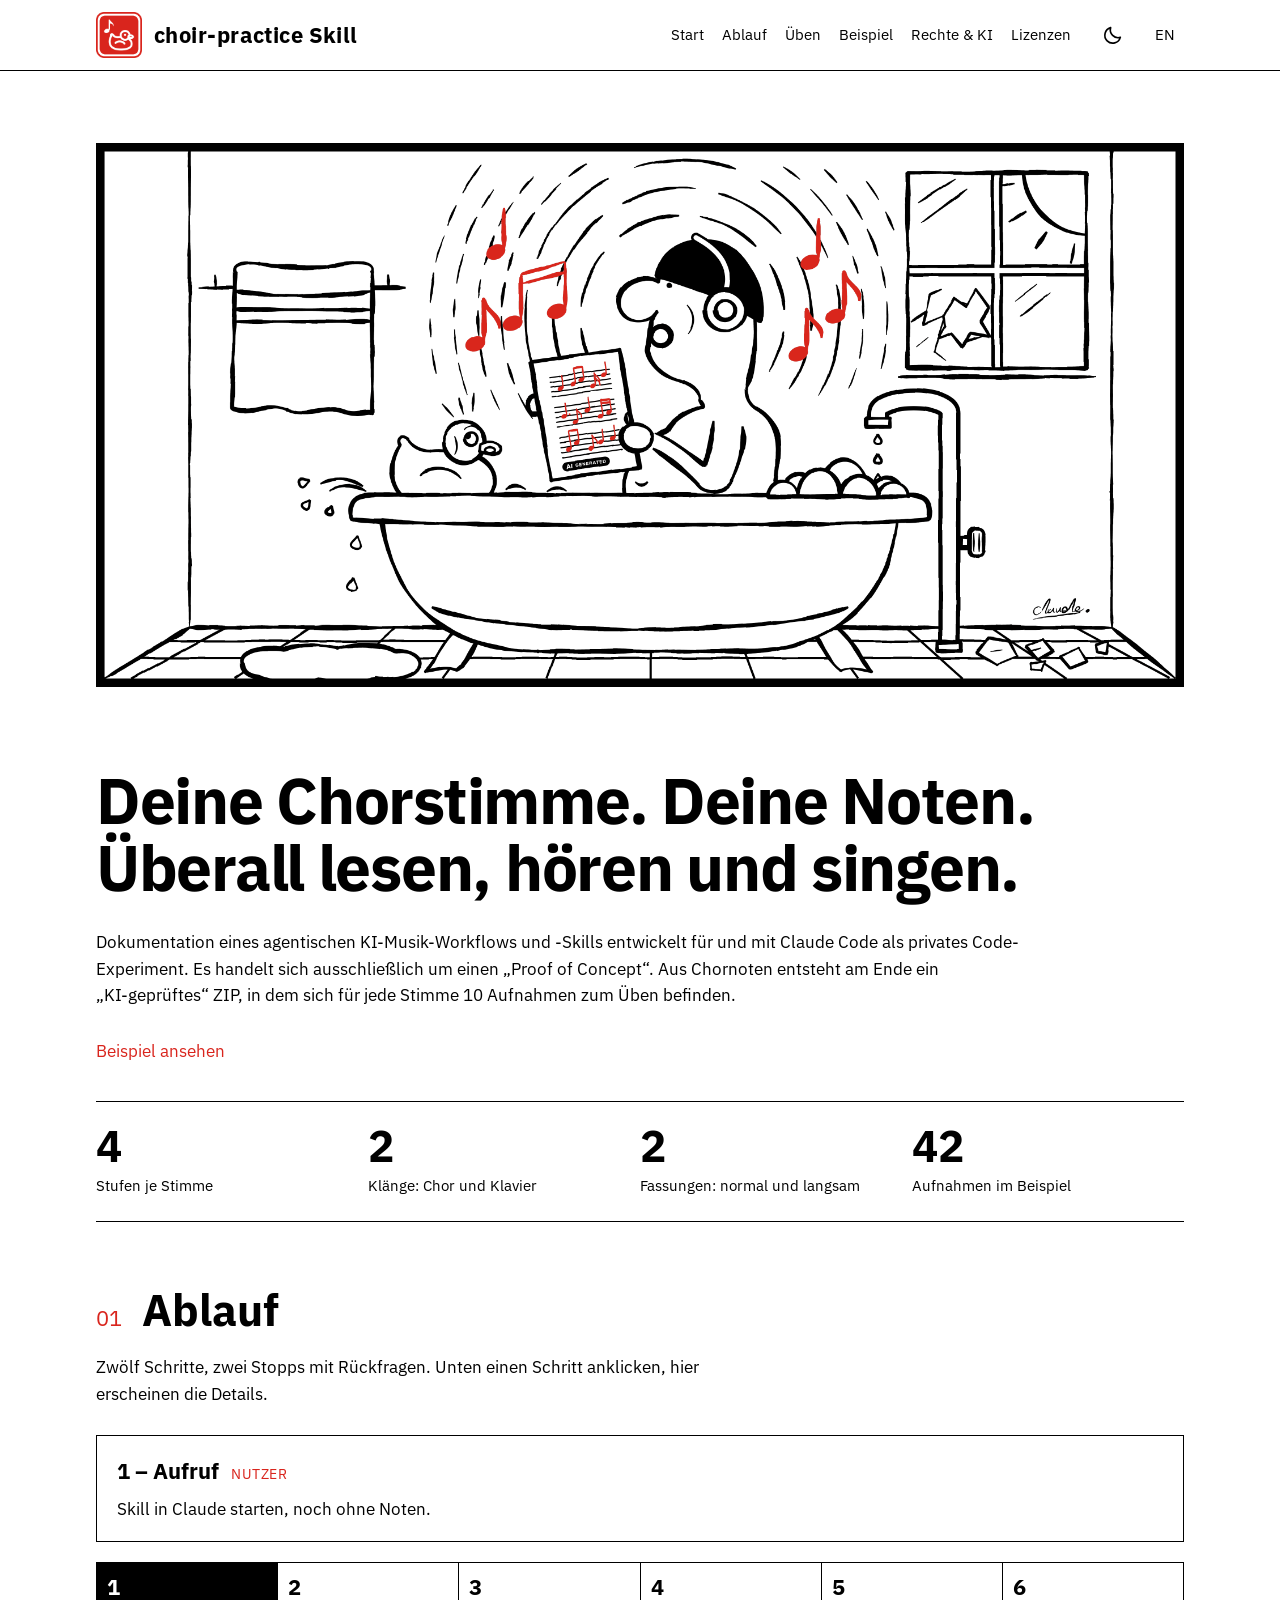
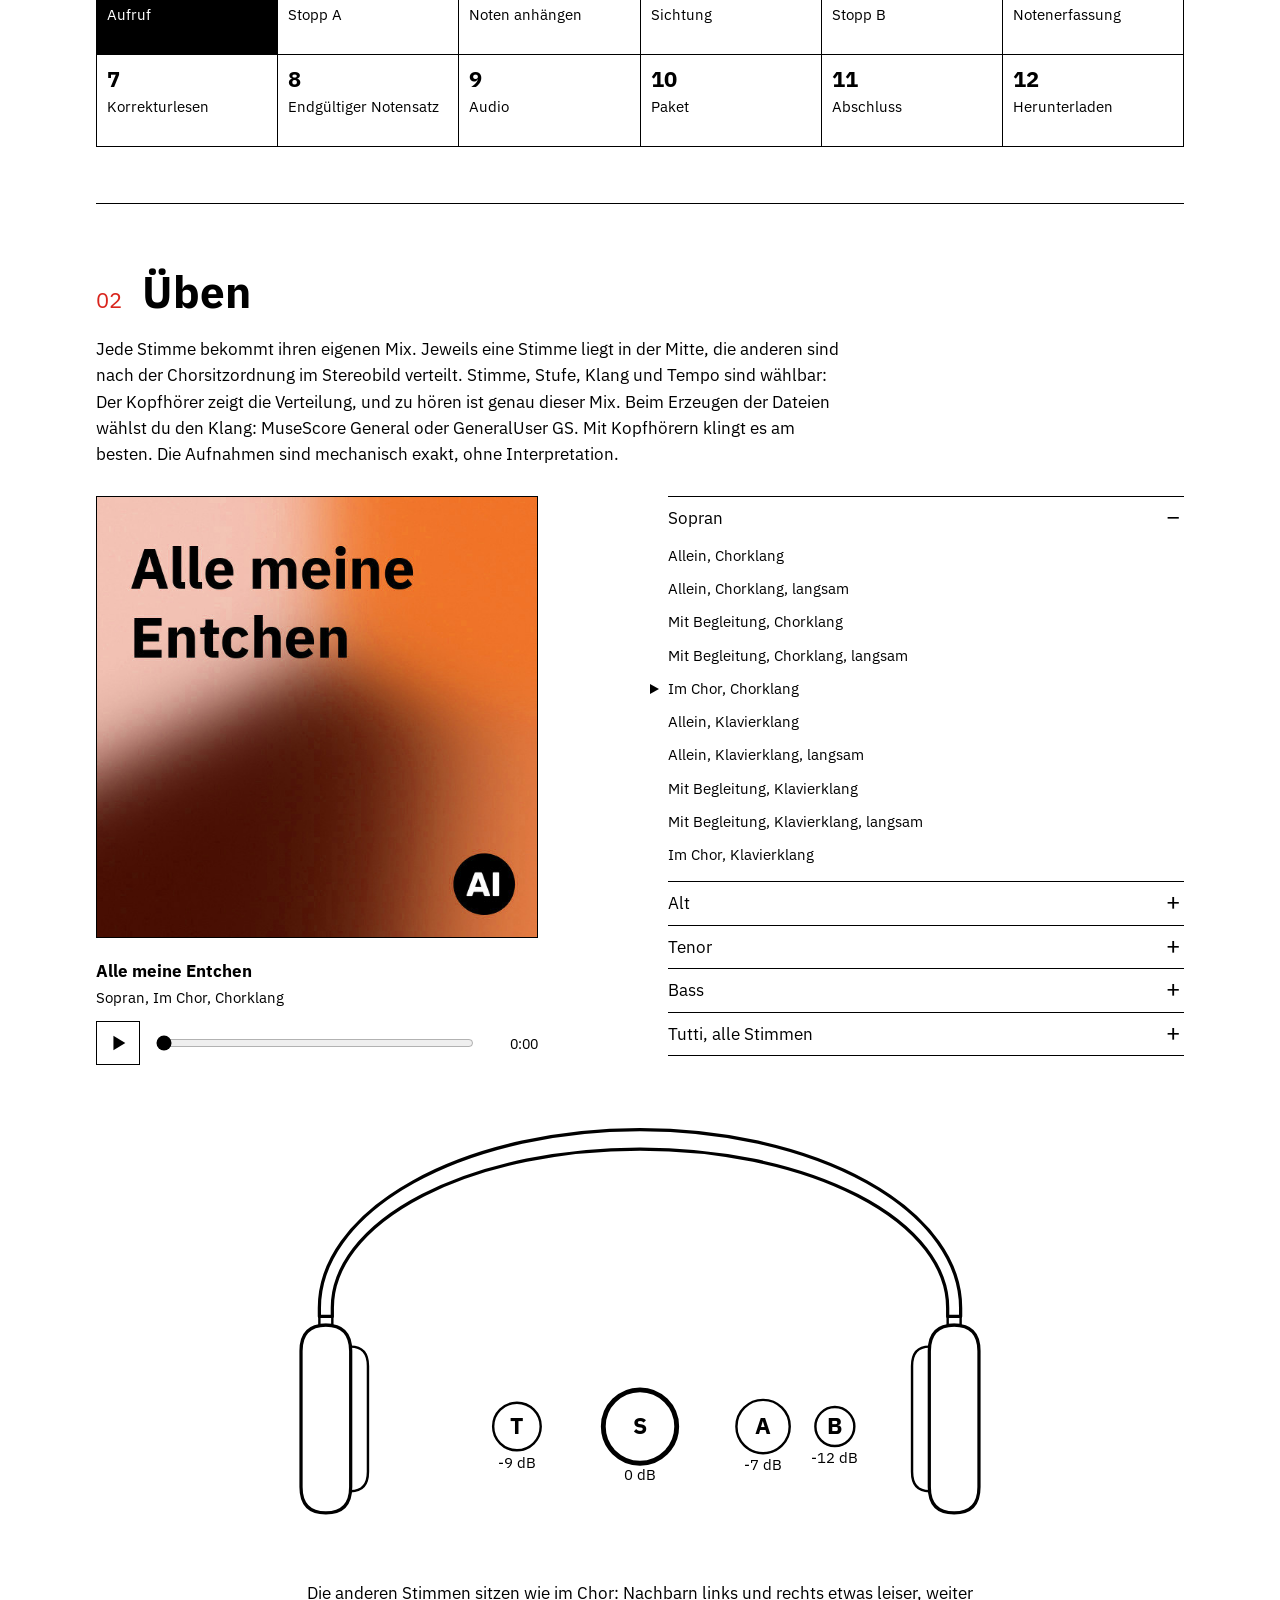
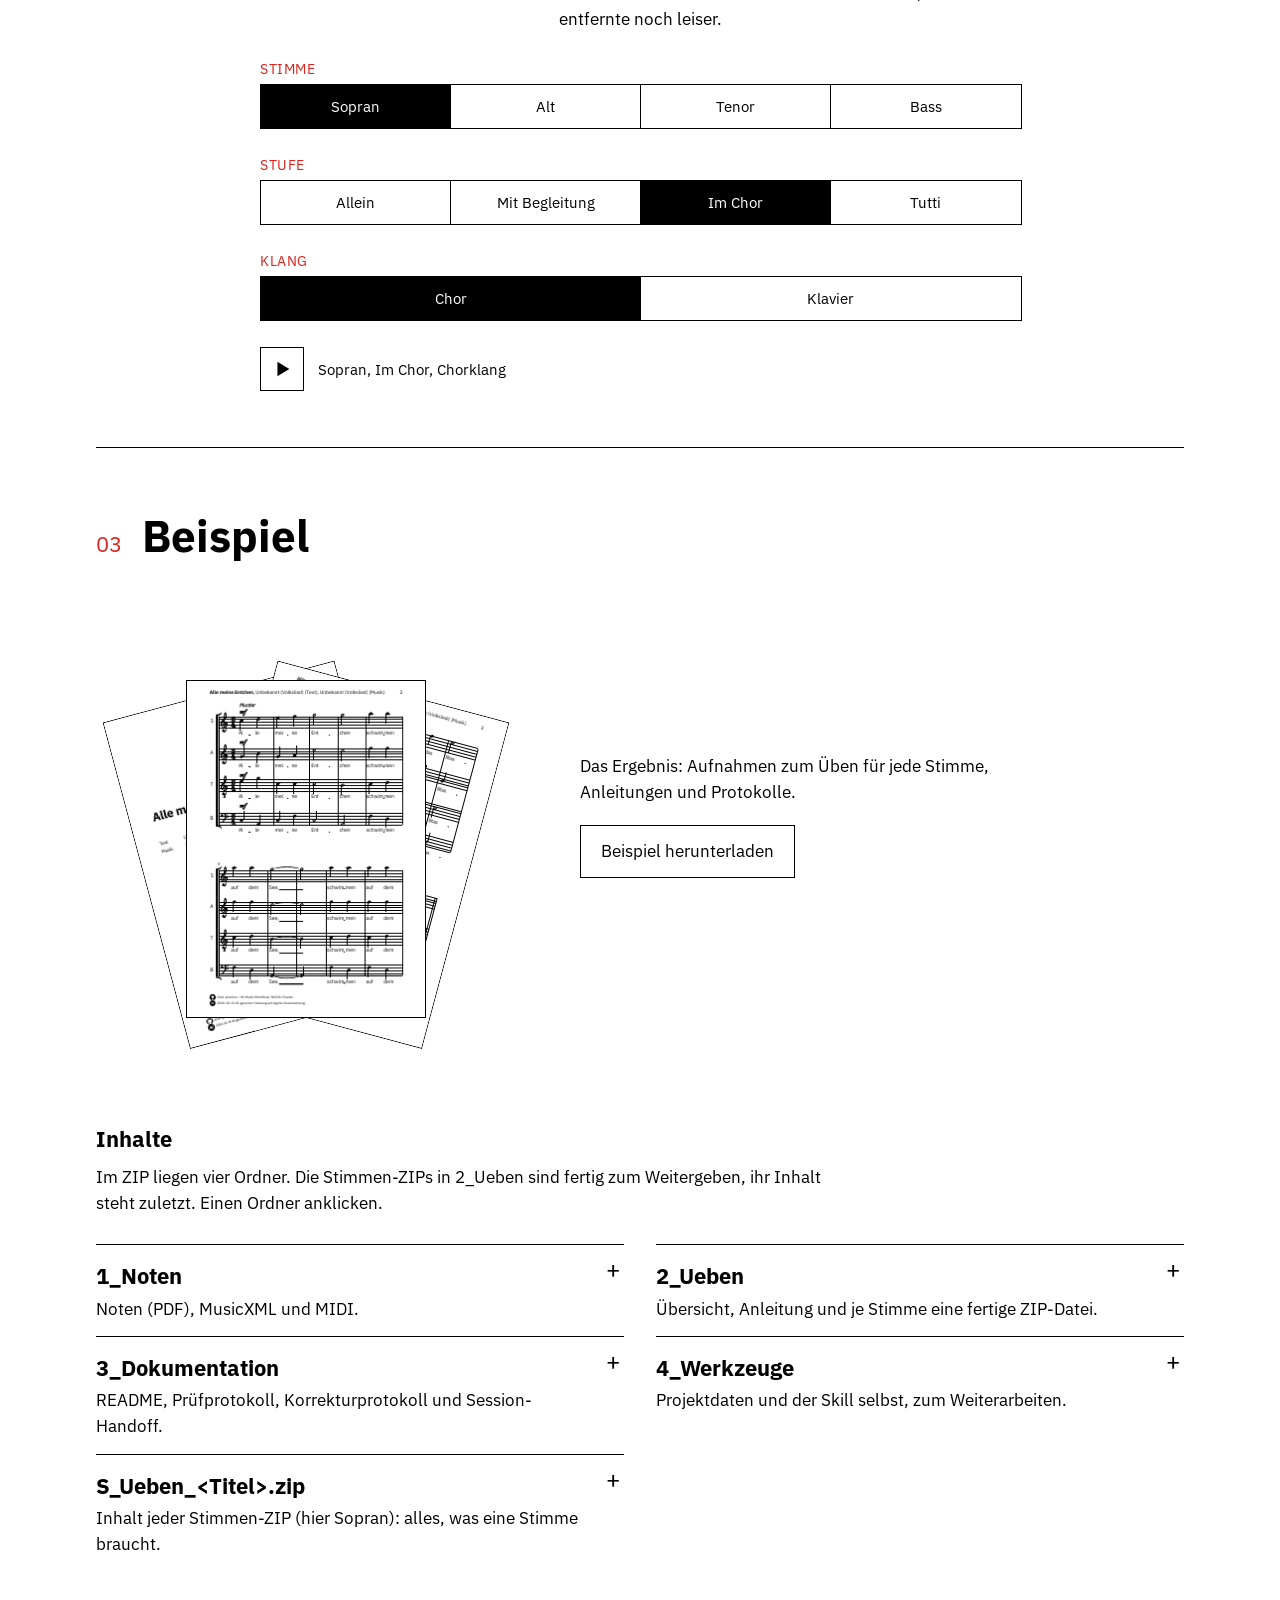
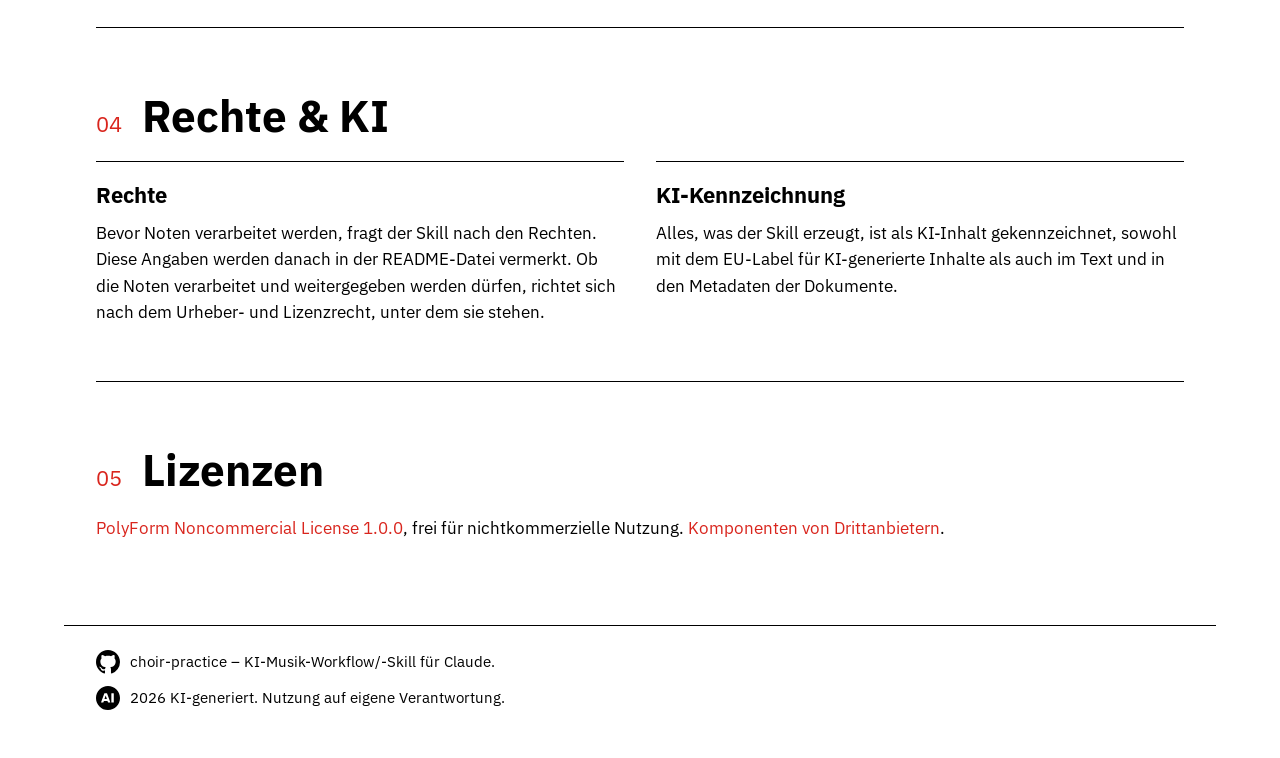
==== commit 5f4015b8: "Einleitung als ein Absatz: Website (DE/EN) und READMEs ohne Absatzumbruch zwischen Titelzeile und Te" ====
--- a/docs/index.html
+++ b/docs/index.html
@@ -82,7 +82,7 @@
 </figure>
 <section id="start" class="hero">
  <h1>Deine Chorstimme. Deine&nbsp;Noten.<br>Überall lesen, hören und&nbsp;singen.</h1>
- <p class="lead">Dokumentation eines agentischen KI-Musik-Workflows und -Skills entwickelt für und mit Claude Code als privates&nbsp;Code-Experiment.<br><br>Es handelt sich ausschließlich um einen „Proof of Concept“. Aus Chornoten entsteht am Ende ein „KI-⁠geprüftes“ ZIP, in dem sich für jede Stimme 10 Aufnahmen zum Üben&nbsp;befinden.</p>
+ <p class="lead">Dokumentation eines agentischen KI-Musik-Workflows und -Skills entwickelt für und mit Claude Code als privates Code-Experiment. Es handelt sich ausschließlich um einen „Proof of Concept“. Aus Chornoten entsteht am Ende ein „KI-⁠geprüftes“ ZIP, in dem sich für jede Stimme 10 Aufnahmen zum Üben&nbsp;befinden.</p>
  <p class="cta"><a href="#beispiel-zip">Beispiel&nbsp;ansehen</a></p>
  <dl class="facts"><div><dt>4</dt><dd>Stufen je&nbsp;Stimme</dd></div><div><dt>2</dt><dd>Klänge: Chor und&nbsp;Klavier</dd></div><div><dt>2</dt><dd>Fassungen: normal und&nbsp;langsam</dd></div><div><dt>42</dt><dd>Aufnahmen im&nbsp;Beispiel</dd></div></dl>
 </section>
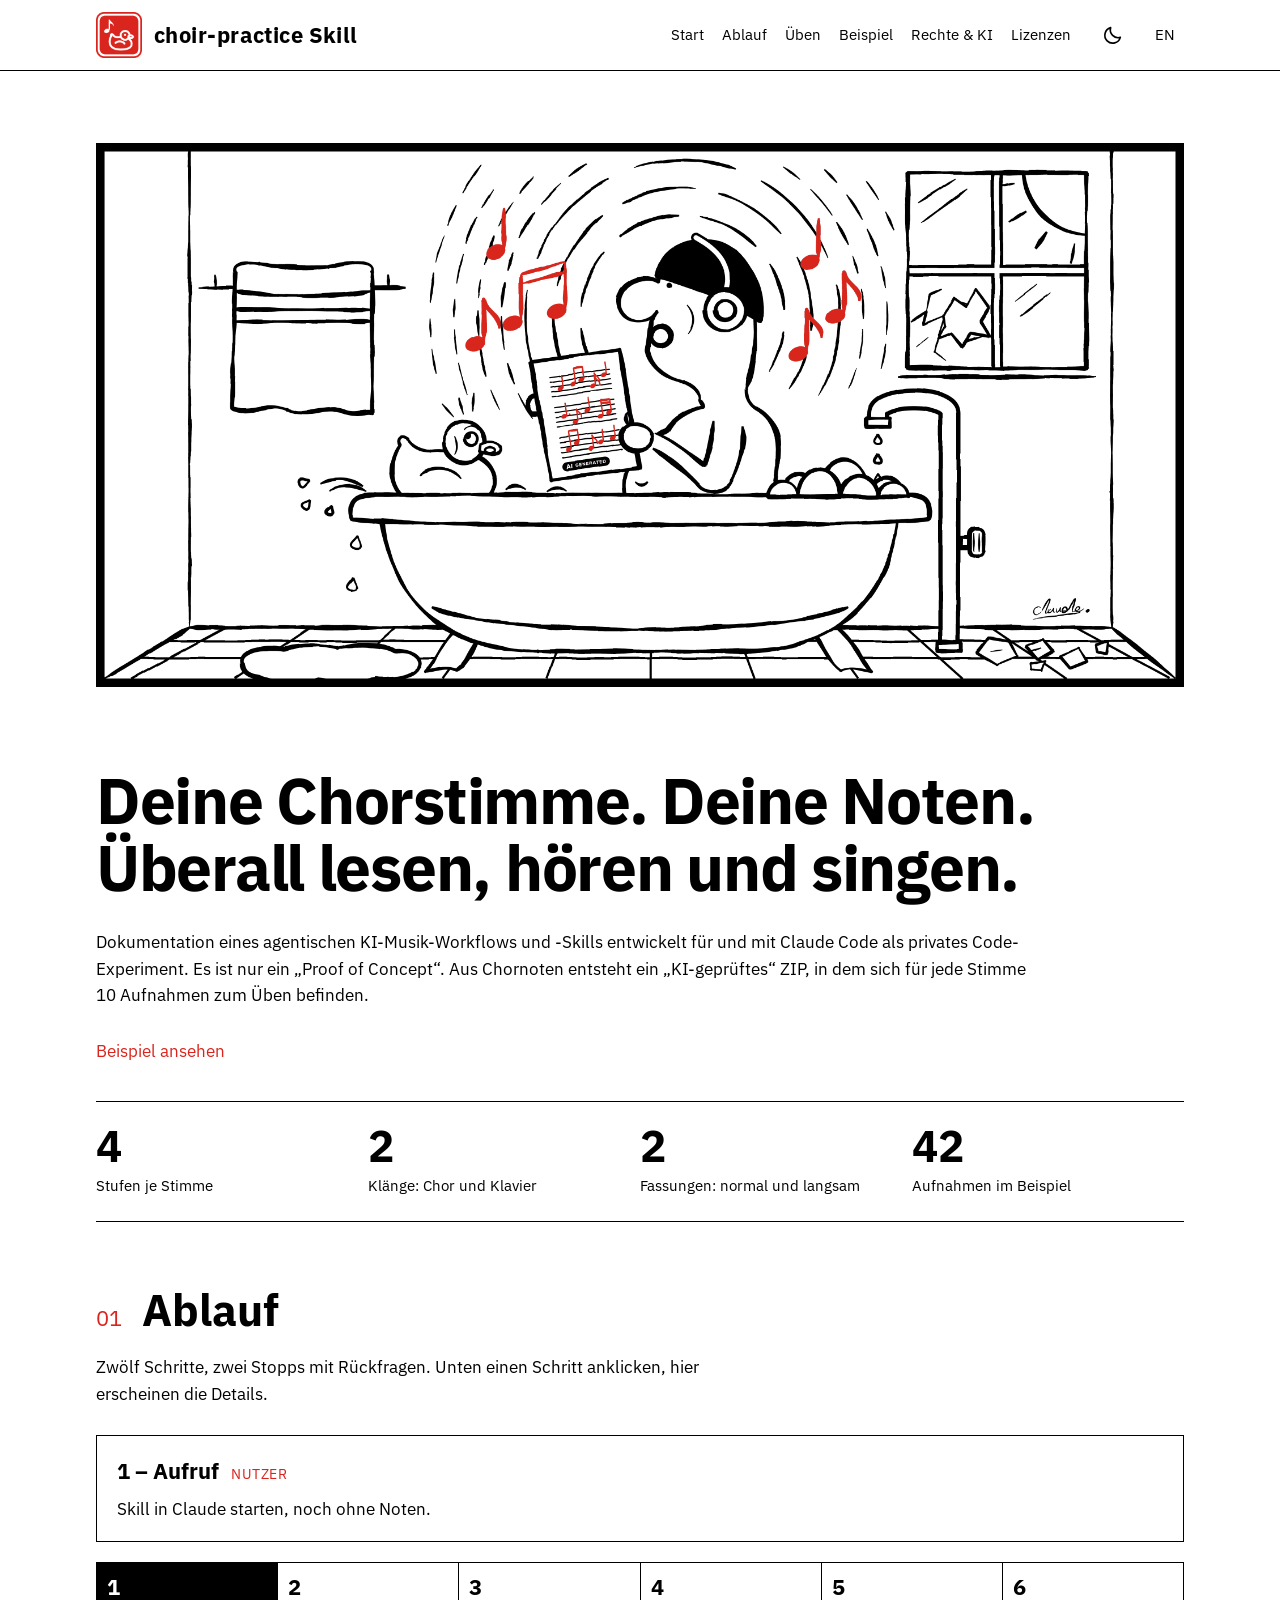
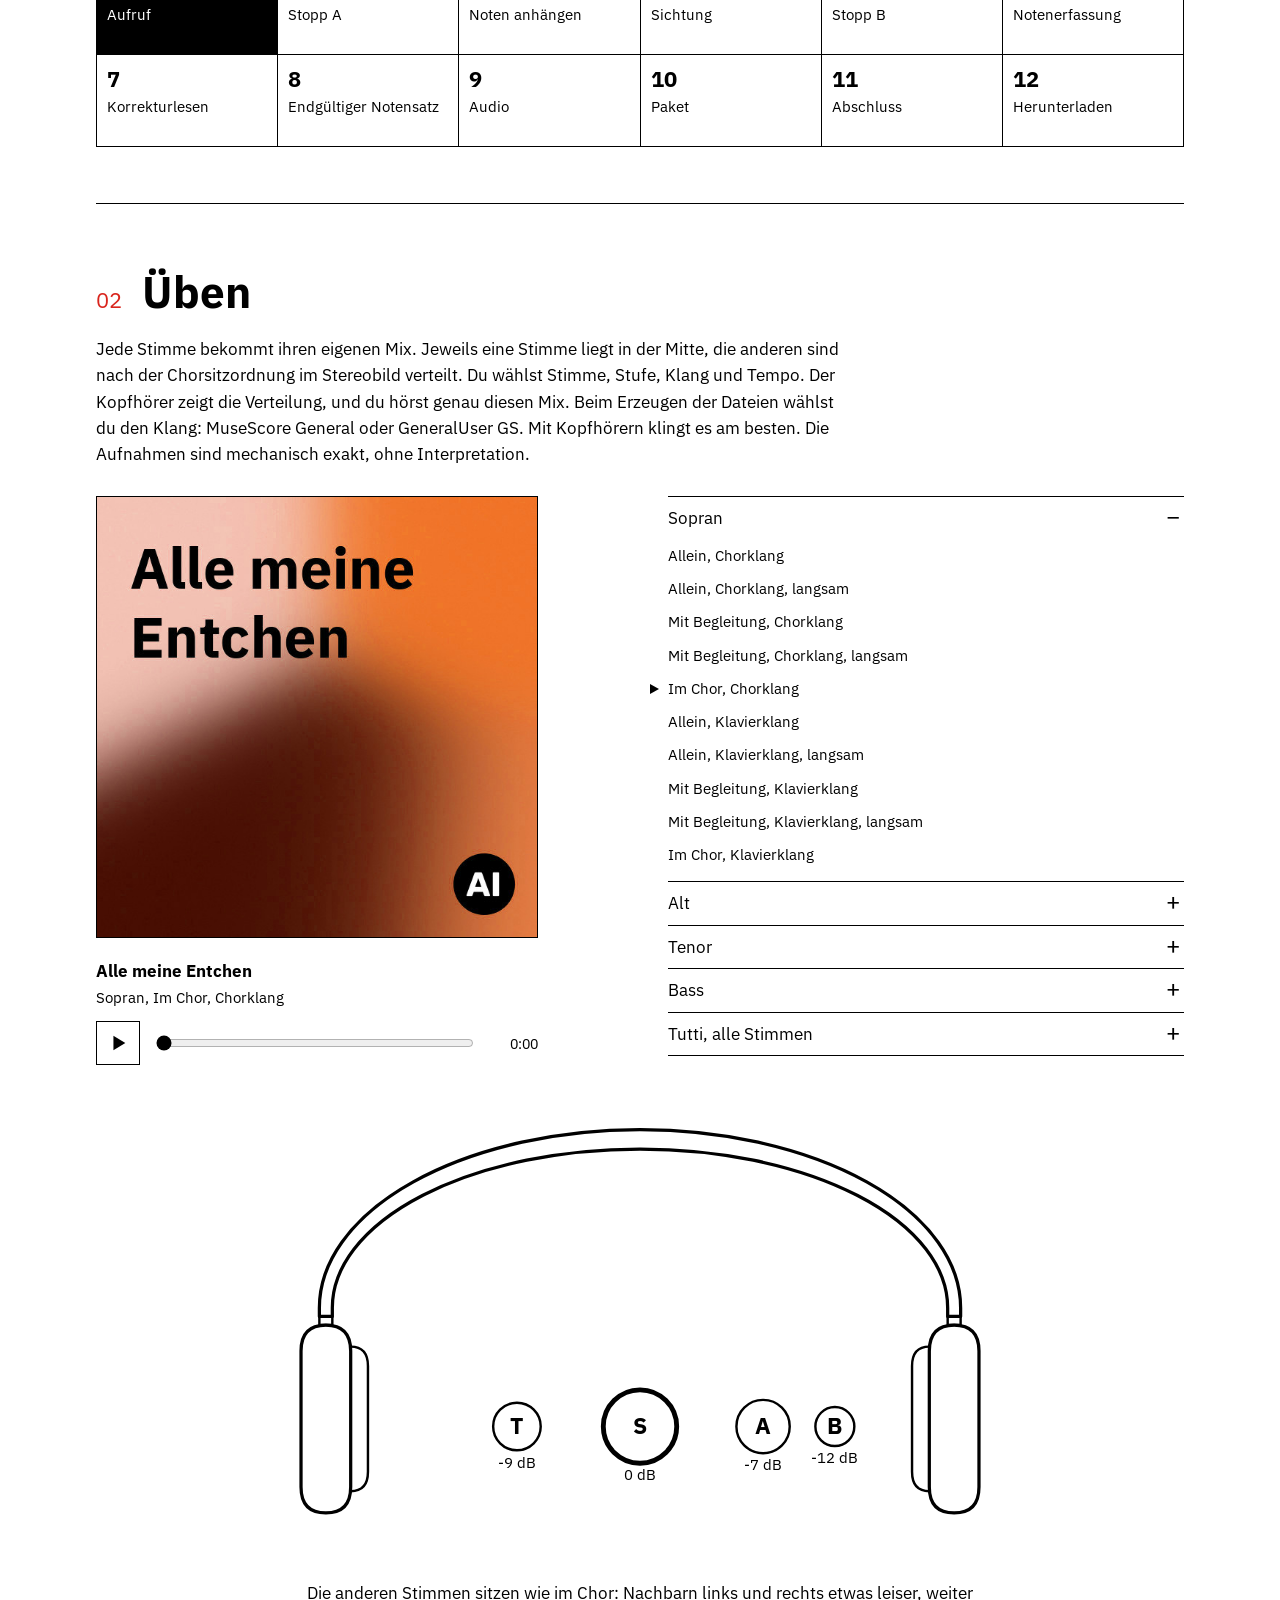
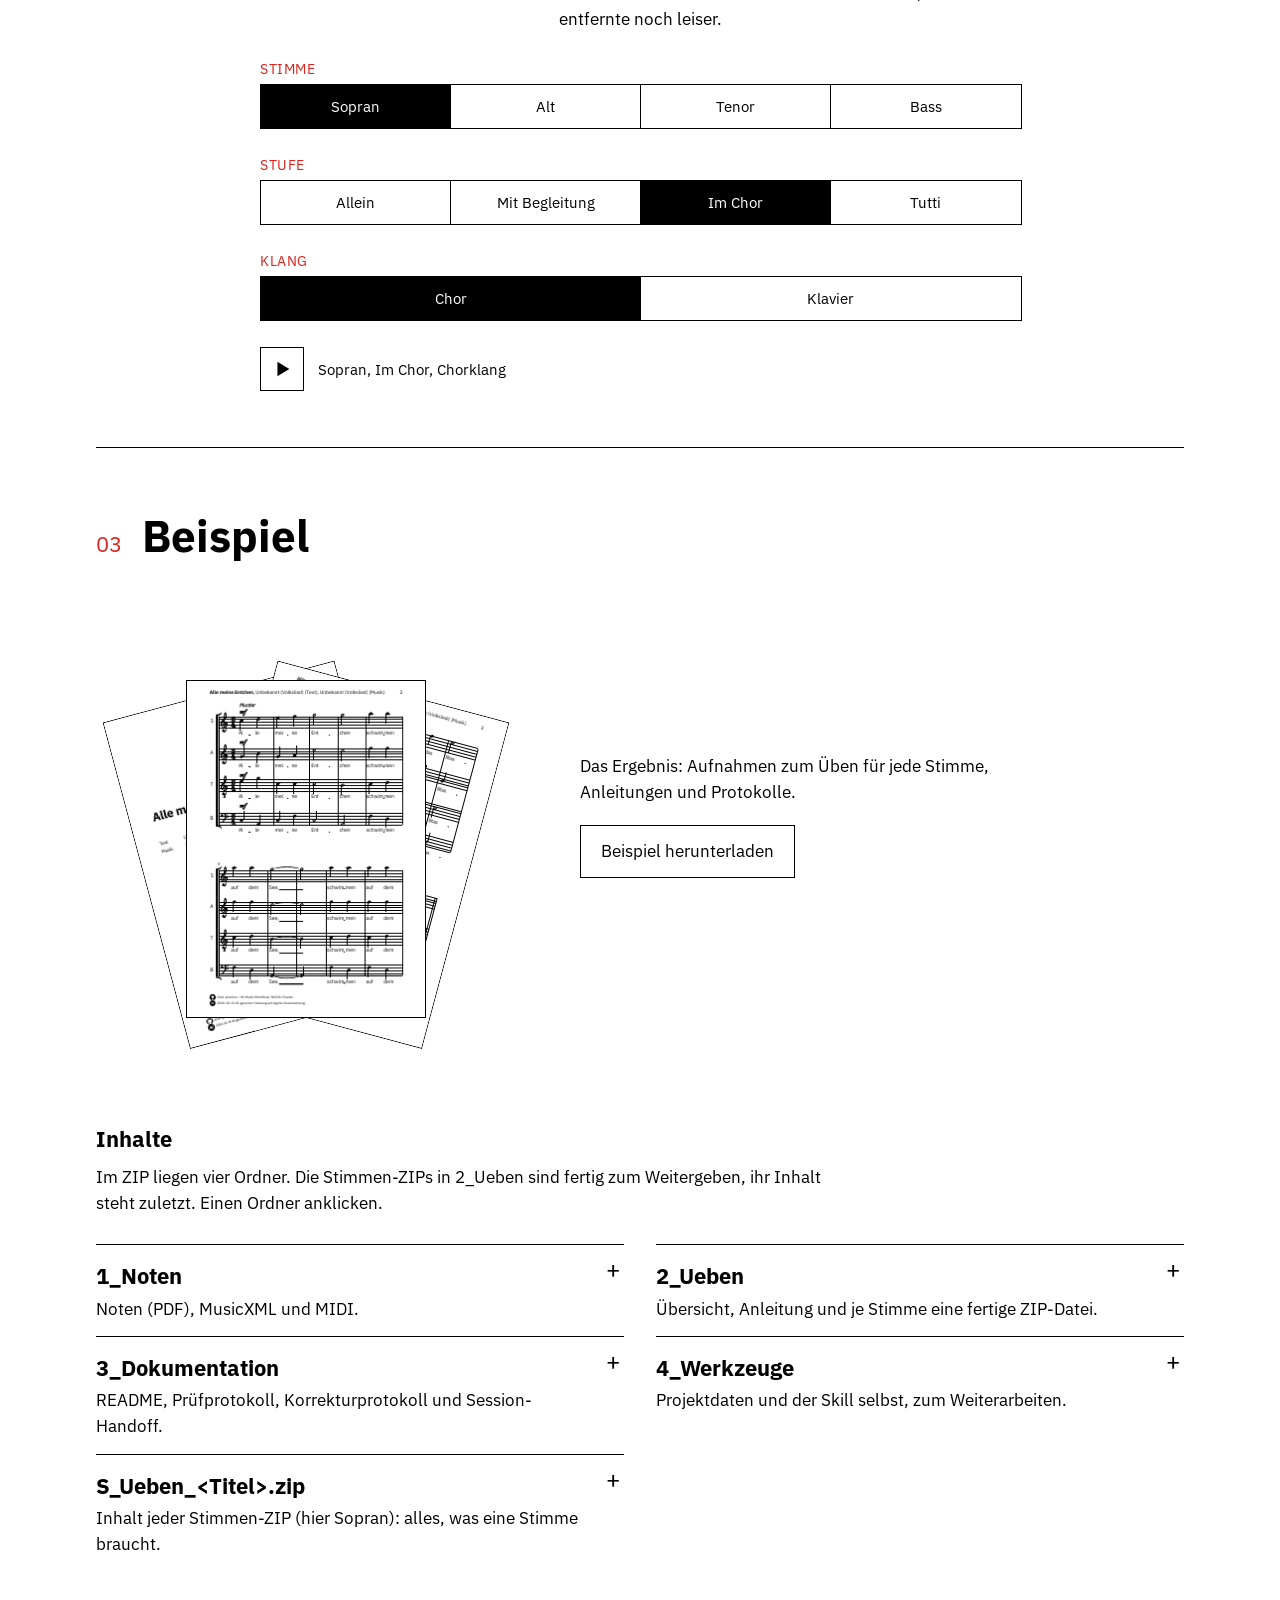
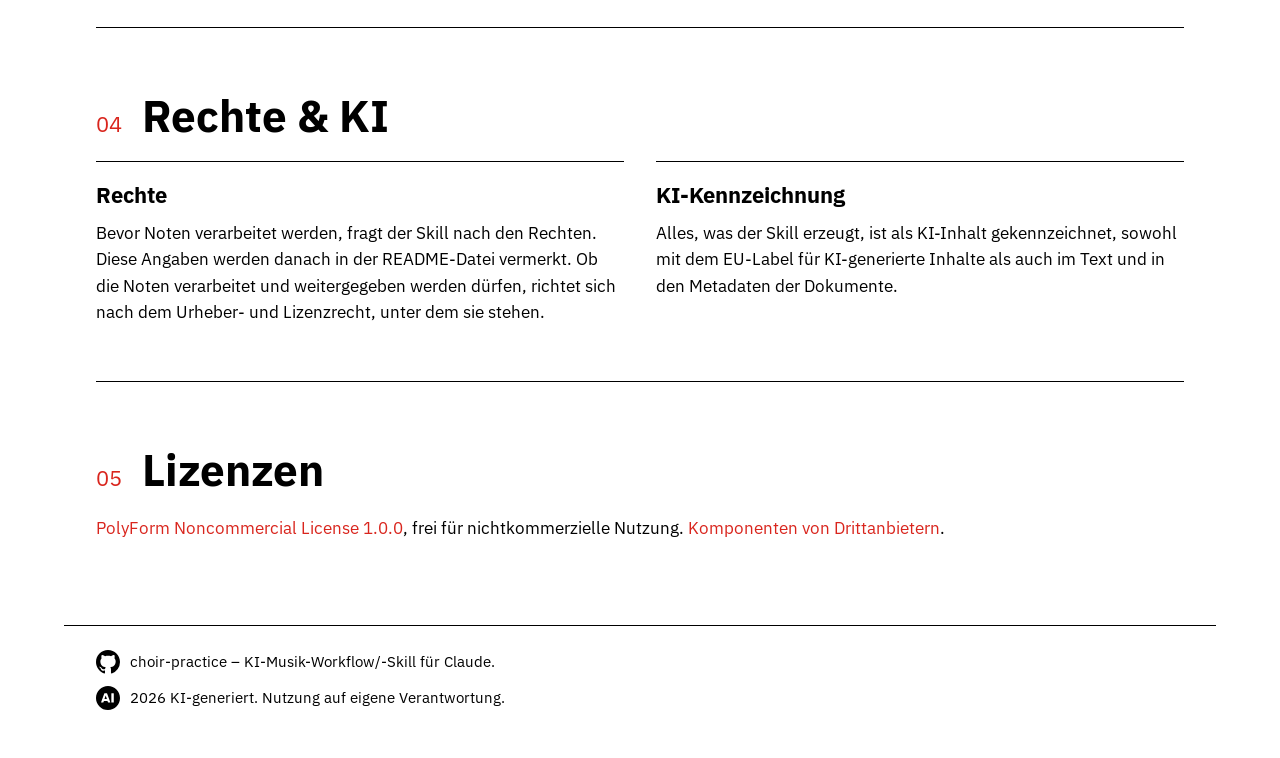
==== commit d3f03992: "Website-Texte DE/EN sachlicher formuliert Einleitung (Meta, Lead) wie in den READMEs, Abschnitt Üben" ====
--- a/docs/index.html
+++ b/docs/index.html
@@ -4,7 +4,7 @@
 <meta charset="utf-8">
 <meta name="viewport" content="width=device-width, initial-scale=1">
 <title>choir-practice Skill – Deine Chorstimme. Deine Noten. Überall lesen, hören und singen.</title>
-<meta name="description" content="Dokumentation eines agentischen KI-Musik-Workflows und -Skills entwickelt für und mit Claude Code als privates Code-Experiment. Es handelt sich ausschließlich um einen „Proof of Concept“. Aus Chornoten entsteht am Ende ein „KI-geprüftes“ ZIP, in dem sich für jede Stimme 10 Aufnahmen zum Üben befinden.">
+<meta name="description" content="Dokumentation eines agentischen KI-Musik-Workflows und -Skills entwickelt für und mit Claude Code als privates Code-Experiment. Es ist nur ein „Proof of Concept“. Aus Chornoten entsteht ein „KI-geprüftes“ ZIP, in dem sich für jede Stimme 10 Aufnahmen zum Üben befinden.">
 <meta name="color-scheme" content="light dark">
 <link rel="canonical" href="https://vbth.github.io/choir-practice/">
 <link rel="alternate" hreflang="de" href="https://vbth.github.io/choir-practice/">
@@ -13,7 +13,7 @@
 <meta property="og:type" content="website">
 <meta property="og:site_name" content="choir-practice Skill">
 <meta property="og:title" content="choir-practice Skill – Deine Chorstimme. Deine Noten. Überall lesen, hören und singen.">
-<meta property="og:description" content="Dokumentation eines agentischen KI-Musik-Workflows und -Skills entwickelt für und mit Claude Code als privates Code-Experiment. Es handelt sich ausschließlich um einen „Proof of Concept“. Aus Chornoten entsteht am Ende ein „KI-geprüftes“ ZIP, in dem sich für jede Stimme 10 Aufnahmen zum Üben befinden.">
+<meta property="og:description" content="Dokumentation eines agentischen KI-Musik-Workflows und -Skills entwickelt für und mit Claude Code als privates Code-Experiment. Es ist nur ein „Proof of Concept“. Aus Chornoten entsteht ein „KI-geprüftes“ ZIP, in dem sich für jede Stimme 10 Aufnahmen zum Üben befinden.">
 <meta property="og:url" content="https://vbth.github.io/choir-practice/">
 <meta property="og:locale" content="de_DE">
 <meta property="og:locale:alternate" content="en_US">
@@ -24,7 +24,7 @@
 <meta property="og:image:alt" content="Ein Mann mit Kopfhörern steht in einer alten Badewanne und singt vom Notenblatt, neben ihm schwimmt eine Quietscheente, rote Noten schweben im Raum">
 <meta name="twitter:card" content="summary_large_image">
 <meta name="twitter:title" content="choir-practice Skill – Deine Chorstimme. Deine Noten. Überall lesen, hören und singen.">
-<meta name="twitter:description" content="Dokumentation eines agentischen KI-Musik-Workflows und -Skills entwickelt für und mit Claude Code als privates Code-Experiment. Es handelt sich ausschließlich um einen „Proof of Concept“. Aus Chornoten entsteht am Ende ein „KI-geprüftes“ ZIP, in dem sich für jede Stimme 10 Aufnahmen zum Üben befinden.">
+<meta name="twitter:description" content="Dokumentation eines agentischen KI-Musik-Workflows und -Skills entwickelt für und mit Claude Code als privates Code-Experiment. Es ist nur ein „Proof of Concept“. Aus Chornoten entsteht ein „KI-geprüftes“ ZIP, in dem sich für jede Stimme 10 Aufnahmen zum Üben befinden.">
 <meta name="twitter:image" content="https://vbth.github.io/choir-practice/img/og.png?v=9e550c98">
 <meta name="twitter:image:alt" content="Ein Mann mit Kopfhörern steht in einer alten Badewanne und singt vom Notenblatt, neben ihm schwimmt eine Quietscheente, rote Noten schweben im Raum">
 <link rel="icon" href="img/favicon.svg?v=3c3022a9" type="image/svg+xml">
@@ -40,7 +40,7 @@
  "@context": "https://schema.org",
  "@type": "SoftwareApplication",
  "name": "choir-practice Skill",
- "description": "Dokumentation eines agentischen KI-Musik-Workflows und -Skills entwickelt für und mit Claude Code als privates Code-Experiment. Es handelt sich ausschließlich um einen „Proof of Concept“. Aus Chornoten entsteht am Ende ein „KI-geprüftes“ ZIP, in dem sich für jede Stimme 10 Aufnahmen zum Üben befinden.",
+ "description": "Dokumentation eines agentischen KI-Musik-Workflows und -Skills entwickelt für und mit Claude Code als privates Code-Experiment. Es ist nur ein „Proof of Concept“. Aus Chornoten entsteht ein „KI-geprüftes“ ZIP, in dem sich für jede Stimme 10 Aufnahmen zum Üben befinden.",
  "url": "https://vbth.github.io/choir-practice/",
  "inLanguage": "de",
  "softwareVersion": "1.0.0",
@@ -82,7 +82,7 @@
 </figure>
 <section id="start" class="hero">
  <h1>Deine Chorstimme. Deine&nbsp;Noten.<br>Überall lesen, hören und&nbsp;singen.</h1>
- <p class="lead">Dokumentation eines agentischen KI-Musik-Workflows und -Skills entwickelt für und mit Claude Code als privates Code-Experiment. Es handelt sich ausschließlich um einen „Proof of Concept“. Aus Chornoten entsteht am Ende ein „KI-⁠geprüftes“ ZIP, in dem sich für jede Stimme 10 Aufnahmen zum Üben&nbsp;befinden.</p>
+ <p class="lead">Dokumentation eines agentischen KI-Musik-Workflows und -Skills entwickelt für und mit Claude Code als privates Code-Experiment. Es ist nur ein „Proof of Concept“. Aus Chornoten entsteht ein „KI-⁠geprüftes“ ZIP, in dem sich für jede Stimme 10 Aufnahmen zum Üben&nbsp;befinden.</p>
  <p class="cta"><a href="#beispiel-zip">Beispiel&nbsp;ansehen</a></p>
  <dl class="facts"><div><dt>4</dt><dd>Stufen je&nbsp;Stimme</dd></div><div><dt>2</dt><dd>Klänge: Chor und&nbsp;Klavier</dd></div><div><dt>2</dt><dd>Fassungen: normal und&nbsp;langsam</dd></div><div><dt>42</dt><dd>Aufnahmen im&nbsp;Beispiel</dd></div></dl>
 </section>
@@ -92,7 +92,7 @@
  <ol class="chain"><li><button type="button" data-step="0" aria-pressed="false"><span class="n">1</span><span class="s">Aufruf</span></button></li><li><button type="button" data-step="1" aria-pressed="false"><span class="n">2</span><span class="s">Stopp A</span></button></li><li><button type="button" data-step="2" aria-pressed="false"><span class="n">3</span><span class="s">Noten anhängen</span></button></li><li><button type="button" data-step="3" aria-pressed="false"><span class="n">4</span><span class="s">Sichtung</span></button></li><li><button type="button" data-step="4" aria-pressed="false"><span class="n">5</span><span class="s">Stopp B</span></button></li><li><button type="button" data-step="5" aria-pressed="false"><span class="n">6</span><span class="s">Notenerfassung</span></button></li><li><button type="button" data-step="6" aria-pressed="false"><span class="n">7</span><span class="s">Korrekturlesen</span></button></li><li><button type="button" data-step="7" aria-pressed="false"><span class="n">8</span><span class="s">Endgültiger Notensatz</span></button></li><li><button type="button" data-step="8" aria-pressed="false"><span class="n">9</span><span class="s">Audio</span></button></li><li><button type="button" data-step="9" aria-pressed="false"><span class="n">10</span><span class="s">Paket</span></button></li><li><button type="button" data-step="10" aria-pressed="false"><span class="n">11</span><span class="s">Abschluss</span></button></li><li><button type="button" data-step="11" aria-pressed="false"><span class="n">12</span><span class="s">Herunterladen</span></button></li></ol>
 </section>
 <section id="ueben"><h2><span class="num">02</span>Üben</h2>
- <p class="intro">Jede Stimme bekommt ihren eigenen Mix. Jeweils eine Stimme liegt in der Mitte, die anderen sind nach der Chorsitzordnung im Stereobild verteilt. Stimme, Stufe, Klang und Tempo sind wählbar: Der Kopfhörer zeigt die Verteilung, und zu hören ist genau dieser Mix. Beim Erzeugen der Dateien wählst du den Klang: MuseScore General oder GeneralUser GS. Mit Kopfhörern klingt es am besten. Die Aufnahmen sind mechanisch exakt, ohne&nbsp;Interpretation.</p>
+ <p class="intro">Jede Stimme bekommt ihren eigenen Mix. Jeweils eine Stimme liegt in der Mitte, die anderen sind nach der Chorsitzordnung im Stereobild verteilt. Du wählst Stimme, Stufe, Klang und Tempo. Der Kopfhörer zeigt die Verteilung, und du hörst genau diesen Mix. Beim Erzeugen der Dateien wählst du den Klang: MuseScore General oder GeneralUser GS. Mit Kopfhörern klingt es am besten. Die Aufnahmen sind mechanisch exakt, ohne&nbsp;Interpretation.</p>
  <div class="listen" id="player" data-audio="audio/" data-play="Wiedergabe" data-pause="Pause">
   <div class="pbox">
    <img class="art" src="img/cover-de.jpg?v=ccd32531" alt="Albumcover des Beispielpakets" width="600" height="600" loading="lazy">
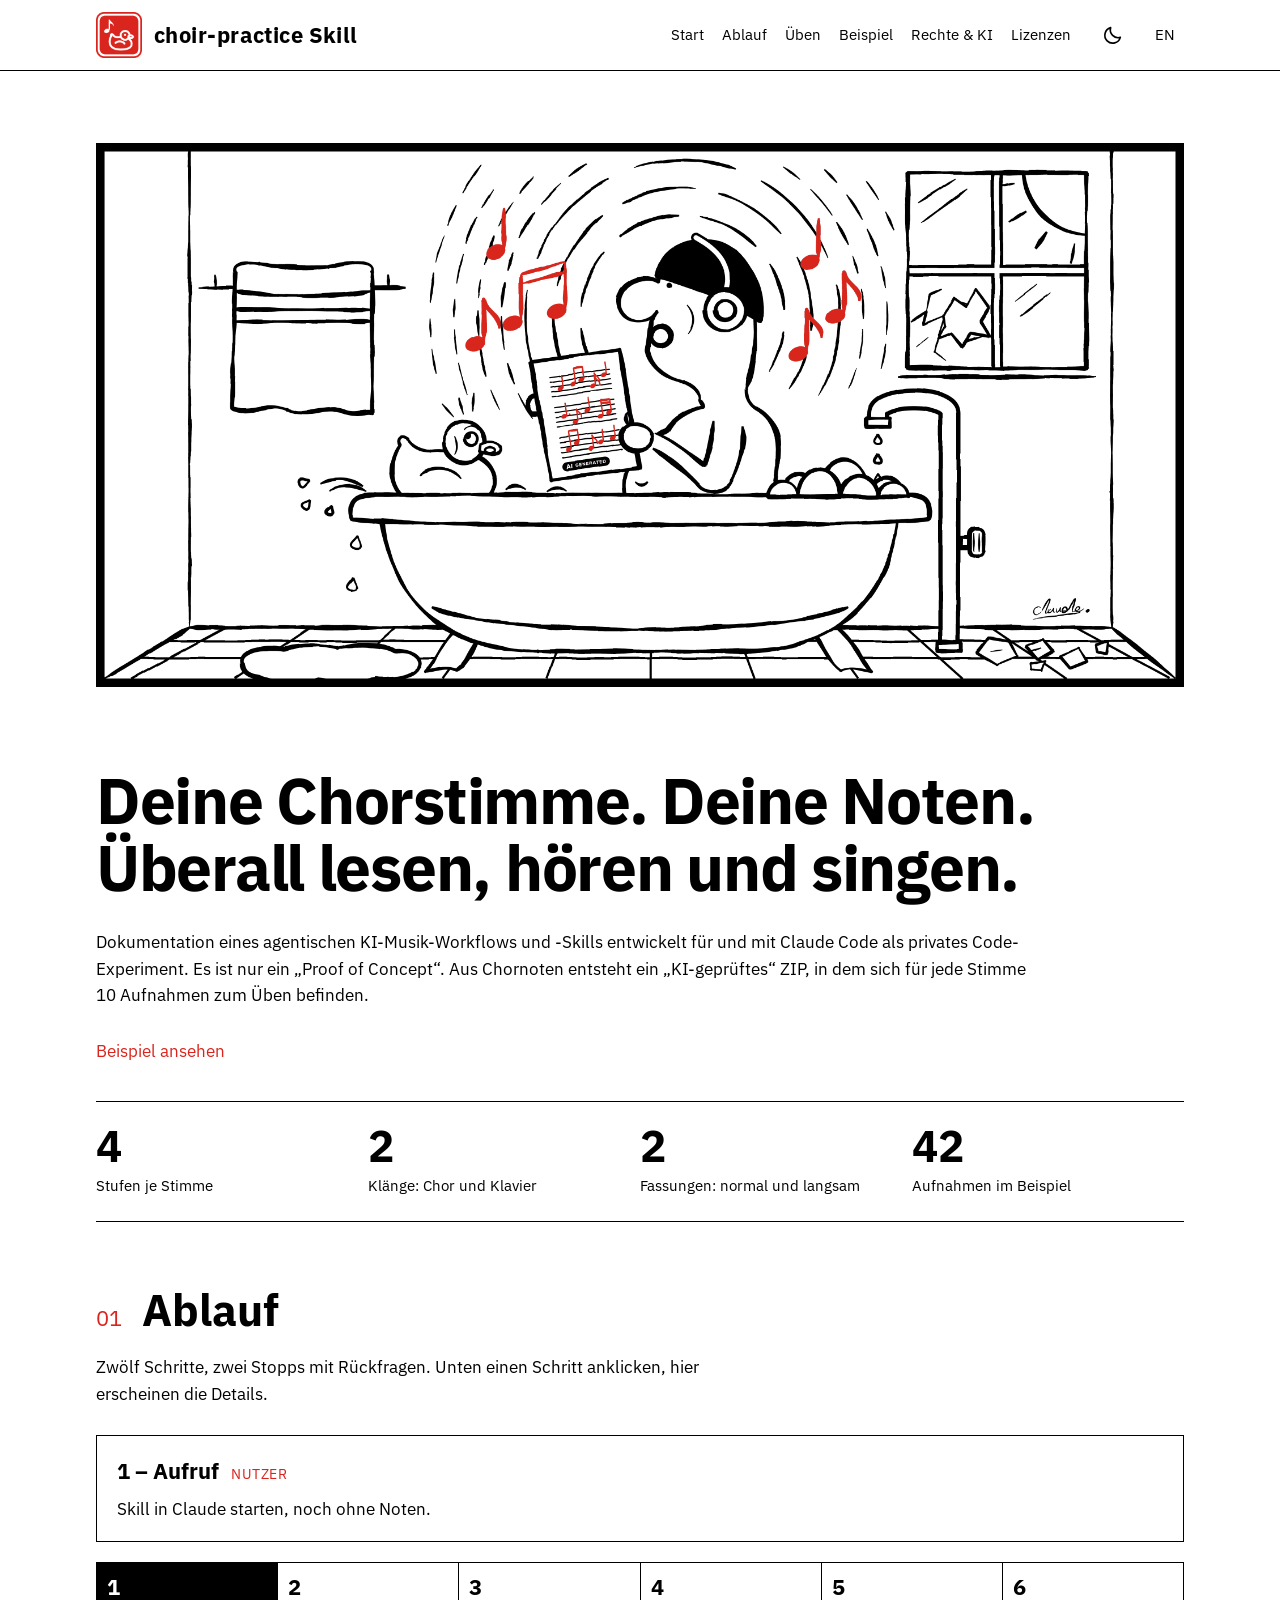
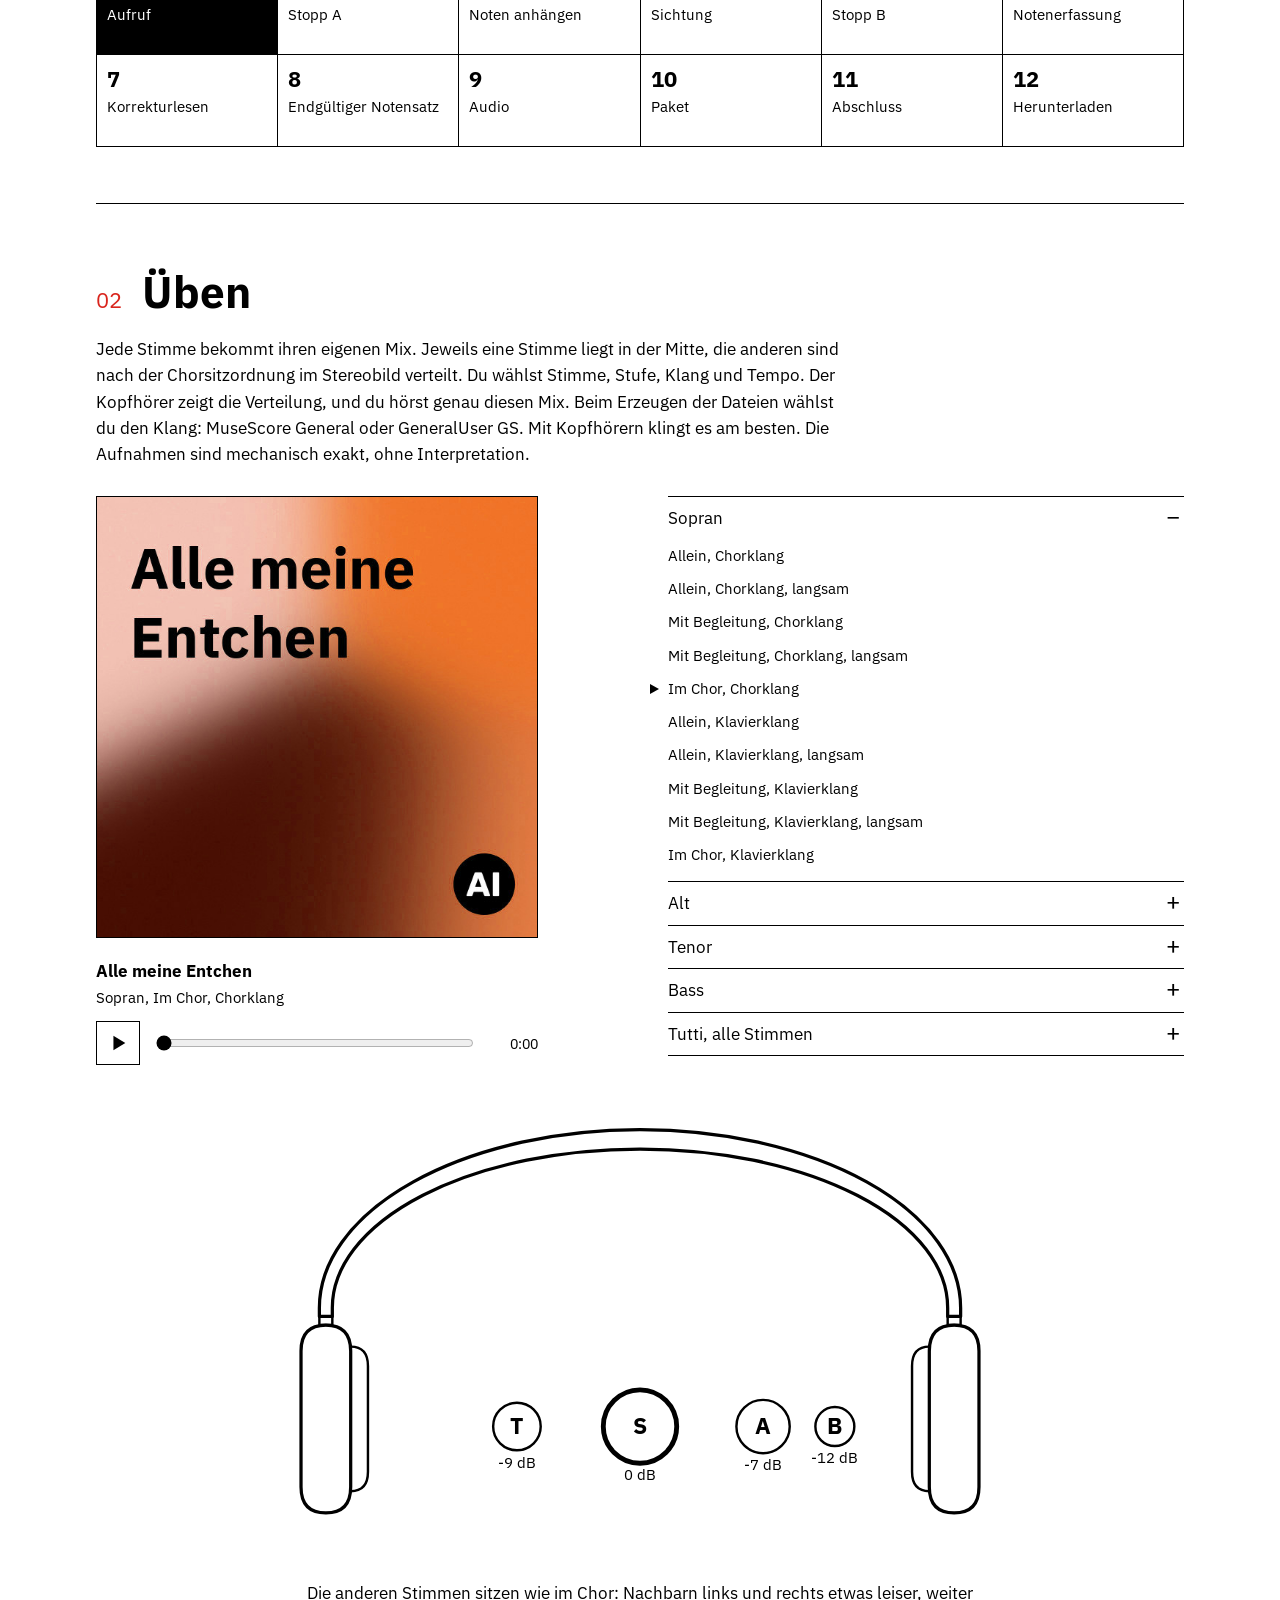
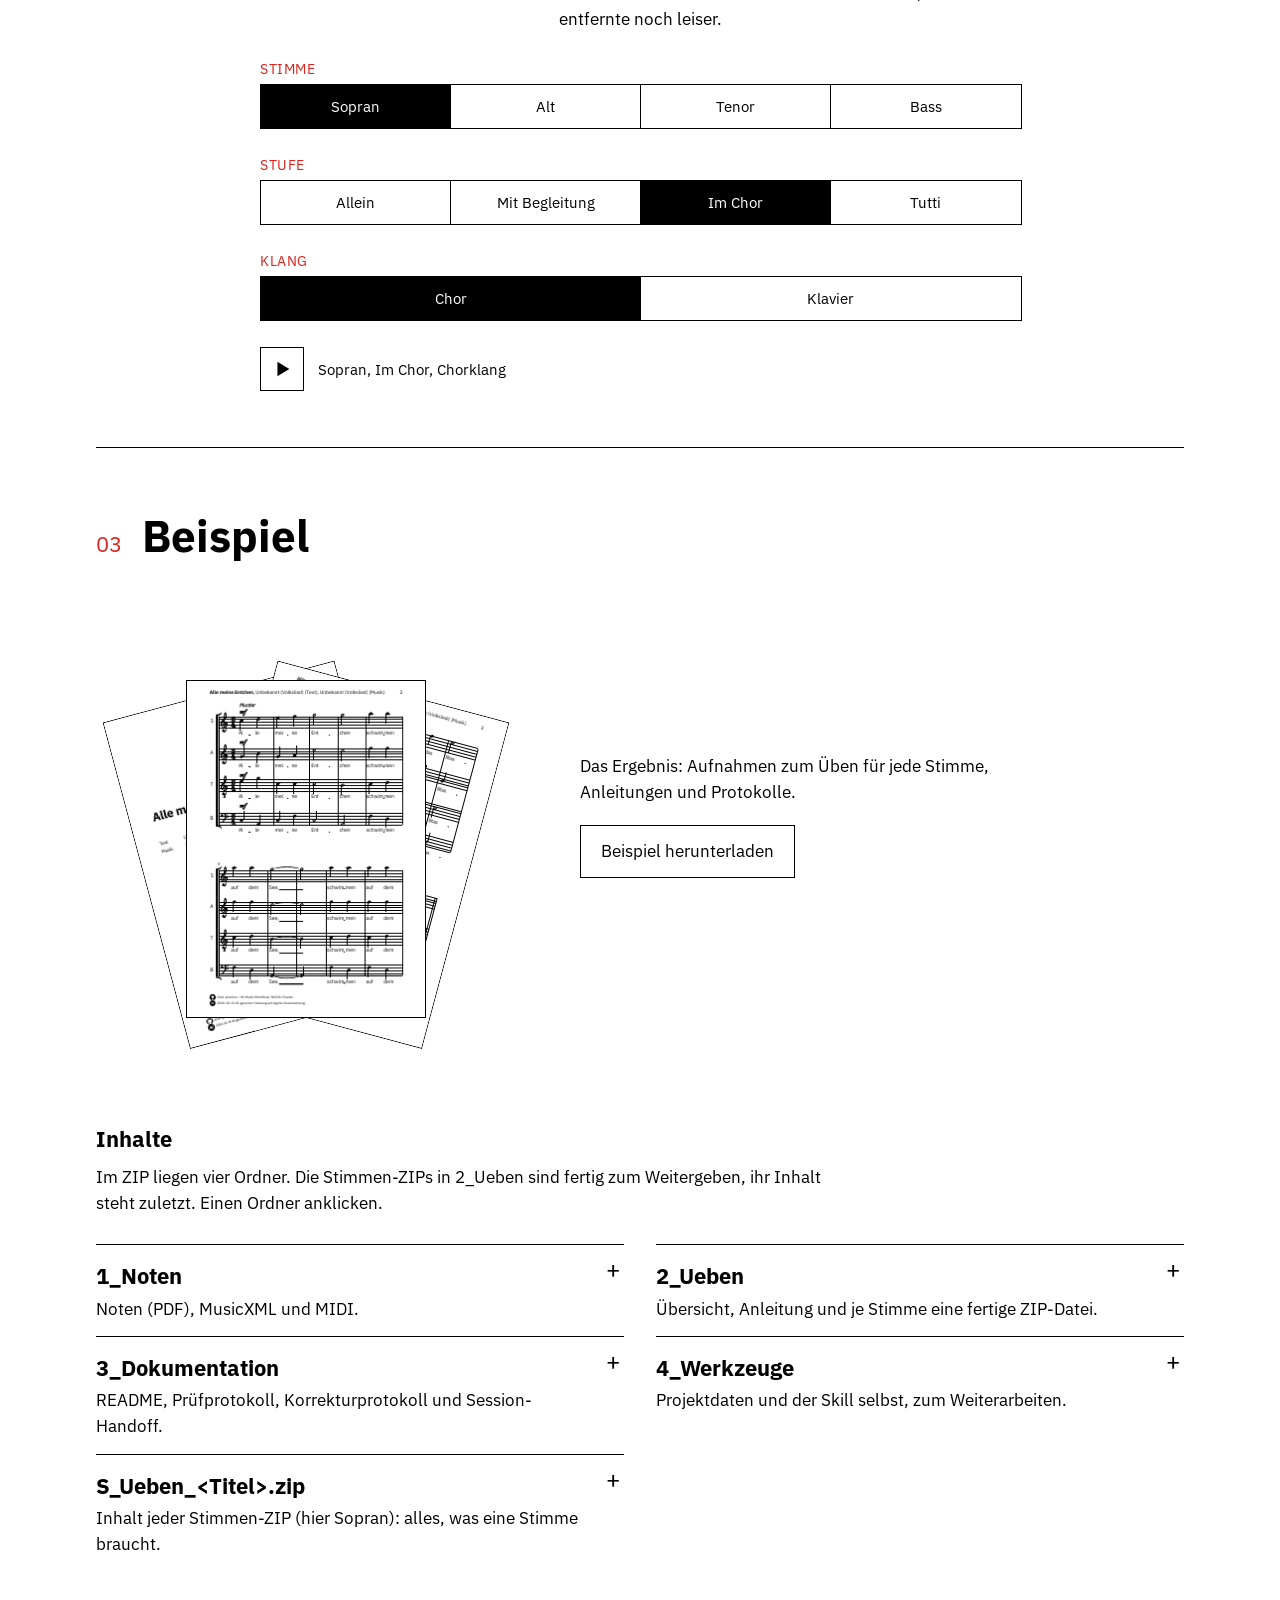
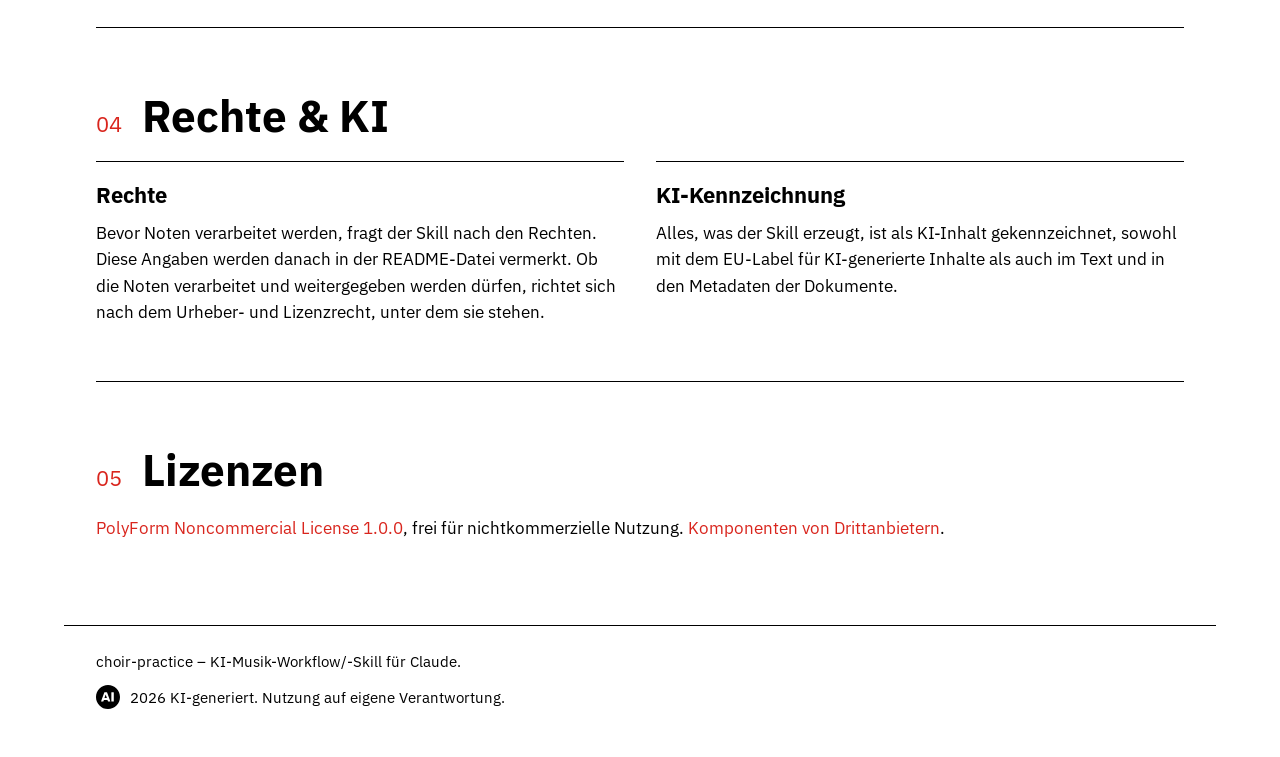
==== commit 344805e9: "Footer: GitHub-Link entfernen, Seitenadresse auf pages.dev umstellen" ====
--- a/docs/index.html
+++ b/docs/index.html
@@ -6,18 +6,18 @@
 <title>choir-practice Skill – Deine Chorstimme. Deine Noten. Überall lesen, hören und singen.</title>
 <meta name="description" content="Dokumentation eines agentischen KI-Musik-Workflows und -Skills entwickelt für und mit Claude Code als privates Code-Experiment. Es ist nur ein „Proof of Concept“. Aus Chornoten entsteht ein „KI-geprüftes“ ZIP, in dem sich für jede Stimme 10 Aufnahmen zum Üben befinden.">
 <meta name="color-scheme" content="light dark">
-<link rel="canonical" href="https://vbth.github.io/choir-practice/">
-<link rel="alternate" hreflang="de" href="https://vbth.github.io/choir-practice/">
-<link rel="alternate" hreflang="en" href="https://vbth.github.io/choir-practice/en/">
-<link rel="alternate" hreflang="x-default" href="https://vbth.github.io/choir-practice/">
+<link rel="canonical" href="https://choir-practice-skill.pages.dev/">
+<link rel="alternate" hreflang="de" href="https://choir-practice-skill.pages.dev/">
+<link rel="alternate" hreflang="en" href="https://choir-practice-skill.pages.dev/en/">
+<link rel="alternate" hreflang="x-default" href="https://choir-practice-skill.pages.dev/">
 <meta property="og:type" content="website">
 <meta property="og:site_name" content="choir-practice Skill">
 <meta property="og:title" content="choir-practice Skill – Deine Chorstimme. Deine Noten. Überall lesen, hören und singen.">
 <meta property="og:description" content="Dokumentation eines agentischen KI-Musik-Workflows und -Skills entwickelt für und mit Claude Code als privates Code-Experiment. Es ist nur ein „Proof of Concept“. Aus Chornoten entsteht ein „KI-geprüftes“ ZIP, in dem sich für jede Stimme 10 Aufnahmen zum Üben befinden.">
-<meta property="og:url" content="https://vbth.github.io/choir-practice/">
+<meta property="og:url" content="https://choir-practice-skill.pages.dev/">
 <meta property="og:locale" content="de_DE">
 <meta property="og:locale:alternate" content="en_US">
-<meta property="og:image" content="https://vbth.github.io/choir-practice/img/og.png?v=9e550c98">
+<meta property="og:image" content="https://choir-practice-skill.pages.dev/img/og.png?v=9e550c98">
 <meta property="og:image:type" content="image/png">
 <meta property="og:image:width" content="2400">
 <meta property="og:image:height" content="1260">
@@ -25,7 +25,7 @@
 <meta name="twitter:card" content="summary_large_image">
 <meta name="twitter:title" content="choir-practice Skill – Deine Chorstimme. Deine Noten. Überall lesen, hören und singen.">
 <meta name="twitter:description" content="Dokumentation eines agentischen KI-Musik-Workflows und -Skills entwickelt für und mit Claude Code als privates Code-Experiment. Es ist nur ein „Proof of Concept“. Aus Chornoten entsteht ein „KI-geprüftes“ ZIP, in dem sich für jede Stimme 10 Aufnahmen zum Üben befinden.">
-<meta name="twitter:image" content="https://vbth.github.io/choir-practice/img/og.png?v=9e550c98">
+<meta name="twitter:image" content="https://choir-practice-skill.pages.dev/img/og.png?v=9e550c98">
 <meta name="twitter:image:alt" content="Ein Mann mit Kopfhörern steht in einer alten Badewanne und singt vom Notenblatt, neben ihm schwimmt eine Quietscheente, rote Noten schweben im Raum">
 <link rel="icon" href="img/favicon.svg?v=3c3022a9" type="image/svg+xml">
 <link rel="icon" href="favicon.ico" sizes="32x32">
@@ -41,14 +41,14 @@
  "@type": "SoftwareApplication",
  "name": "choir-practice Skill",
  "description": "Dokumentation eines agentischen KI-Musik-Workflows und -Skills entwickelt für und mit Claude Code als privates Code-Experiment. Es ist nur ein „Proof of Concept“. Aus Chornoten entsteht ein „KI-geprüftes“ ZIP, in dem sich für jede Stimme 10 Aufnahmen zum Üben befinden.",
- "url": "https://vbth.github.io/choir-practice/",
+ "url": "https://choir-practice-skill.pages.dev/",
  "inLanguage": "de",
  "softwareVersion": "1.0.0",
  "applicationCategory": "MultimediaApplication",
  "operatingSystem": "Claude (skill)",
  "image": {
   "@type": "ImageObject",
-  "url": "https://vbth.github.io/choir-practice/img/og.png?v=9e550c98",
+  "url": "https://choir-practice-skill.pages.dev/img/og.png?v=9e550c98",
   "width": 2400,
   "height": 1260,
   "caption": "Ein Mann mit Kopfhörern steht in einer alten Badewanne und singt vom Notenblatt, neben ihm schwimmt eine Quietscheente, rote Noten schweben im Raum"
@@ -71,7 +71,7 @@
 <body>
 <a class="skip" href="#start">Zum Inhalt</a>
 <header class="bar">
- <a class="brand" href="https://vbth.github.io/choir-practice/" aria-label="choir-practice Skill" target="_blank" rel="noopener noreferrer"><img src="img/logo.png?v=58f0d7f7" alt="" width="46" height="46"><span class="bt"><span class="bn">choir-practice</span> Skill</span></a>
+ <a class="brand" href="https://choir-practice-skill.pages.dev/" aria-label="choir-practice Skill" target="_blank" rel="noopener noreferrer"><img src="img/logo.png?v=58f0d7f7" alt="" width="46" height="46"><span class="bt"><span class="bn">choir-practice</span> Skill</span></a>
  <button class="theme" type="button" aria-label="Zum dunklen Modus wechseln"><svg class="moon" viewBox="0 0 24 24" aria-hidden="true" focusable="false"><path d="M20 14.6A8.6 8.6 0 0 1 9.4 4 8.6 8.6 0 1 0 20 14.6z"/></svg><svg class="sun" viewBox="0 0 24 24" aria-hidden="true" focusable="false"><circle cx="12" cy="12" r="4"/><path d="M12 2.5v2.5M12 19v2.5M2.5 12H5M19 12h2.5M5.3 5.3l1.8 1.8M16.9 16.9l1.8 1.8M5.3 18.7l1.8-1.8M16.9 7.1l1.8-1.8"/></svg></button>
  <a class="lang" href="en/" hreflang="en" lang="en">EN</a>
  <button class="burger" type="button" aria-expanded="false" aria-controls="nav">Menü</button>
@@ -137,7 +137,7 @@
  <p class="intro wide"><a href="https://github.com/vbth/choir-practice/blob/main/LICENSE.md" target="_blank" rel="noopener noreferrer">PolyForm Noncommercial License 1.0.0</a>, frei für nichtkommerzielle Nutzung. <a href="https://github.com/vbth/choir-practice/blob/main/choir-practice/THIRD_PARTY_NOTICES.md" target="_blank" rel="noopener noreferrer">Komponenten von&nbsp;Drittanbietern</a>.</p>
 </section>
 </main>
-<footer><p class="fnote"><a class="fl" href="https://github.com/vbth/choir-practice" aria-label="GitHub-Repository vbth/choir-practice" target="_blank" rel="noopener noreferrer"><svg class="ghi" viewBox="0 0 16 16" width="22" height="22" aria-hidden="true" focusable="false"><path fill="currentColor" d="M8 0C3.58 0 0 3.58 0 8c0 3.54 2.29 6.53 5.47 7.59.4.07.55-.17.55-.38 0-.19-.01-.82-.01-1.49-2.01.37-2.53-.49-2.69-.94-.09-.23-.48-.94-.82-1.13-.28-.15-.68-.52-.01-.53.63-.01 1.08.58 1.23.82.72 1.21 1.87.87 2.33.66.07-.52.28-.87.51-1.07-1.78-.2-3.64-.89-3.64-3.95 0-.87.31-1.59.82-2.15-.08-.2-.36-1.02.08-2.12 0 0 .67-.21 2.2.82.64-.18 1.32-.27 2-.27.68 0 1.36.09 2 .27 1.53-1.04 2.2-.82 2.2-.82.44 1.1.16 1.92.08 2.12.51.56.82 1.27.82 2.15 0 3.07-1.87 3.75-3.65 3.95.29.25.54.73.54 1.48 0 1.07-.01 1.93-.01 2.2 0 .21.15.46.55.38A8.013 8.013 0 0016 8c0-4.42-3.58-8-8-8z"/></svg></a><span>choir-practice – KI-Musik-Workflow/-&#8288;Skill für&nbsp;Claude.</span></p><p class="fnote"><a class="fl" href="https://vbth.github.io/choir-practice/" aria-label="Startseite" target="_blank" rel="noopener noreferrer"><svg xmlns="http://www.w3.org/2000/svg" viewBox="89.29 100.72 365.48 365.48" role="img" class="ailabel" focusable="false"><title>AI</title><path fill="#000" fill-rule="evenodd" d="M272.03,100.72c100.92,0,182.74,81.82,182.74,182.75s-81.82,182.74-182.74,182.74-182.75-81.82-182.75-182.74,81.82-182.75,182.75-182.75"/>
+<footer><p class="fnote"><span>choir-practice – KI-Musik-Workflow/-&#8288;Skill&nbsp;für&nbsp;Claude.</span></p><p class="fnote"><a class="fl" href="https://choir-practice-skill.pages.dev/" aria-label="Startseite" target="_blank" rel="noopener noreferrer"><svg xmlns="http://www.w3.org/2000/svg" viewBox="89.29 100.72 365.48 365.48" role="img" class="ailabel" focusable="false"><title>AI</title><path fill="#000" fill-rule="evenodd" d="M272.03,100.72c100.92,0,182.74,81.82,182.74,182.75s-81.82,182.74-182.74,182.74-182.75-81.82-182.75-182.74,81.82-182.75,182.75-182.75"/>
   <g>
     <path fill="#fff" d="M170.79,353.74c-1.08,0-2.05-.43-2.92-1.31-.88-.87-1.31-1.84-1.31-2.92,0-.67.07-1.27.2-1.81l47.34-129.32c.4-1.48,1.24-2.79,2.52-3.93,1.27-1.14,3.05-1.71,5.34-1.71h29.81c2.28,0,4.06.57,5.34,1.71,1.27,1.14,2.11,2.45,2.52,3.93l47.14,129.32c.27.54.4,1.14.4,1.81,0,1.08-.44,2.05-1.31,2.92s-1.91,1.31-3.12,1.31h-24.78c-2.01,0-3.52-.5-4.53-1.51-1.01-1.01-1.65-1.91-1.91-2.72l-7.86-20.55h-53.78l-7.65,20.55c-.27.81-.88,1.71-1.81,2.72-.94,1.01-2.55,1.51-4.83,1.51h-24.78ZM218.13,299.96h37.47l-18.93-53.18-18.53,53.18Z"/>
     <path fill="#fff" d="M328.11,353.74c-1.48,0-2.69-.47-3.63-1.41-.94-.94-1.41-2.15-1.41-3.63v-130.93c0-1.48.47-2.68,1.41-3.63s2.15-1.41,3.63-1.41h26.99c1.48,0,2.68.47,3.63,1.41.94.94,1.41,2.15,1.41,3.63v130.93c0,1.48-.47,2.69-1.41,3.63-.94.94-2.15,1.41-3.63,1.41h-26.99Z"/>
